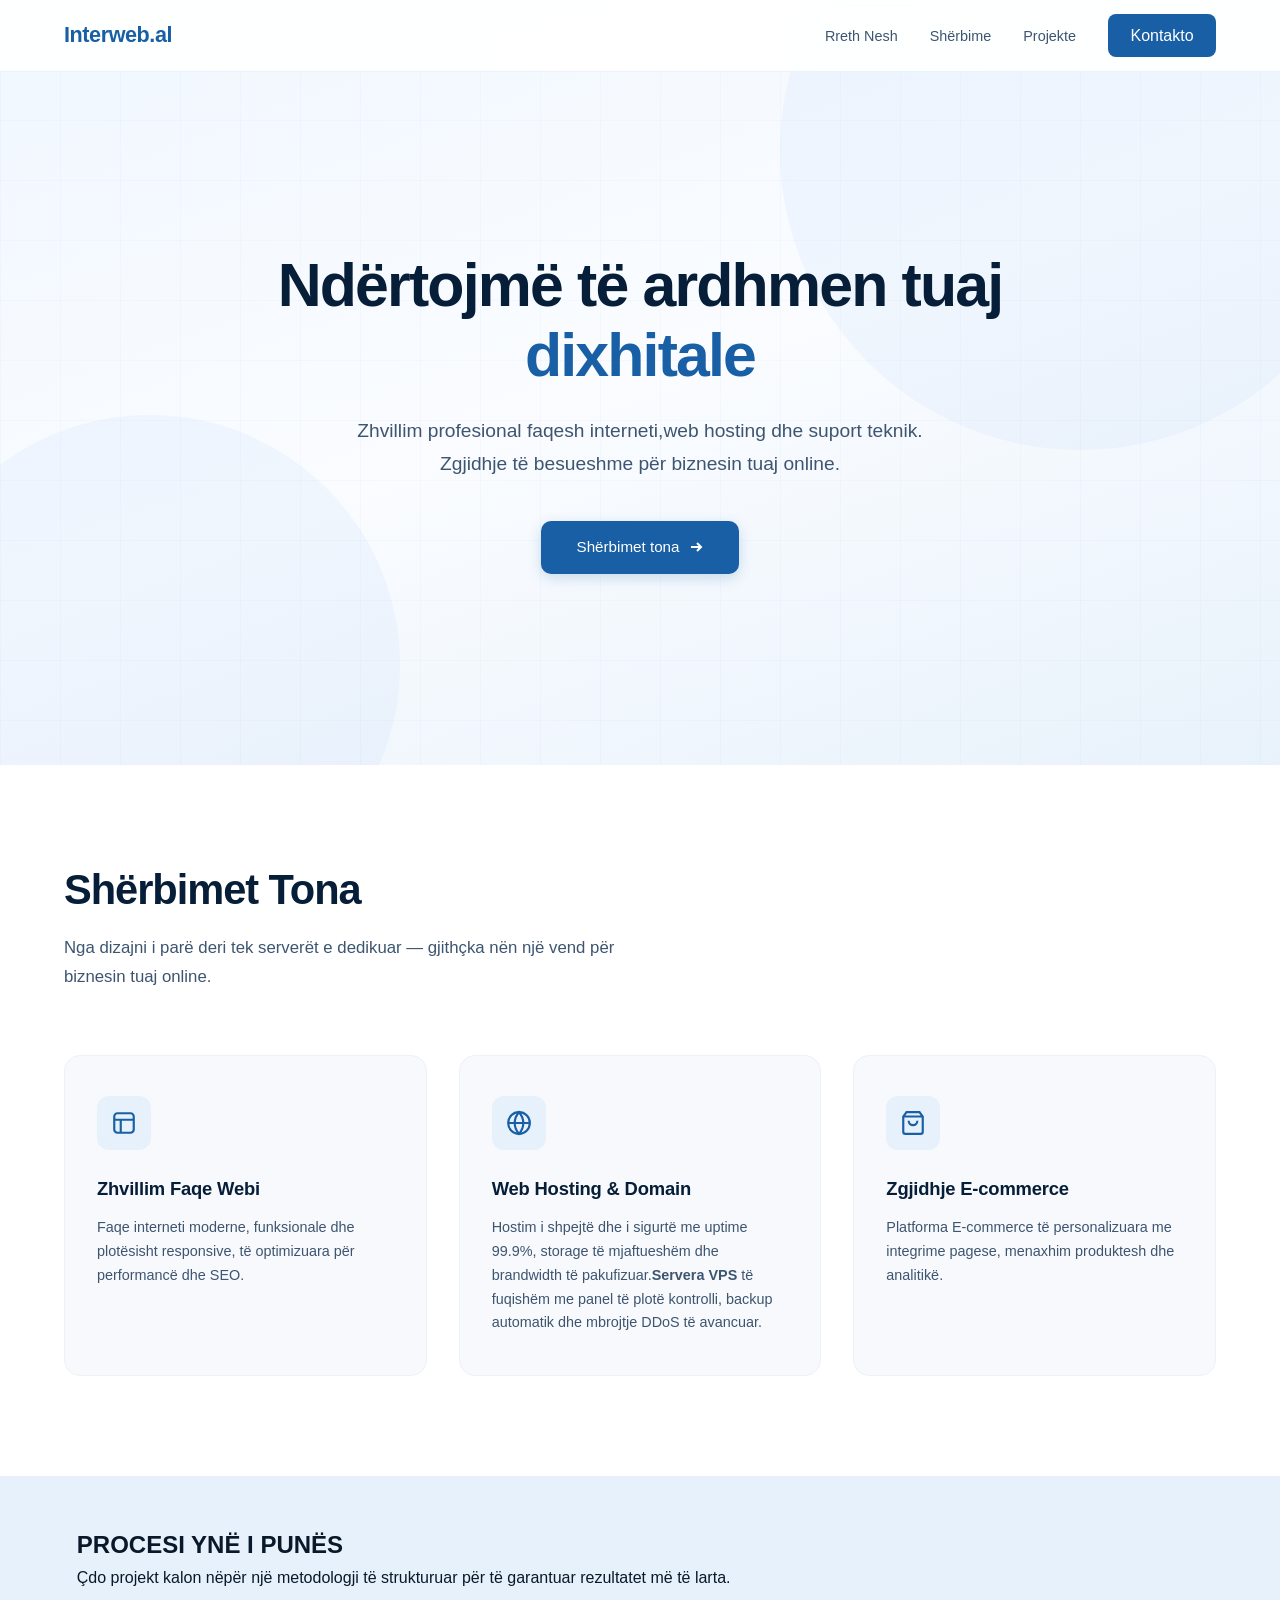
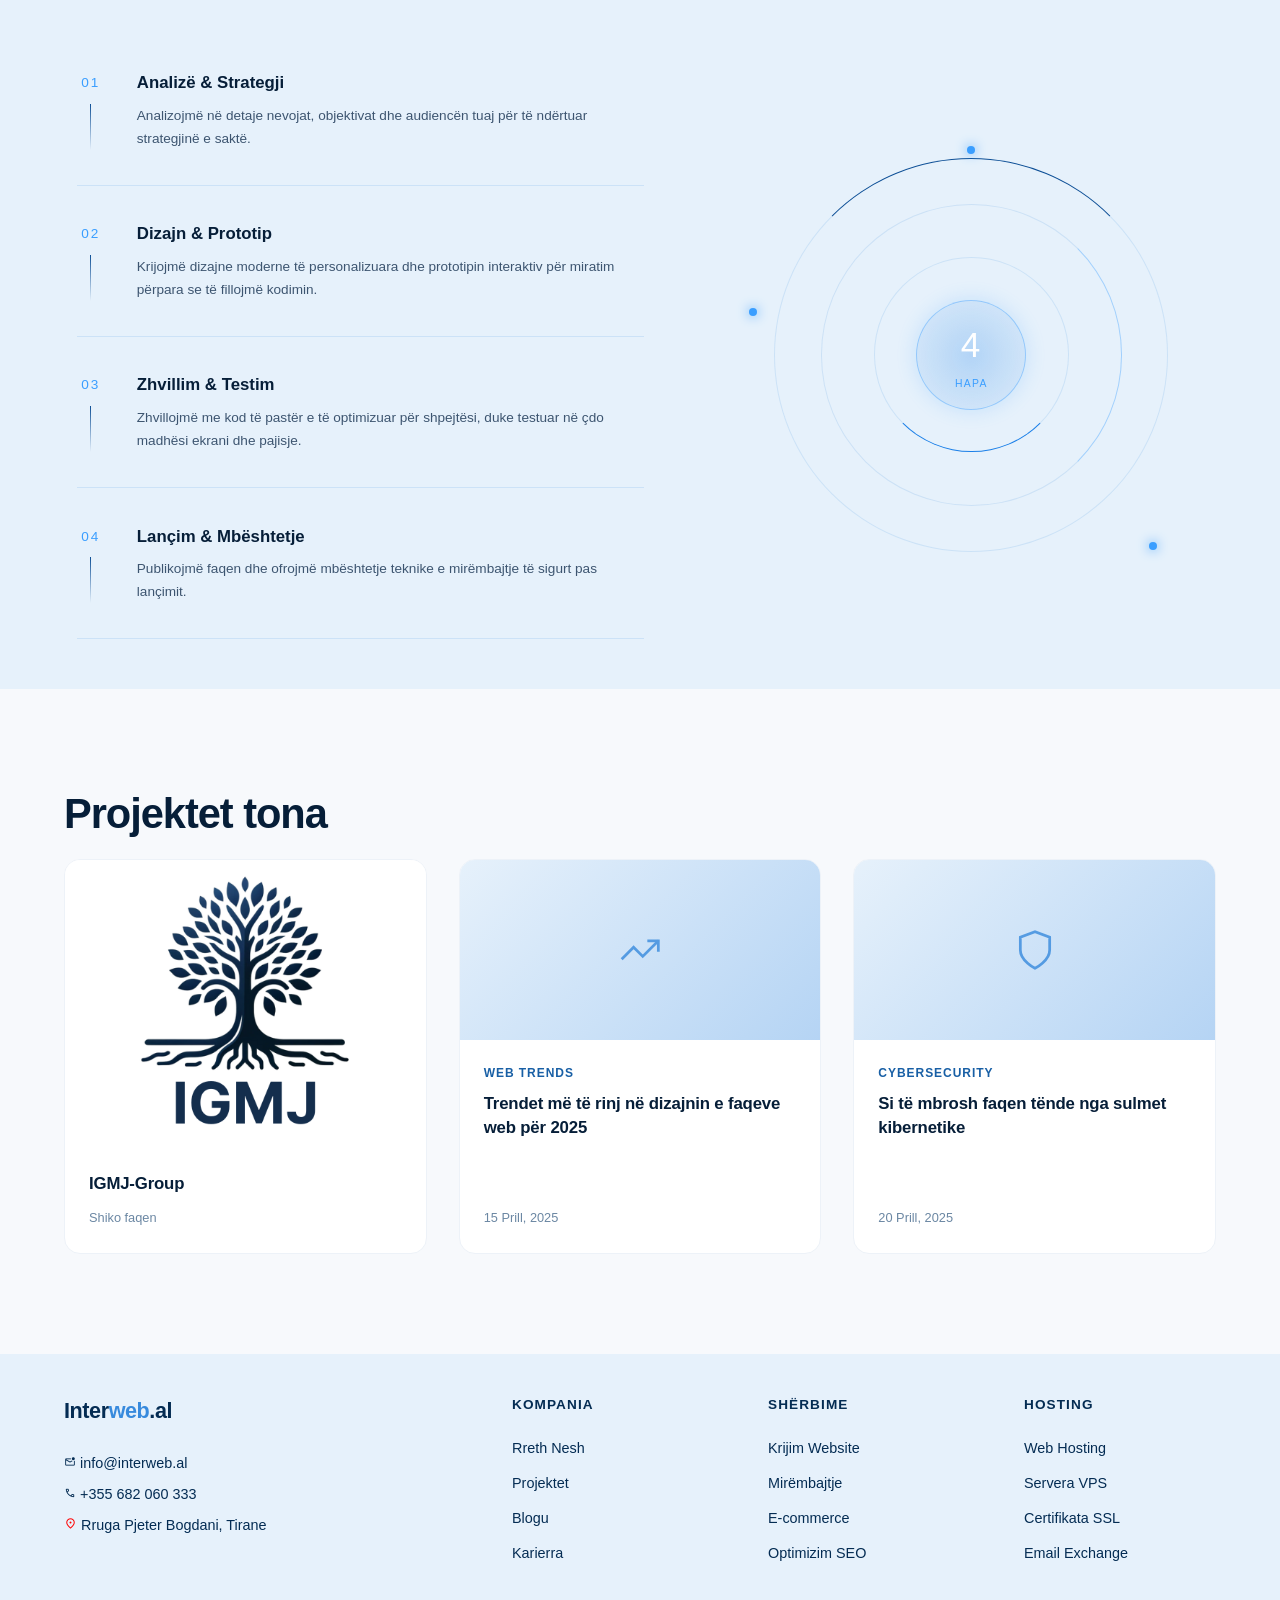
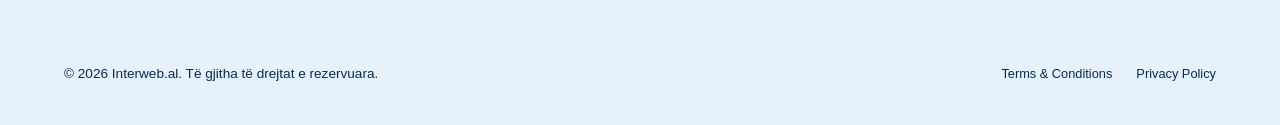
==== index.html @ 0076ec3b "cmm" ====
<!DOCTYPE html>
<html lang="en">
<head>
    <meta charset="UTF-8">
    <meta name="viewport" content="width=device-width, initial-scale=1.0">
    <link rel="stylesheet" href="style.css">
    <link rel="stylesheet" href="https://fonts.googleapis.com/css2?family=Material+Symbols+Outlined" />
</head>
  <body>
    
    <nav id="navbar">
      <div
        class="container"
        style="
          display: flex;
          justify-content: space-between;
          align-items: center;
        "
      >
        <a href="#" class="nav-logo">Interweb.al</a>

        <button class="burger-btn" id="burgerBtn" aria-label="Menu">
          <span></span>
          <span></span>
          <span></span>
        </button>

        <div class="nav-menu-wrapper" id="navMenu">
          <ul class="nav-links">
            <li><a href="#sherbime">Rreth Nesh</a></li>
            <li><a href="#misioni">Shërbime</a></li>
            <li><a href="#blogu">Projekte</a></li>
          </ul>
          <a href="#kontakto" class="nav-cta">Kontakto</a>
        </div>
      </div>
    </nav>

    
    <section class="hero">
      <div class="hero-bg-circle c1"></div>
      <div class="hero-bg-circle c2"></div>
      <div class="hero-grid-lines"></div>

      <div class="hero-content">
        <h1>Ndërtojmë të ardhmen tuaj <em>dixhitale</em></h1>
        <p>
          Zhvillim profesional faqesh interneti,web hosting dhe suport teknik.
          Zgjidhje të besueshme për biznesin tuaj online.
        </p>
        <div class="hero-actions">
          <a href="#sherbime" class="btn-primary">
            Shërbimet tona
            <svg
              viewBox="0 0 16 16"
              fill="none"
              stroke="currentColor"
              stroke-width="2"
            >
              <path d="M3 8h10M9 4l4 4-4 4" />
            </svg>
          </a>
        </div>
      </div>
    </section>
    <section class="section" id="sherbime">
      <div class="container">
        <h2 class="section-title">Shërbimet Tona</h2>
        <p class="section-sub">
          Nga dizajni i parë deri tek serverët e dedikuar — gjithçka nën një
          vend për biznesin tuaj online.
        </p>

        <div class="services-grid">
          <div class="service-card">
            <div class="service-icon">
              <svg
                viewBox="0 0 24 24"
                fill="none"
                stroke="currentColor"
                stroke-width="2"
              >
                <rect x="3" y="3" width="18" height="18" rx="3" />
                <path d="M3 9h18M9 21V9" />
              </svg>
            </div>
            <h3>Zhvillim Faqe Webi</h3>
            <p>
              Faqe interneti moderne, funksionale dhe plotësisht responsive, të
              optimizuara për performancë dhe SEO.
            </p>
          </div>

          <div class="service-card">
            <div class="service-icon">
              <svg
                viewBox="0 0 24 24"
                fill="none"
                stroke="currentColor"
                stroke-width="2"
              >
                <circle cx="12" cy="12" r="10" />
                <path
                  d="M2 12h20M12 2a15.3 15.3 0 0 1 4 10 15.3 15.3 0 0 1-4 10 15.3 15.3 0 0 1-4-10 15.3 15.3 0 0 1 4-10z"
                />
              </svg>
            </div>
            <h3>Web Hosting & Domain</h3>
            <p>
              Hostim i shpejtë dhe i sigurtë me uptime 99.9%, storage të
              mjaftueshëm dhe brandwidth të pakufizuar.<strong>Servera VPS</strong> të fuqishëm me panel të plotë kontrolli, backup automatik
              dhe mbrojtje DDoS të avancuar.
            </p>
          </div>

          <div class="service-card">
            <div class="service-icon">
              <svg
                viewBox="0 0 24 24"
                fill="none"
                stroke="currentColor"
                stroke-width="2"
              >
                <path
                  d="M6 2L3 6v14a2 2 0 002 2h14a2 2 0 002-2V6l-3-4zM3 6h18M16 10a4 4 0 01-8 0"
                />
              </svg>
            </div>
            <h3>Zgjidhje E-commerce</h3>
            <p>
              Platforma E-commerce të personalizuara me integrime pagese,
              menaxhim produktesh dhe analitikë.
            </p>
          </div>

        </div>
      </div>
    </section>

    <section class="process" id="procesi">
      <div class="section-head reveal">
        <div style="position: relative">
          <h2 class="section-tag">PROCESI YNË I PUNËS</h2>
        </div>
        <p class="section-desc">
          Çdo projekt kalon nëpër një metodologji të strukturuar për të
          garantuar rezultatet më të larta.
        </p>
      </div>

      <div class="process-grid">
        <div class="process-steps">
          <div class="pstep reveal reveal-d1">
            <div class="pstep-left">
              <div class="pstep-num">01</div>
              <div class="pstep-line"></div>
            </div>
            <div>
              <h4>Analizë & Strategji</h4>
              <p>
                Analizojmë në detaje nevojat, objektivat dhe audiencën tuaj për
                të ndërtuar strategjinë e saktë.
              </p>
            </div>
          </div>
          <div class="pstep reveal reveal-d2">
            <div class="pstep-left">
              <div class="pstep-num">02</div>
              <div class="pstep-line"></div>
            </div>
            <div>
              <h4>Dizajn & Prototip</h4>
              <p>
                Krijojmë dizajne moderne të personalizuara dhe prototipin
                interaktiv për miratim përpara se të fillojmë kodimin.
              </p>
            </div>
          </div>
          <div class="pstep reveal reveal-d3">
            <div class="pstep-left">
              <div class="pstep-num">03</div>
              <div class="pstep-line"></div>
            </div>
            <div>
              <h4>Zhvillim & Testim</h4>
              <p>
                Zhvillojmë me kod të pastër e të optimizuar për shpejtësi, duke
                testuar në çdo madhësi ekrani dhe pajisje.
              </p>
            </div>
          </div>
          <div class="pstep reveal reveal-d4">
            <div class="pstep-left">
              <div class="pstep-num">04</div>
              <div class="pstep-line"></div>
            </div>
            <div>
              <h4>Lançim & Mbështetje</h4>
              <p>
                Publikojmë faqen dhe ofrojmë mbështetje teknike e
                mirëmbajtje të sigurt pas lançimit.
              </p>
            </div>
          </div>
        </div>

        <div class="process-visual reveal reveal-d2">
          <div class="pv-ring"></div>
          <div class="pv-ring"></div>
          <div class="pv-ring"></div>
          <div class="pv-center">
            <div class="pv-center-n">4</div>
            <div class="pv-center-lbl">Hapa</div>
          </div>
          <div class="pv-dot"></div>
          <div class="pv-dot"></div>
          <div class="pv-dot"></div>
        </div>
      </div>
    </section>

    <section class="blog-section" id="blogu">
      <div class="container">
        
        <h2 class="section-title">Projektet tona</h2>

        <div class="blog-grid">
          <a
            href="#"
            class="blog-card"
          >
            <img src="IGMJ-Logo.png" 
            alt="Logo" width="100%" height="100%" style="border-radius: 8px;">
            <div class="blog-body">
              <h3>IGMJ-Group</h3>
              <div class="blog-date" href="https://igmj-group.com/">Shiko faqen</div>
            </div>
          </a>
          <a
            href="#"
            class="blog-card"
          >
            <div class="blog-thumb">
              <svg
                viewBox="0 0 24 24"
                fill="none"
                stroke="currentColor"
                stroke-width="1.5"
              >
                <polyline points="22 7 13.5 15.5 8.5 10.5 2 17" />
                <polyline points="16 7 22 7 22 13" />
              </svg>
            </div>
            <div class="blog-body">
              <div class="blog-tag">Web Trends</div>
              <h3>Trendet më të rinj në dizajnin e faqeve web për 2025</h3>
              <div class="blog-date">15 Prill, 2025</div>
            </div>
          </a>
          <a
            href="#"
            class="blog-card"
          >
            <div class="blog-thumb">
              <svg
                viewBox="0 0 24 24"
                fill="none"
                stroke="currentColor"
                stroke-width="1.5"
              >
                <path d="M12 22s8-4 8-10V5l-8-3-8 3v7c0 6 8 10 8 10z" />
              </svg>
            </div>
            <div class="blog-body">
              <div class="blog-tag">Cybersecurity</div>
              <h3>Si të mbrosh faqen tënde nga sulmet kibernetike</h3>
              <div class="blog-date">20 Prill, 2025</div>
            </div>
          </a>
        </div>
      </div>
    </section>

    <footer>
      <div class="container">
        <div class="footer-grid">
          <div class="footer-brand">
            <a href="#" class="nav-logo"
              >Inter<span style="color: var(--blue-400)">web</span>.al</a
            >
            <div class="footer-contact" style="margin-top: 1.5rem">
              <a href="mailto:info@interweb.al">
                <span class="material-symbols-outlined" style="font-size: 12px;">mark_email_unread</span> info@interweb.al</a>
              <a href="tel:+355682060333">
                <span class="material-symbols-outlined" style="font-size: 12px;">call</span> +355 682 060 333</a>
              <a href="#">
                <span class="material-symbols-outlined" style="font-size: 13px; color: red">location_on</span> Rruga Pjeter Bogdani, Tirane</a>
              
            </div>
          </div>
          <div class="footer-col">
            <h4>Kompania</h4>
            <ul>
              <li>
                <a href="#">Rreth Nesh</a>
              </li>
              <li>
                <a href="#">Projektet</a>
              </li>
              <li><a href="#">Blogu</a></li>
              <li>
                <a href="#">Karierra</a>
              </li>
            </ul>
          </div>
          <div class="footer-col">
            <h4>Shërbime</h4>
            <ul>
              <li>
                <a href="#"
                  >Krijim Website</a
                >
              </li>
              <li>
                <a
                  href="#"
                  >Mirëmbajtje</a
                >
              </li>
              <li>
                <a href="#"
                  >E-commerce</a
                >
              </li>
              <li>
                <a href="#"
                  >Optimizim SEO</a
                >
              </li>
            </ul>
          </div>
          <div class="footer-col">
            <h4>Hosting</h4>
            <ul>
              <li>
                <a href="#"
                  >Web Hosting</a
                >
              </li>
              <li>
                <a href="#">Servera VPS</a>
              </li>
              <li>
                <a href="#"
                  >Certifikata SSL</a
                >
              </li>
              <li>
                <a href="#"
                  >Email Exchange</a
                >
              </li>
            </ul>
          </div>
        </div>
        <div class="footer-bottom">
          <span>© 2026 Interweb.al. Të gjitha të drejtat e rezervuara.</span>
          <div style="display: flex; gap: 1.5rem">
            <a
              href="#"
              style="
                color: var(--blue-900);
                text-decoration: none;
                font-size: 0.8rem;
              "
              >Terms & Conditions</a
            >
            <a
              href="#"
              style="
                color: var(--blue-900);
                text-decoration: none;
                font-size: 0.8rem;
              "
              >Privacy Policy</a
            >
          </div>
        </div>
      </div>
    </footer>
      <script src="script.js"> </script>
    </body>
---- style.css ----
*,
      *::before,
      *::after {
        box-sizing: border-box;
        margin: 0;
        padding: 0;
      }

      :root {
        --blue-50: #e6f1fb;
        --blue-100: #b5d4f4;
        --blue-200: #85b7eb;
        --blue-400: #378add;
        --blue-600: #185fa5;
        --blue-800: #0c447c;
        --blue-900: #042c53;
        --navy: #061e38;
        --white: #ffffff;
        --gray-50: #f7f9fc;
        --gray-100: #edf2f8;
        --gray-200: #d0dce9;
        --gray-400: #7a92a8;
        --gray-600: #4a617a;
        --text-dark: #0a1929;
        --text-mid: #3d5570;
        --text-light: #6b87a3;
        --max-width: 1200px;
        --line: rgba(55, 138, 221, 0.15);
        --blue-bright: #3a9eff;
        --blue-dim: #0d4f96;
        --blue: #1a7fe8;
        --neon-glow: 0 0 20px rgba(58, 158, 255, 0.2);
        --txt-muted: var(--text-light); 
      }

      html {
        scroll-behavior: smooth;
      }

      body {
        font-family: "DM Sans", sans-serif;
        background: var(--white);
        color: var(--text-dark);
        line-height: 1.6;
        overflow-x: hidden;
      }

      .container {
        max-width: var(--max-width);
        margin: 0 auto;
        width: 100%;
      }

      
      nav {
        position: fixed;
        top: 0;
        left: 0;
        right: 0;
        z-index: 100;
        padding: 0 5%;
        height: 72px;
        display: flex;
        align-items: center;
        justify-content: space-between;
        background: rgba(255, 255, 255, 0.92);
        backdrop-filter: blur(16px);
        border-bottom: 1px solid rgba(55, 138, 221, 0.1);
        transition:
          box-shadow 0.3s,
          background 0.3s;
      }
      nav.scrolled {
        box-shadow: 0 4px 20px rgba(6, 30, 56, 0.08);
        background: var(--white);
      }

      .nav-logo {
        font-family: "Sora", sans-serif;
        font-size: 1.35rem;
        font-weight: 700;
        color: #185fa5;
        letter-spacing: -0.02em;
        text-decoration: none;
      }
      .nav-logo span {
        color: var(--blue-400);
      }

      .nav-menu-wrapper {
        display: flex;
        align-items: center;
        gap: 2rem;
      }

      .nav-links {
        display: flex;
        align-items: center;
        gap: 2rem;
        list-style: none;
      }
      .nav-links a {
        font-size: 0.9rem;
        font-weight: 500;
        color: var(--text-mid);
        text-decoration: none;
        transition: color 0.2s;
      }
      .nav-links a:hover {
        color: var(--blue-600);
      }

      .nav-cta {
        background: var(--blue-600);
        color: var(--white) !important;
        padding: 0.55rem 1.4rem;
        border-radius: 8px;
        font-weight: 500 !important;
        transition:
          background 0.2s,
          transform 0.15s !important;
        text-decoration: none;
      }
      .nav-cta:hover {
        background: var(--blue-800) !important;
        transform: translateY(-1px);
      }

      
      .burger-btn {
        display: none;
        background: none;
        border: none;
        cursor: pointer;
        padding: 0.5rem;
        z-index: 110;
      }
      .burger-btn span {
        display: block;
        width: 24px;
        height: 2px;
        background-color: var(--navy);
        margin: 5px 0;
        transition: 0.3s;
      }

      
      .hero {
        min-height: 85vh;
        display: flex;
        align-items: center;
        justify-content: center;
        padding: 140px 5% 80px;
        position: relative;
        overflow: hidden;
        background: linear-gradient(
          160deg,
          #f0f7ff 0%,
          #fafcff 50%,
          #e8f2fb 100%
        );
        text-align: center;
      }

      .hero-bg-circle {
        position: absolute;
        border-radius: 50%;
        opacity: 0.05;
        background: var(--blue-400);
        pointer-events: none;
      }
      .hero-bg-circle.c1 {
        width: 600px;
        height: 600px;
        top: -150px;
        right: -100px;
      }
      .hero-bg-circle.c2 {
        width: 500px;
        height: 500px;
        bottom: -150px;
        left: -100px;
      }

      .hero-grid-lines {
        position: absolute;
        inset: 0;
        background-image:
          linear-gradient(rgba(55, 138, 221, 0.03) 1px, transparent 1px),
          linear-gradient(90deg, rgba(55, 138, 221, 0.03) 1px, transparent 1px);
        background-size: 60px 60px;
        pointer-events: none;
      }

      .hero-content {
        max-width: 800px;
        margin: 0 auto;
        position: relative;
        z-index: 2;
        animation: fadeUp 0.9s cubic-bezier(0.22, 1, 0.36, 1) both;
      }

      @keyframes fadeUp {
        from {
          opacity: 0;
          transform: translateY(24px);
        }
        to {
          opacity: 1;
          transform: translateY(0);
        }
      }

      .hero h1 {
        font-family: "Sora", sans-serif;
        font-size: clamp(2.4rem, 6vw, 3.8rem);
        font-weight: 700;
        line-height: 1.15;
        color: var(--navy);
        letter-spacing: -0.03em;
        margin-bottom: 1.5rem;
      }
      .hero h1 em {
        font-style: normal;
        color: var(--blue-600);
        position: relative;
        display: inline-block;
      }

      .hero p {
        font-size: 1.2rem;
        color: var(--text-mid);
        max-width: 620px;
        margin: 0 auto 2.5rem;
        line-height: 1.7;
        font-weight: 300;
      }

      .hero-actions {
        display: flex;
        gap: 1rem;
        justify-content: center;
        flex-wrap: wrap;
      }

      .btn-primary {
        background: var(--blue-600);
        color: var(--white);
        padding: 0.9rem 2.2rem;
        border-radius: 10px;
        font-size: 0.95rem;
        font-weight: 500;
        text-decoration: none;
        transition:
          background 0.2s,
          transform 0.15s,
          box-shadow 0.2s;
        display: inline-flex;
        align-items: center;
        gap: 0.5rem;
        box-shadow: 0 4px 14px rgba(24, 95, 165, 0.2);
      }
      .btn-primary:hover {
        background: var(--blue-800);
        transform: translateY(-2px);
        box-shadow: 0 6px 20px rgba(24, 95, 165, 0.3);
      }
      .btn-primary svg {
        width: 16px;
        height: 16px;
      }

      .btn-outline {
        background: transparent;
        color: var(--blue-600);
        padding: 0.9rem 2.2rem;
        border-radius: 10px;
        font-size: 0.95rem;
        font-weight: 500;
        text-decoration: none;
        border: 1.5px solid var(--blue-200);
        transition:
          border-color 0.2s,
          background 0.2s,
          transform 0.15s;
        display: inline-flex;
        align-items: center;
        gap: 0.5rem;
      }
      .btn-outline:hover {
        border-color: var(--blue-400);
        background: var(--blue-50);
        transform: translateY(-2px);
      }

      
      .section {
        padding: 100px 5%;
      }
      .section-label {
        font-size: 0.8rem;
        font-weight: 600;
        color: var(--blue-600);
        letter-spacing: 0.12em;
        text-transform: uppercase;
        margin-bottom: 0.7rem;
        display: block;
      }
      .section-title {
        font-family: "Sora", sans-serif;
        font-size: clamp(2rem, 4vw, 2.6rem);
        font-weight: 700;
        color: var(--navy);
        letter-spacing: -0.025em;
        margin-bottom: 1.2rem;
        line-height: 1.2;
      }
      .section-sub {
        color: var(--text-mid);
        max-width: 600px;
        font-size: 1.05rem;
        line-height: 1.7;
        margin-bottom: 4rem;
      }

      
      .services-grid {
        display: grid;
        grid-template-columns: repeat(3, 1fr);
        gap: 2rem;
      }

      .service-card {
        background: var(--gray-50);
        border: 1px solid var(--gray-100);
        border-radius: 16px;
        padding: 2.5rem 2rem;
        transition:
          border-color 0.25s,
          transform 0.25s,
          box-shadow 0.25s;
        cursor: default;
        display: flex;
        flex-direction: column;
      }
      .service-card:hover {
        border-color: var(--blue-200);
        transform: translateY(-5px);
        box-shadow: 0 16px 32px rgba(24, 95, 165, 0.08);
        background: var(--white);
      }

      .service-icon {
        width: 54px;
        height: 54px;
        border-radius: 12px;
        background: var(--blue-50);
        display: flex;
        align-items: center;
        justify-content: center;
        margin-bottom: 1.5rem;
        transition:
          background 0.25s,
          transform 0.25s;
      }
      .service-card:hover .service-icon {
        background: var(--blue-100);
        transform: scale(1.05);
      }
      .service-icon svg {
        width: 26px;
        height: 26px;
        color: var(--blue-600);
      }

      .service-card h3 {
        font-family: "Sora", sans-serif;
        font-size: 1.15rem;
        font-weight: 600;
        color: var(--navy);
        margin-bottom: 0.8rem;
        letter-spacing: -0.01em;
      }
      .service-card p {
        font-size: 0.9rem;
        color: var(--text-mid);
        line-height: 1.65;
      }

      
      .process {
        padding: 50px 6%;
        background:var(--blue-50);
      }
      .process-grid {
        display: grid;
        grid-template-columns: 1.1fr 0.9fr;
        gap: 6rem;
        align-items: center;
        margin-top: 5rem;
      }
      .process-steps {
        display: flex;
        flex-direction: column;
      }
      .pstep {
        display: flex;
        gap: 2rem;
        padding: 2.2rem 0;
        border-bottom: 1px solid var(--line);
        transition: background 0.2s;
        position: relative;
      }
      .pstep:first-child {
        padding-top: 0;
      }
      .pstep-left {
        display: flex;
        flex-direction: column;
        align-items: center;
      }
      .pstep-num {
        font-family: "Bebas Neue", sans-serif;
        font-size: 0.85rem;
        letter-spacing: 0.15em;
        color: var(--blue-bright);
        width: 28px;
        text-align: center;
        padding-top: 2px;
      }
      .pstep-line {
        width: 1px;
        flex: 1;
        min-height: 30px;
        background: linear-gradient(to bottom, var(--blue-dim), transparent);
        margin-top: 10px;
      }
      .pstep h4 {
        font-size: 1.05rem;
        font-weight: 600;
        color: var(--navy);
        margin-bottom: 0.5rem;
      }
      .pstep p {
        font-size: 0.85rem;
        color: var(--text-mid);
        line-height: 1.65;
      }

      .process-visual {
        position: relative;
        aspect-ratio: 1;
        display: flex;
        align-items: center;
        justify-content: center;
      }
      .pv-ring {
        position: absolute;
        border-radius: 50%;
        border: 1px solid var(--line);
        animation: ringRotate linear infinite;
      }
      .pv-ring:nth-child(1) {
        width: 85%;
        height: 85%;
        border-top-color: var(--blue-dim);
        animation-duration: 20s;
      }
      .pv-ring:nth-child(2) {
        width: 65%;
        height: 65%;
        border-right-color: rgba(58, 158, 255, 0.4);
        animation-duration: 14s;
        animation-direction: reverse;
      }
      .pv-ring:nth-child(3) {
        width: 42%;
        height: 42%;
        border-bottom-color: var(--blue);
        animation-duration: 9s;
      }
      @keyframes ringRotate {
        from {
          transform: rotate(0deg);
        }
        to {
          transform: rotate(360deg);
        }
      }
      .pv-center {
        width: 110px;
        height: 110px;
        border-radius: 50%;
        background: radial-gradient(
          circle,
          rgba(26, 127, 232, 0.25),
          rgba(26, 127, 232, 0.05)
        );
        border: 1px solid rgba(58, 158, 255, 0.4);
        display: flex;
        align-items: center;
        justify-content: center;
        flex-direction: column;
        gap: 2px;
        position: relative;
        z-index: 2;
        box-shadow: var(--neon-glow);
      }
      .pv-center-n {
        font-family: "Bebas Neue", sans-serif;
        font-size: 2.2rem;
        color: var(--white);
        letter-spacing: 0.05em;
      }
      .pv-center-lbl {
        font-size: 0.65rem;
        letter-spacing: 0.12em;
        text-transform: uppercase;
        color: var(--blue-bright);
      }
      .pv-dot {
        position: absolute;
        width: 8px;
        height: 8px;
        border-radius: 50%;
        background: var(--blue-bright);
        box-shadow: 0 0 12px var(--blue-bright);
      }
      .pv-dot:nth-child(5) {
        top: 5%;
        left: 50%;
        transform: translateX(-50%);
      }
      .pv-dot:nth-child(6) {
        bottom: 8%;
        right: 10%;
      }
      .pv-dot:nth-child(7) {
        left: 2%;
        top: 40%;
      }

      
      .reveal {
        opacity: 0;
        transform: translateY(30px);
        transition:
          opacity 0.8s cubic-bezier(0.22, 1, 0.36, 1),
          transform 0.8s cubic-bezier(0.22, 1, 0.36, 1);
      }
      .reveal.visible { opacity: 1; transform: translateY(0); }
      .reveal-d1 { transition-delay: 0.1s; }
      .reveal-d2 { transition-delay: 0.2s; }
      .reveal-d3 { transition-delay: 0.3s; }
      .reveal-d4 { transition-delay: 0.4s; }
 
      
      @media (max-width: 768px) {
        .process-grid {
          grid-template-columns: 1fr;
          gap: 4rem;
        }
        .process-visual {
          max-width: 400px;
          margin: 0 auto;
        }
      }
 
      @media (max-width: 600px) {
        .process { padding: 60px 5%; }
        .section-head {
          flex-direction: column;
          align-items: flex-start;
          gap: 1.2rem;
          margin-bottom: 3.5rem;
        }
        .section-desc {
          text-align: left;
          max-width: 100%;
          font-size: 0.85rem;
        }
      }
      
      .blog-section {
        padding: 100px 5%;
        background: var(--gray-50);
      }
      .blog-grid {
        display: grid;
        grid-template-columns: repeat(3, 1fr);
        gap: 2rem;
      }
      .blog-card {
        background: var(--white);
        border: 1px solid var(--gray-100);
        border-radius: 16px;
        overflow: hidden;
        transition:
          transform 0.25s,
          box-shadow 0.25s;
        text-decoration: none;
        display: flex;
        flex-direction: column;
      }
      .blog-card:hover {
        transform: translateY(-5px);
        box-shadow: 0 16px 36px rgba(6, 30, 56, 0.06);
      }
      .blog-thumb {
        height: 180px;
        background: linear-gradient(
          135deg,
          var(--blue-50) 0%,
          var(--blue-100) 100%
        );
        display: flex;
        align-items: center;
        justify-content: center;
      }
      .blog-thumb svg {
        width: 44px;
        height: 44px;
        color: var(--blue-400);
        opacity: 0.8;
      }
      .blog-body {
        padding: 1.5rem;
        display: flex;
        flex-direction: column;
        flex-grow: 1;
      }
      .blog-tag {
        font-size: 0.75rem;
        font-weight: 600;
        color: var(--blue-600);
        letter-spacing: 0.08em;
        text-transform: uppercase;
        margin-bottom: 0.6rem;
      }
      .blog-card h3 {
        font-family: "Sora", sans-serif;
        font-size: 1.05rem;
        font-weight: 600;
        color: var(--navy);
        margin-bottom: 0.8rem;
        line-height: 1.4;
        letter-spacing: -0.01em;
      }
      .blog-date {
        font-size: 0.8rem;
        color: var(--text-light);
        margin-top: auto;
      }

      
      footer {

        background: var(--blue-50);
        color:var(--blue-900);
        padding: 40px 5% 40px;

      }
      
      .footer-grid {
        display: grid;
        grid-template-columns: 2fr repeat(3, 1fr);
        gap: 4rem;
        margin-bottom: 4rem;
      }
      .footer-brand .nav-logo {
        color: var(--blue-900);
        margin-bottom: 1rem;
        display: block;
      }
      .footer-brand p {
        font-size: 0.9rem;
        line-height: 1.7;
        max-width: 280px;
      }
      .footer-col h4 {
        font-size: 0.85rem;
        font-weight: 600;
        color: var(--blue-900);
        letter-spacing: 0.08em;
        text-transform: uppercase;
        margin-bottom: 1.2rem;
      }
      .footer-col ul {
        list-style: none;
        display: flex;
        flex-direction: column;
        gap: 0.6rem;
      }
      .footer-col a {
        font-size: 0.9rem;
        color:var(--blue-900);
        text-decoration: none;
        transition: color 0.2s;
      }
      .footer-col a:hover {
        color: var(--blue-400);
      }
      .footer-bottom {
        border-top: 1px solid rgba(255, 255, 255, 0.1);
        padding-top: 2rem;
        display: flex;
        justify-content: space-between;
        align-items: center;
        font-size: 0.85rem;
      }
      .footer-contact {
        display: flex;
        flex-direction: column;
        gap: 0.5rem;
      }
      .footer-contact a {
        color:var(--blue-900);
        text-decoration: none;
        transition: color 0.2s;
        font-size: 0.9rem;
      }
      .footer-contact a:hover {
        color: var(--blue-400);
      }

      
      

      @media (max-width: 1024px) {
        .services-grid {
          grid-template-columns: repeat(2, 1fr);
          gap: 1.5rem;
        }
        .why-grid {
          grid-template-columns: repeat(2, 1fr);
          gap: 2rem;
        }
        .blog-grid {
          grid-template-columns: repeat(2, 1fr);
        }
        .mission-inner {
          grid-template-columns: 1fr;
          gap: 3rem;
        }
        .footer-grid {
          grid-template-columns: 1.5fr repeat(3, 1fr);
          gap: 2rem;
        }
      }

      @media (max-width: 768px) {
        nav {
          padding: 0 20px;
        }
        .burger-btn {
          display: block;
        }
        .nav-menu-wrapper {
          position: fixed;
          top: 72px;
          left: 0;
          right: 0;
          background: var(--white);
          flex-direction: column;
          gap: 1.5rem;
          padding: 2rem;
          border-bottom: 1px solid var(--gray-100);
          box-shadow: 0 10px 25px rgba(6, 30, 56, 0.05);
          transform: translateY(-120%);
          transition: transform 0.3s ease;
          z-index: 99;
          align-items: stretch;
          text-align: center;
        }
        .nav-menu-wrapper.active {
          transform: translateY(0);
        }
        .nav-links {
          flex-direction: column;
          gap: 1.2rem;
        }
        

        
        .burger-btn.active span:nth-child(1) {
          transform: translateY(7px) rotate(45deg);
        }
        .burger-btn.active span:nth-child(2) {
          opacity: 0;
        }
        .burger-btn.active span:nth-child(3) {
          transform: translateY(-7px) rotate(-45deg);
        }

        .hero {
          padding-top: 120px;
        }
        .services-grid {
          grid-template-columns: 1fr;
        }
        .blog-grid {
          grid-template-columns: 1fr;
        }
        .footer-grid {
          grid-template-columns: 1fr;
          gap: 2rem;
        }
        .footer-bottom {
          flex-direction: column;
          gap: 1rem;
          text-align: center;
        }
      }

      @media (max-width: 480px) {
        .why-grid {
          grid-template-columns: 1fr;
        }
        .hero-actions .btn-primary,
        .hero-actions .btn-outline {
          width: 100%;
          justify-content: center;
        }
      }
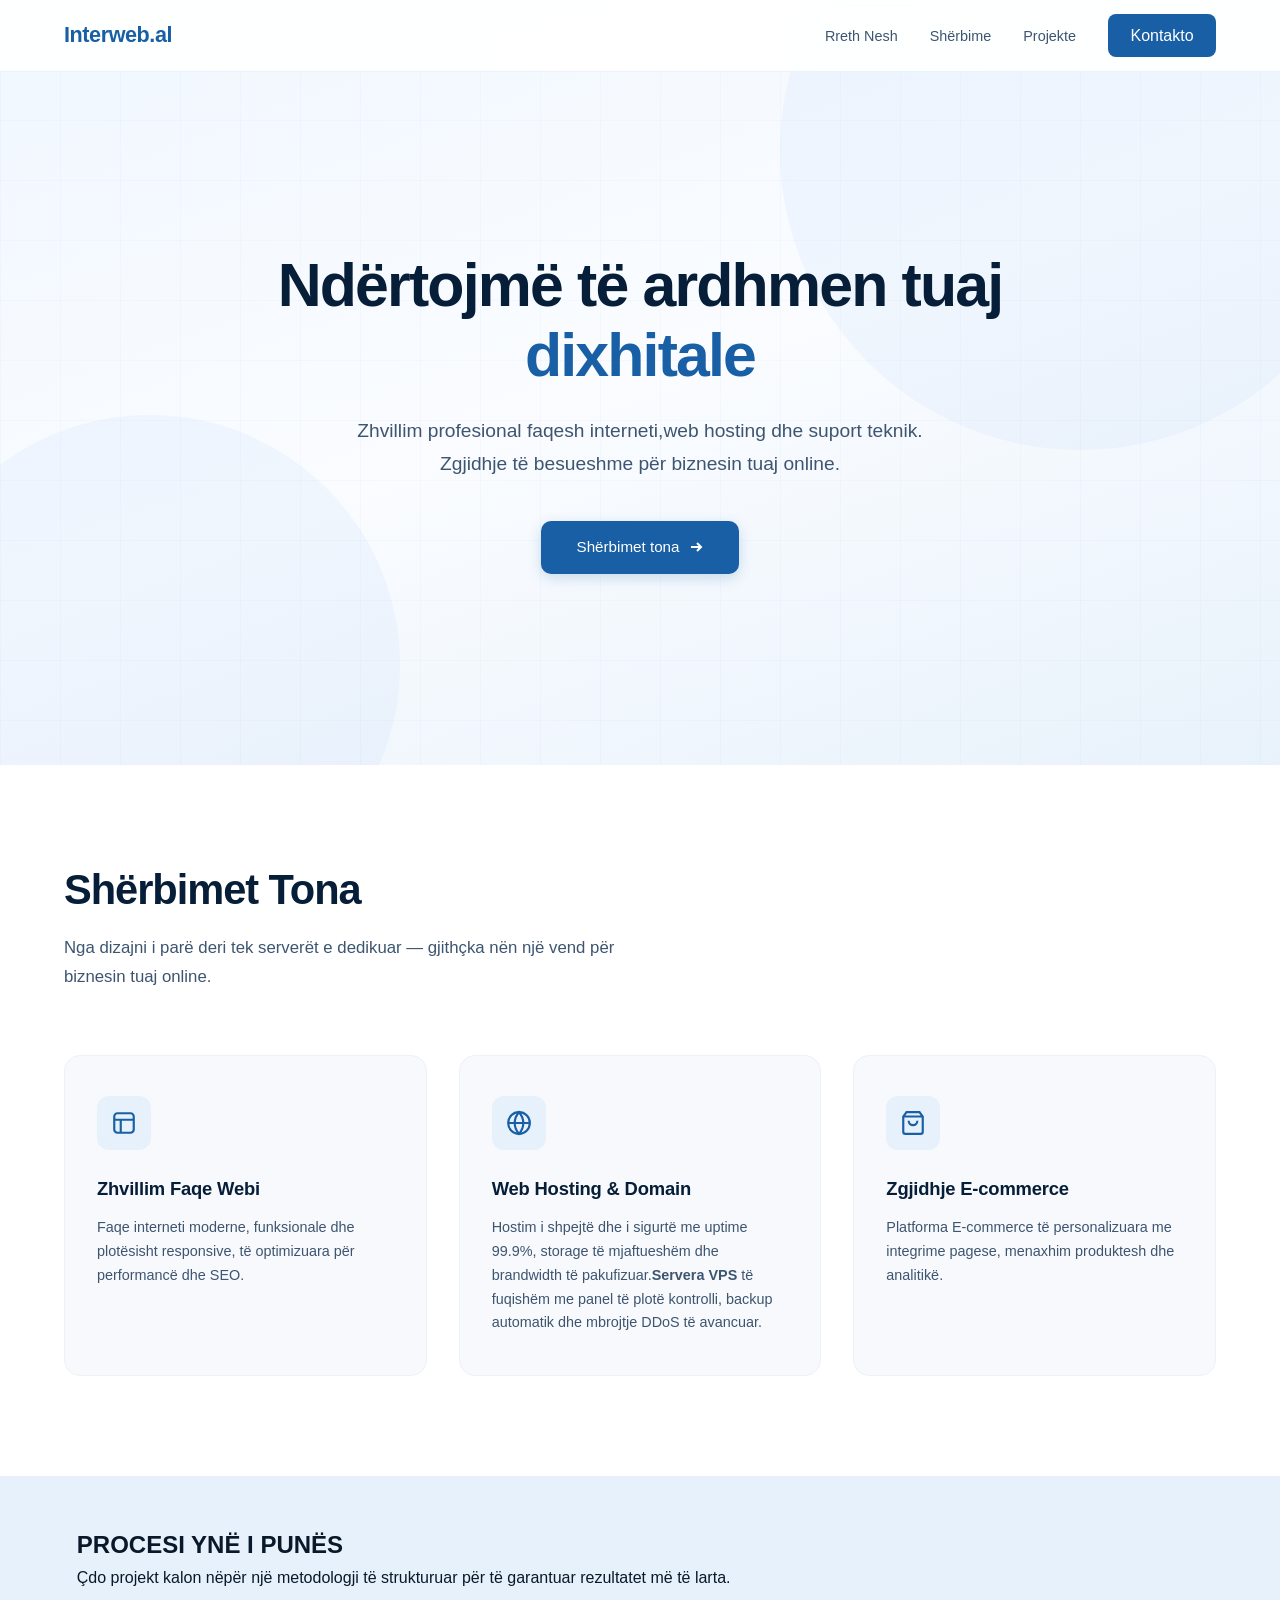
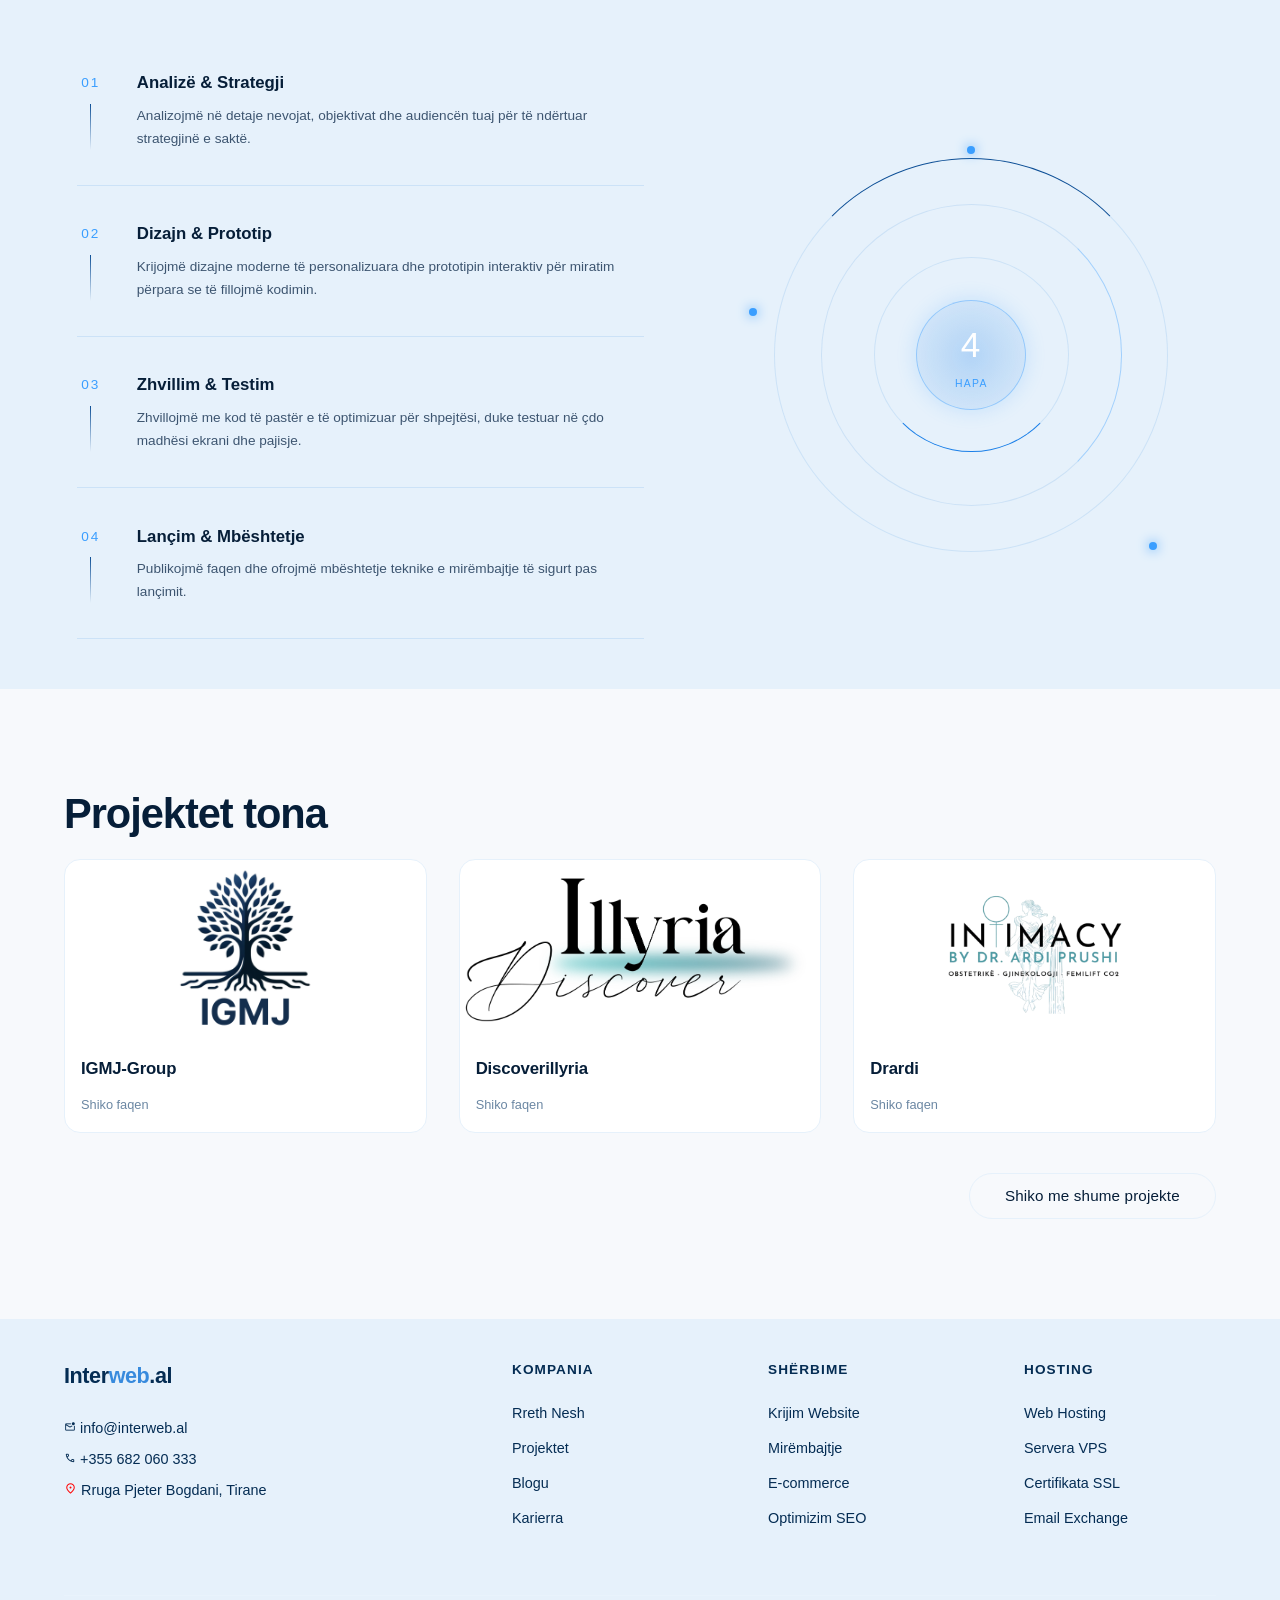
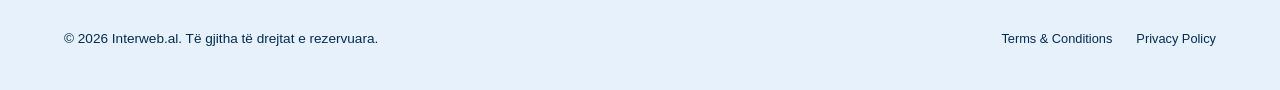
==== commit 222e4a37: "cm1" ====
--- a/index.html
+++ b/index.html
@@ -225,61 +225,50 @@
         <h2 class="section-title">Projektet tona</h2>
 
         <div class="blog-grid">
-          <a
-            href="#"
-            class="blog-card"
-          >
-            <img src="IGMJ-Logo.png" 
-            alt="Logo" width="100%" height="100%" style="border-radius: 8px;">
+
+
+          <a href="#" class="blog-card">
+            
+            <div class="blog-thumb">
+                <img src="IGMJ-Logo.png" alt="Logo">
+            </div>
             <div class="blog-body">
               <h3>IGMJ-Group</h3>
               <div class="blog-date" href="https://igmj-group.com/">Shiko faqen</div>
             </div>
           </a>
-          <a
-            href="#"
-            class="blog-card"
-          >
+
+          <a href="#" class="blog-card">
             <div class="blog-thumb">
-              <svg
-                viewBox="0 0 24 24"
-                fill="none"
-                stroke="currentColor"
-                stroke-width="1.5"
-              >
-                <polyline points="22 7 13.5 15.5 8.5 10.5 2 17" />
-                <polyline points="16 7 22 7 22 13" />
-              </svg>
+                <img src="illyria.webp" alt="Logo">
             </div>
             <div class="blog-body">
-              <div class="blog-tag">Web Trends</div>
-              <h3>Trendet më të rinj në dizajnin e faqeve web për 2025</h3>
-              <div class="blog-date">15 Prill, 2025</div>
+              <h3>Discoverillyria</h3>
+              <div class="blog-date" href="#">Shiko faqen</div>
             </div>
           </a>
-          <a
-            href="#"
-            class="blog-card"
-          >
+
+
+          <a href="#" class="blog-card">
             <div class="blog-thumb">
-              <svg
-                viewBox="0 0 24 24"
-                fill="none"
-                stroke="currentColor"
-                stroke-width="1.5"
-              >
-                <path d="M12 22s8-4 8-10V5l-8-3-8 3v7c0 6 8 10 8 10z" />
-              </svg>
+                <img src="drardi.webp" alt="Logo">
             </div>
             <div class="blog-body">
-              <div class="blog-tag">Cybersecurity</div>
-              <h3>Si të mbrosh faqen tënde nga sulmet kibernetike</h3>
-              <div class="blog-date">20 Prill, 2025</div>
+              <h3>Drardi</h3>
+              <div class="blog-date" href="#">Shiko faqen</div>
             </div>
           </a>
-        </div>
-      </div>
+
+        </div>
+      </div>
+      
+         <div class="project-button">
+             <button><h4>Shiko me shume projekte</h4></button>
+         </div>
     </section>
+
+   
+    
 
     <footer>
       <div class="container">
--- a/style.css
+++ b/style.css
@@ -580,6 +580,7 @@
           font-size: 0.85rem;
         }
       }
+
       
       .blog-section {
         padding: 100px 5%;
@@ -592,76 +593,99 @@
       }
       .blog-card {
         background: var(--white);
-        border: 1px solid var(--gray-100);
+        border: 1px solid var(--blue-50);
         border-radius: 16px;
         overflow: hidden;
         transition:
           transform 0.25s,
-          box-shadow 0.25s;
+          box-shadow 0.24s;
         text-decoration: none;
         display: flex;
         flex-direction: column;
       }
+
       .blog-card:hover {
         transform: translateY(-5px);
         box-shadow: 0 16px 36px rgba(6, 30, 56, 0.06);
       }
+
       .blog-thumb {
+        width: 100%;
         height: 180px;
-        background: linear-gradient(
-          135deg,
-          var(--blue-50) 0%,
-          var(--blue-100) 100%
-        );
+        overflow: hidden;
+        flex-shrink: 0;
         display: flex;
         align-items: center;
         justify-content: center;
       }
-      .blog-thumb svg {
-        width: 44px;
-        height: 44px;
-        color: var(--blue-400);
-        opacity: 0.8;
-      }
+      
+      .blog-thumb img {
+        width: 100%;
+        height: 100%;
+        object-fit: contain;
+        object-position: center;
+        display: block;
+      }
+      
       .blog-body {
-        padding: 1.5rem;
+        padding: 1rem;
         display: flex;
         flex-direction: column;
         flex-grow: 1;
       }
-      .blog-tag {
-        font-size: 0.75rem;
-        font-weight: 600;
-        color: var(--blue-600);
-        letter-spacing: 0.08em;
-        text-transform: uppercase;
-        margin-bottom: 0.6rem;
-      }
+     
       .blog-card h3 {
         font-family: "Sora", sans-serif;
         font-size: 1.05rem;
         font-weight: 600;
         color: var(--navy);
         margin-bottom: 0.8rem;
-        line-height: 1.4;
         letter-spacing: -0.01em;
       }
+      
       .blog-date {
         font-size: 0.8rem;
         color: var(--text-light);
         margin-top: auto;
       }
-
-      
-      footer {
-
-        background: var(--blue-50);
-        color:var(--blue-900);
-        padding: 40px 5% 40px;
-
-      }
-      
-      .footer-grid {
+      
+.project-button {
+  display: flex;
+  justify-content: right;
+  margin-top: 2.5rem;
+}
+
+.project-button button {
+  background: transparent;
+  border: 1.5px solid var(--blue-50);
+  border-radius: 30px;
+  padding: 0.85rem 2.2rem;
+  cursor: pointer;
+  transition: background 0.2s, transform 0.15s;
+}
+
+.project-button button:hover {
+  background: var(--blue-50);
+  transform: translateY(-2px);
+}
+
+.project-button button h4 {
+  font-size: 0.95rem;
+  font-weight: 500;
+  color: var(--navy);
+  letter-spacing: 0.01em;
+}
+      
+      
+footer {
+  background: var(--blue-50);
+  color:var(--blue-900);
+  padding: 40px 5% 40px;
+}
+
+
+
+.footer-grid {
         display: grid;
         grid-template-columns: 2fr repeat(3, 1fr);
         gap: 4rem;
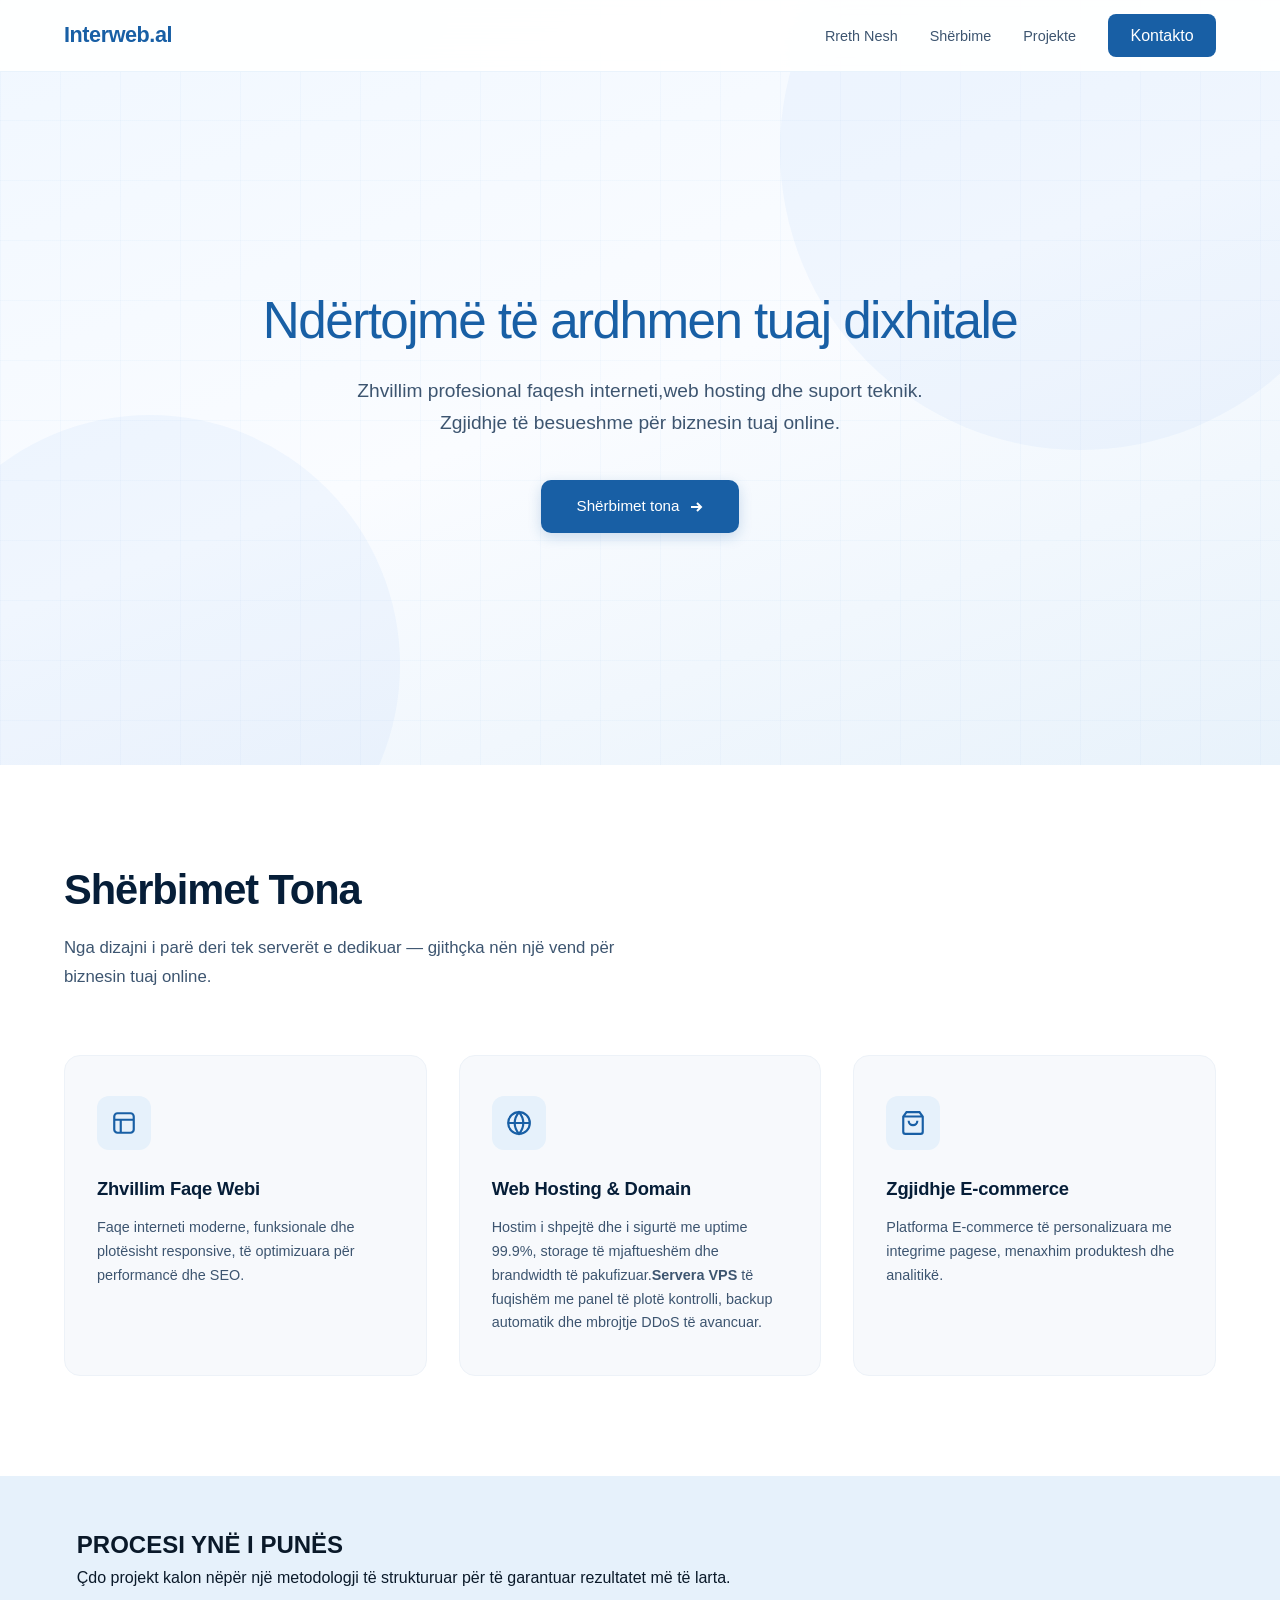
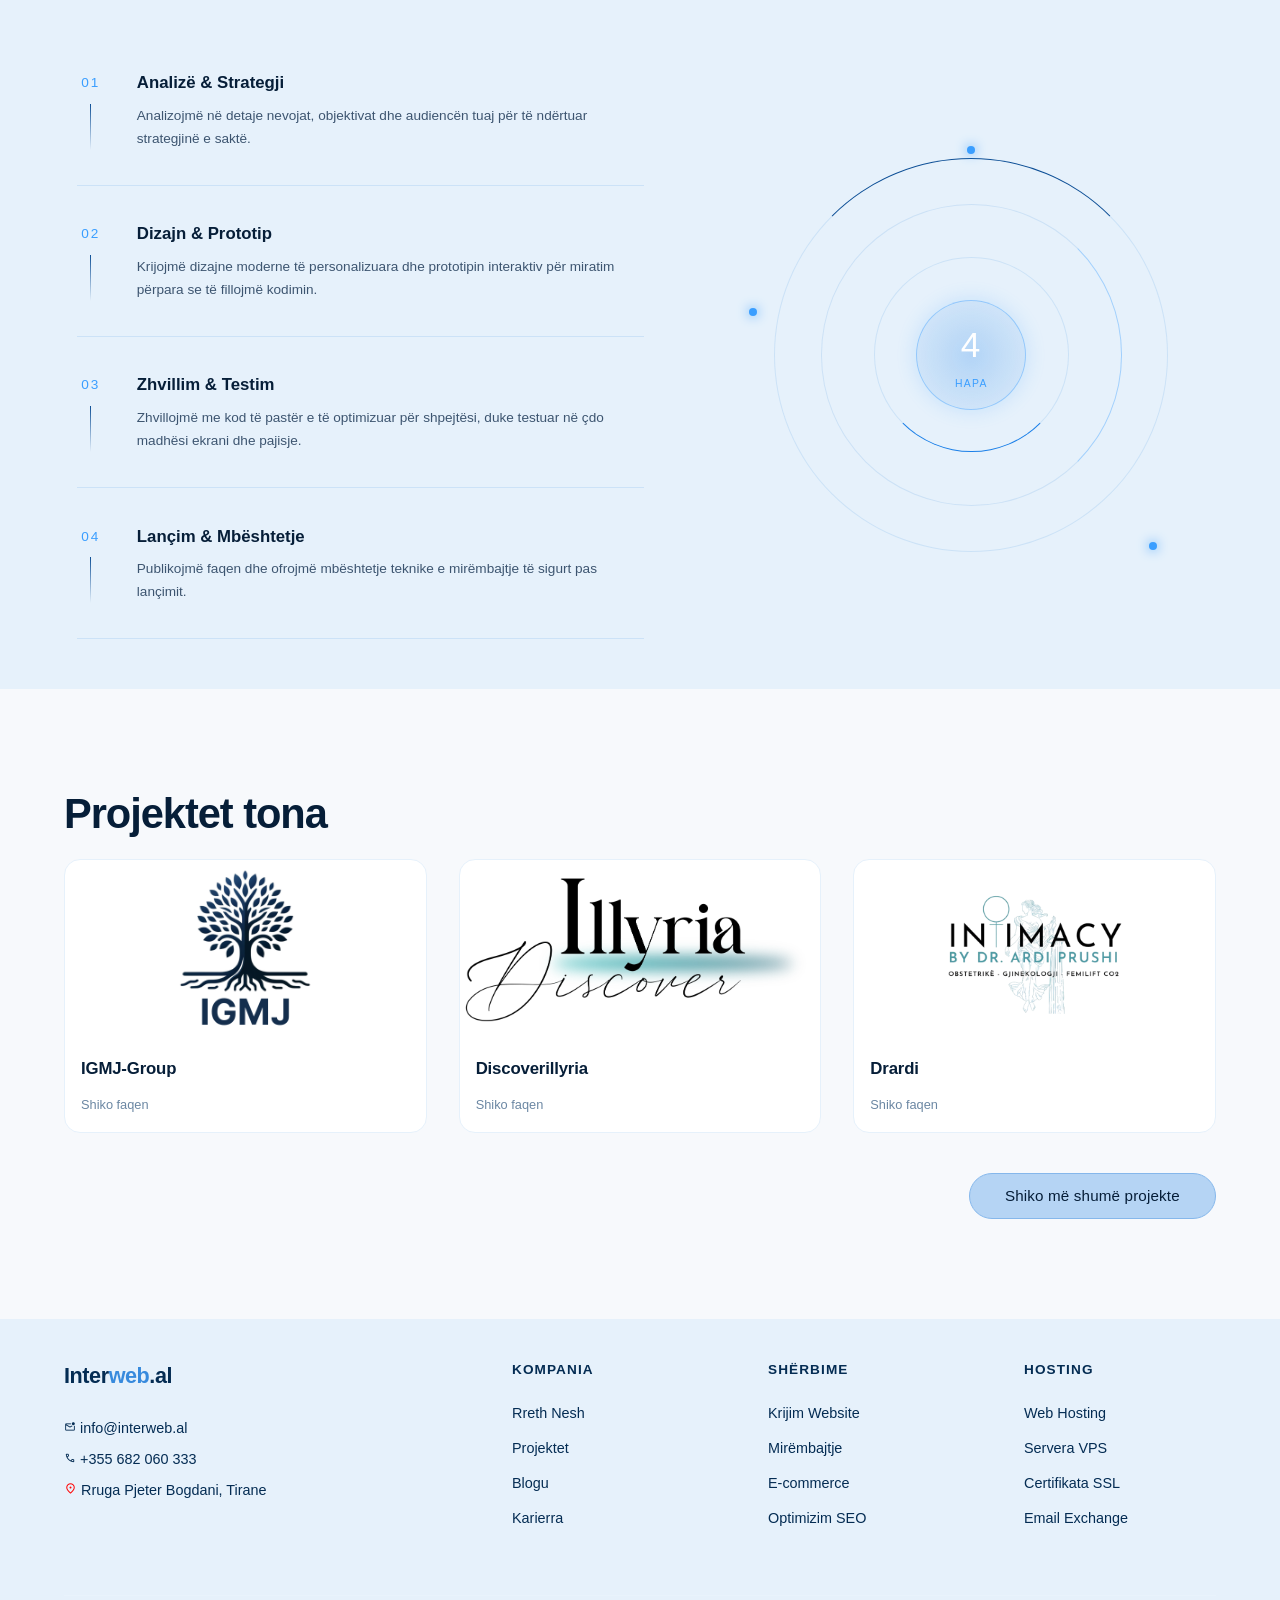
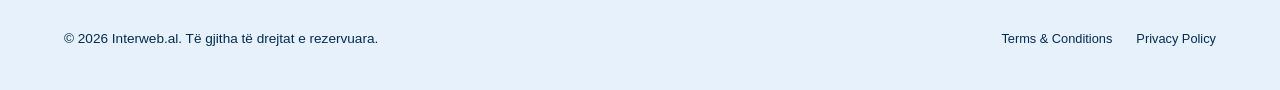
==== commit 139b95a9: "cmm2" ====
--- a/index.html
+++ b/index.html
@@ -1,13 +1,15 @@
-<!DOCTYPE html>
+<!doctype html>
 <html lang="en">
-<head>
-    <meta charset="UTF-8">
-    <meta name="viewport" content="width=device-width, initial-scale=1.0">
-    <link rel="stylesheet" href="style.css">
-    <link rel="stylesheet" href="https://fonts.googleapis.com/css2?family=Material+Symbols+Outlined" />
-</head>
+  <head>
+    <meta charset="UTF-8" />
+    <meta name="viewport" content="width=device-width, initial-scale=1.0" />
+    <link rel="stylesheet" href="style.css" />
+    <link
+      rel="stylesheet"
+      href="https://fonts.googleapis.com/css2?family=Material+Symbols+Outlined"
+    />
+  </head>
   <body>
-    
     <nav id="navbar">
       <div
         class="container"
@@ -36,7 +38,6 @@
       </div>
     </nav>
 
-    
     <section class="hero">
       <div class="hero-bg-circle c1"></div>
       <div class="hero-bg-circle c2"></div>
@@ -108,8 +109,11 @@
             <h3>Web Hosting & Domain</h3>
             <p>
               Hostim i shpejtë dhe i sigurtë me uptime 99.9%, storage të
-              mjaftueshëm dhe brandwidth të pakufizuar.<strong>Servera VPS</strong> të fuqishëm me panel të plotë kontrolli, backup automatik
-              dhe mbrojtje DDoS të avancuar.
+              mjaftueshëm dhe brandwidth të pakufizuar.<strong
+                >Servera VPS</strong
+              >
+              të fuqishëm me panel të plotë kontrolli, backup automatik dhe
+              mbrojtje DDoS të avancuar.
             </p>
           </div>
 
@@ -132,7 +136,6 @@
               menaxhim produktesh dhe analitikë.
             </p>
           </div>
-
         </div>
       </div>
     </section>
@@ -197,8 +200,8 @@
             <div>
               <h4>Lançim & Mbështetje</h4>
               <p>
-                Publikojmë faqen dhe ofrojmë mbështetje teknike e
-                mirëmbajtje të sigurt pas lançimit.
+                Publikojmë faqen dhe ofrojmë mbështetje teknike e mirëmbajtje të
+                sigurt pas lançimit.
               </p>
             </div>
           </div>
@@ -219,56 +222,49 @@
       </div>
     </section>
 
-    <section class="blog-section" id="blogu">
+    <section class="project-section" id="blogu">
       <div class="container">
-        
         <h2 class="section-title">Projektet tona</h2>
 
-        <div class="blog-grid">
-
-
-          <a href="#" class="blog-card">
-            
-            <div class="blog-thumb">
-                <img src="IGMJ-Logo.png" alt="Logo">
-            </div>
-            <div class="blog-body">
+        <div class="project-grid">
+          <a href="#" class="project-card">
+            <div class="project-thumb">
+              <img src="IGMJ-Logo.png" alt="Logo" />
+            </div>
+            <div class="project-body">
               <h3>IGMJ-Group</h3>
-              <div class="blog-date" href="https://igmj-group.com/">Shiko faqen</div>
+              <div class="project-date" href="https://igmj-group.com/">
+                Shiko faqen
+              </div>
             </div>
           </a>
 
-          <a href="#" class="blog-card">
-            <div class="blog-thumb">
-                <img src="illyria.webp" alt="Logo">
-            </div>
-            <div class="blog-body">
+          <a href="#" class="project-card">
+            <div class="project-thumb">
+              <img src="illyria.webp" alt="Logo" />
+            </div>
+            <div class="project-body">
               <h3>Discoverillyria</h3>
-              <div class="blog-date" href="#">Shiko faqen</div>
+              <div class="project-date" href="#">Shiko faqen</div>
             </div>
           </a>
 
-
-          <a href="#" class="blog-card">
-            <div class="blog-thumb">
-                <img src="drardi.webp" alt="Logo">
-            </div>
-            <div class="blog-body">
+          <a href="#" class="project-card">
+            <div class="project-thumb">
+              <img src="drardi.webp" alt="Logo" />
+            </div>
+            <div class="project-body">
               <h3>Drardi</h3>
-              <div class="blog-date" href="#">Shiko faqen</div>
+              <div class="project-date" href="#">Shiko faqen</div>
             </div>
           </a>
-
-        </div>
-      </div>
-      
-         <div class="project-button">
-             <button><h4>Shiko me shume projekte</h4></button>
-         </div>
+        </div>
+      </div>
+
+      <div class="project-button">
+        <button><h4>Shiko më shumë projekte</h4></button>
+      </div>
     </section>
-
-   
-    
 
     <footer>
       <div class="container">
@@ -279,12 +275,25 @@
             >
             <div class="footer-contact" style="margin-top: 1.5rem">
               <a href="mailto:info@interweb.al">
-                <span class="material-symbols-outlined" style="font-size: 12px;">mark_email_unread</span> info@interweb.al</a>
+                <span class="material-symbols-outlined" style="font-size: 12px"
+                  >mark_email_unread</span
+                >
+                info@interweb.al</a
+              >
               <a href="tel:+355682060333">
-                <span class="material-symbols-outlined" style="font-size: 12px;">call</span> +355 682 060 333</a>
+                <span class="material-symbols-outlined" style="font-size: 12px"
+                  >call</span
+                >
+                +355 682 060 333</a
+              >
               <a href="#">
-                <span class="material-symbols-outlined" style="font-size: 13px; color: red">location_on</span> Rruga Pjeter Bogdani, Tirane</a>
-              
+                <span
+                  class="material-symbols-outlined"
+                  style="font-size: 13px; color: red"
+                  >location_on</span
+                >
+                Rruga Pjeter Bogdani, Tirane</a
+              >
             </div>
           </div>
           <div class="footer-col">
@@ -306,25 +315,16 @@
             <h4>Shërbime</h4>
             <ul>
               <li>
-                <a href="#"
-                  >Krijim Website</a
-                >
-              </li>
-              <li>
-                <a
-                  href="#"
-                  >Mirëmbajtje</a
-                >
-              </li>
-              <li>
-                <a href="#"
-                  >E-commerce</a
-                >
-              </li>
-              <li>
-                <a href="#"
-                  >Optimizim SEO</a
-                >
+                <a href="#">Krijim Website</a>
+              </li>
+              <li>
+                <a href="#">Mirëmbajtje</a>
+              </li>
+              <li>
+                <a href="#">E-commerce</a>
+              </li>
+              <li>
+                <a href="#">Optimizim SEO</a>
               </li>
             </ul>
           </div>
@@ -332,22 +332,16 @@
             <h4>Hosting</h4>
             <ul>
               <li>
-                <a href="#"
-                  >Web Hosting</a
-                >
+                <a href="#">Web Hosting</a>
               </li>
               <li>
                 <a href="#">Servera VPS</a>
               </li>
               <li>
-                <a href="#"
-                  >Certifikata SSL</a
-                >
-              </li>
-              <li>
-                <a href="#"
-                  >Email Exchange</a
-                >
+                <a href="#">Certifikata SSL</a>
+              </li>
+              <li>
+                <a href="#">Email Exchange</a>
               </li>
             </ul>
           </div>
@@ -377,5 +371,6 @@
         </div>
       </div>
     </footer>
-      <script src="script.js"> </script>
-    </body>+    <script src="script.js"></script>
+  </body>
+</html>
--- a/style.css
+++ b/style.css
@@ -1,654 +1,653 @@
 *,
-      *::before,
-      *::after {
-        box-sizing: border-box;
-        margin: 0;
-        padding: 0;
-      }
-
-      :root {
-        --blue-50: #e6f1fb;
-        --blue-100: #b5d4f4;
-        --blue-200: #85b7eb;
-        --blue-400: #378add;
-        --blue-600: #185fa5;
-        --blue-800: #0c447c;
-        --blue-900: #042c53;
-        --navy: #061e38;
-        --white: #ffffff;
-        --gray-50: #f7f9fc;
-        --gray-100: #edf2f8;
-        --gray-200: #d0dce9;
-        --gray-400: #7a92a8;
-        --gray-600: #4a617a;
-        --text-dark: #0a1929;
-        --text-mid: #3d5570;
-        --text-light: #6b87a3;
-        --max-width: 1200px;
-        --line: rgba(55, 138, 221, 0.15);
-        --blue-bright: #3a9eff;
-        --blue-dim: #0d4f96;
-        --blue: #1a7fe8;
-        --neon-glow: 0 0 20px rgba(58, 158, 255, 0.2);
-        --txt-muted: var(--text-light); 
-      }
-
-      html {
-        scroll-behavior: smooth;
-      }
-
-      body {
-        font-family: "DM Sans", sans-serif;
-        background: var(--white);
-        color: var(--text-dark);
-        line-height: 1.6;
-        overflow-x: hidden;
-      }
-
-      .container {
-        max-width: var(--max-width);
-        margin: 0 auto;
-        width: 100%;
-      }
-
-      
-      nav {
-        position: fixed;
-        top: 0;
-        left: 0;
-        right: 0;
-        z-index: 100;
-        padding: 0 5%;
-        height: 72px;
-        display: flex;
-        align-items: center;
-        justify-content: space-between;
-        background: rgba(255, 255, 255, 0.92);
-        backdrop-filter: blur(16px);
-        border-bottom: 1px solid rgba(55, 138, 221, 0.1);
-        transition:
-          box-shadow 0.3s,
-          background 0.3s;
-      }
-      nav.scrolled {
-        box-shadow: 0 4px 20px rgba(6, 30, 56, 0.08);
-        background: var(--white);
-      }
-
-      .nav-logo {
-        font-family: "Sora", sans-serif;
-        font-size: 1.35rem;
-        font-weight: 700;
-        color: #185fa5;
-        letter-spacing: -0.02em;
-        text-decoration: none;
-      }
-      .nav-logo span {
-        color: var(--blue-400);
-      }
-
-      .nav-menu-wrapper {
-        display: flex;
-        align-items: center;
-        gap: 2rem;
-      }
-
-      .nav-links {
-        display: flex;
-        align-items: center;
-        gap: 2rem;
-        list-style: none;
-      }
-      .nav-links a {
-        font-size: 0.9rem;
-        font-weight: 500;
-        color: var(--text-mid);
-        text-decoration: none;
-        transition: color 0.2s;
-      }
-      .nav-links a:hover {
-        color: var(--blue-600);
-      }
-
-      .nav-cta {
-        background: var(--blue-600);
-        color: var(--white) !important;
-        padding: 0.55rem 1.4rem;
-        border-radius: 8px;
-        font-weight: 500 !important;
-        transition:
-          background 0.2s,
-          transform 0.15s !important;
-        text-decoration: none;
-      }
-      .nav-cta:hover {
-        background: var(--blue-800) !important;
-        transform: translateY(-1px);
-      }
-
-      
-      .burger-btn {
-        display: none;
-        background: none;
-        border: none;
-        cursor: pointer;
-        padding: 0.5rem;
-        z-index: 110;
-      }
-      .burger-btn span {
-        display: block;
-        width: 24px;
-        height: 2px;
-        background-color: var(--navy);
-        margin: 5px 0;
-        transition: 0.3s;
-      }
-
-      
-      .hero {
-        min-height: 85vh;
-        display: flex;
-        align-items: center;
-        justify-content: center;
-        padding: 140px 5% 80px;
-        position: relative;
-        overflow: hidden;
-        background: linear-gradient(
-          160deg,
-          #f0f7ff 0%,
-          #fafcff 50%,
-          #e8f2fb 100%
-        );
-        text-align: center;
-      }
-
-      .hero-bg-circle {
-        position: absolute;
-        border-radius: 50%;
-        opacity: 0.05;
-        background: var(--blue-400);
-        pointer-events: none;
-      }
-      .hero-bg-circle.c1 {
-        width: 600px;
-        height: 600px;
-        top: -150px;
-        right: -100px;
-      }
-      .hero-bg-circle.c2 {
-        width: 500px;
-        height: 500px;
-        bottom: -150px;
-        left: -100px;
-      }
-
-      .hero-grid-lines {
-        position: absolute;
-        inset: 0;
-        background-image:
-          linear-gradient(rgba(55, 138, 221, 0.03) 1px, transparent 1px),
-          linear-gradient(90deg, rgba(55, 138, 221, 0.03) 1px, transparent 1px);
-        background-size: 60px 60px;
-        pointer-events: none;
-      }
-
-      .hero-content {
-        max-width: 800px;
-        margin: 0 auto;
-        position: relative;
-        z-index: 2;
-        animation: fadeUp 0.9s cubic-bezier(0.22, 1, 0.36, 1) both;
-      }
-
-      @keyframes fadeUp {
-        from {
-          opacity: 0;
-          transform: translateY(24px);
-        }
-        to {
-          opacity: 1;
-          transform: translateY(0);
-        }
-      }
-
-      .hero h1 {
-        font-family: "Sora", sans-serif;
-        font-size: clamp(2.4rem, 6vw, 3.8rem);
-        font-weight: 700;
-        line-height: 1.15;
-        color: var(--navy);
-        letter-spacing: -0.03em;
-        margin-bottom: 1.5rem;
-      }
-      .hero h1 em {
-        font-style: normal;
-        color: var(--blue-600);
-        position: relative;
-        display: inline-block;
-      }
-
-      .hero p {
-        font-size: 1.2rem;
-        color: var(--text-mid);
-        max-width: 620px;
-        margin: 0 auto 2.5rem;
-        line-height: 1.7;
-        font-weight: 300;
-      }
-
-      .hero-actions {
-        display: flex;
-        gap: 1rem;
-        justify-content: center;
-        flex-wrap: wrap;
-      }
-
-      .btn-primary {
-        background: var(--blue-600);
-        color: var(--white);
-        padding: 0.9rem 2.2rem;
-        border-radius: 10px;
-        font-size: 0.95rem;
-        font-weight: 500;
-        text-decoration: none;
-        transition:
-          background 0.2s,
-          transform 0.15s,
-          box-shadow 0.2s;
-        display: inline-flex;
-        align-items: center;
-        gap: 0.5rem;
-        box-shadow: 0 4px 14px rgba(24, 95, 165, 0.2);
-      }
-      .btn-primary:hover {
-        background: var(--blue-800);
-        transform: translateY(-2px);
-        box-shadow: 0 6px 20px rgba(24, 95, 165, 0.3);
-      }
-      .btn-primary svg {
-        width: 16px;
-        height: 16px;
-      }
-
-      .btn-outline {
-        background: transparent;
-        color: var(--blue-600);
-        padding: 0.9rem 2.2rem;
-        border-radius: 10px;
-        font-size: 0.95rem;
-        font-weight: 500;
-        text-decoration: none;
-        border: 1.5px solid var(--blue-200);
-        transition:
-          border-color 0.2s,
-          background 0.2s,
-          transform 0.15s;
-        display: inline-flex;
-        align-items: center;
-        gap: 0.5rem;
-      }
-      .btn-outline:hover {
-        border-color: var(--blue-400);
-        background: var(--blue-50);
-        transform: translateY(-2px);
-      }
-
-      
-      .section {
-        padding: 100px 5%;
-      }
-      .section-label {
-        font-size: 0.8rem;
-        font-weight: 600;
-        color: var(--blue-600);
-        letter-spacing: 0.12em;
-        text-transform: uppercase;
-        margin-bottom: 0.7rem;
-        display: block;
-      }
-      .section-title {
-        font-family: "Sora", sans-serif;
-        font-size: clamp(2rem, 4vw, 2.6rem);
-        font-weight: 700;
-        color: var(--navy);
-        letter-spacing: -0.025em;
-        margin-bottom: 1.2rem;
-        line-height: 1.2;
-      }
-      .section-sub {
-        color: var(--text-mid);
-        max-width: 600px;
-        font-size: 1.05rem;
-        line-height: 1.7;
-        margin-bottom: 4rem;
-      }
-
-      
-      .services-grid {
-        display: grid;
-        grid-template-columns: repeat(3, 1fr);
-        gap: 2rem;
-      }
-
-      .service-card {
-        background: var(--gray-50);
-        border: 1px solid var(--gray-100);
-        border-radius: 16px;
-        padding: 2.5rem 2rem;
-        transition:
-          border-color 0.25s,
-          transform 0.25s,
-          box-shadow 0.25s;
-        cursor: default;
-        display: flex;
-        flex-direction: column;
-      }
-      .service-card:hover {
-        border-color: var(--blue-200);
-        transform: translateY(-5px);
-        box-shadow: 0 16px 32px rgba(24, 95, 165, 0.08);
-        background: var(--white);
-      }
-
-      .service-icon {
-        width: 54px;
-        height: 54px;
-        border-radius: 12px;
-        background: var(--blue-50);
-        display: flex;
-        align-items: center;
-        justify-content: center;
-        margin-bottom: 1.5rem;
-        transition:
-          background 0.25s,
-          transform 0.25s;
-      }
-      .service-card:hover .service-icon {
-        background: var(--blue-100);
-        transform: scale(1.05);
-      }
-      .service-icon svg {
-        width: 26px;
-        height: 26px;
-        color: var(--blue-600);
-      }
-
-      .service-card h3 {
-        font-family: "Sora", sans-serif;
-        font-size: 1.15rem;
-        font-weight: 600;
-        color: var(--navy);
-        margin-bottom: 0.8rem;
-        letter-spacing: -0.01em;
-      }
-      .service-card p {
-        font-size: 0.9rem;
-        color: var(--text-mid);
-        line-height: 1.65;
-      }
-
-      
-      .process {
-        padding: 50px 6%;
-        background:var(--blue-50);
-      }
-      .process-grid {
-        display: grid;
-        grid-template-columns: 1.1fr 0.9fr;
-        gap: 6rem;
-        align-items: center;
-        margin-top: 5rem;
-      }
-      .process-steps {
-        display: flex;
-        flex-direction: column;
-      }
-      .pstep {
-        display: flex;
-        gap: 2rem;
-        padding: 2.2rem 0;
-        border-bottom: 1px solid var(--line);
-        transition: background 0.2s;
-        position: relative;
-      }
-      .pstep:first-child {
-        padding-top: 0;
-      }
-      .pstep-left {
-        display: flex;
-        flex-direction: column;
-        align-items: center;
-      }
-      .pstep-num {
-        font-family: "Bebas Neue", sans-serif;
-        font-size: 0.85rem;
-        letter-spacing: 0.15em;
-        color: var(--blue-bright);
-        width: 28px;
-        text-align: center;
-        padding-top: 2px;
-      }
-      .pstep-line {
-        width: 1px;
-        flex: 1;
-        min-height: 30px;
-        background: linear-gradient(to bottom, var(--blue-dim), transparent);
-        margin-top: 10px;
-      }
-      .pstep h4 {
-        font-size: 1.05rem;
-        font-weight: 600;
-        color: var(--navy);
-        margin-bottom: 0.5rem;
-      }
-      .pstep p {
-        font-size: 0.85rem;
-        color: var(--text-mid);
-        line-height: 1.65;
-      }
-
-      .process-visual {
-        position: relative;
-        aspect-ratio: 1;
-        display: flex;
-        align-items: center;
-        justify-content: center;
-      }
-      .pv-ring {
-        position: absolute;
-        border-radius: 50%;
-        border: 1px solid var(--line);
-        animation: ringRotate linear infinite;
-      }
-      .pv-ring:nth-child(1) {
-        width: 85%;
-        height: 85%;
-        border-top-color: var(--blue-dim);
-        animation-duration: 20s;
-      }
-      .pv-ring:nth-child(2) {
-        width: 65%;
-        height: 65%;
-        border-right-color: rgba(58, 158, 255, 0.4);
-        animation-duration: 14s;
-        animation-direction: reverse;
-      }
-      .pv-ring:nth-child(3) {
-        width: 42%;
-        height: 42%;
-        border-bottom-color: var(--blue);
-        animation-duration: 9s;
-      }
-      @keyframes ringRotate {
-        from {
-          transform: rotate(0deg);
-        }
-        to {
-          transform: rotate(360deg);
-        }
-      }
-      .pv-center {
-        width: 110px;
-        height: 110px;
-        border-radius: 50%;
-        background: radial-gradient(
-          circle,
-          rgba(26, 127, 232, 0.25),
-          rgba(26, 127, 232, 0.05)
-        );
-        border: 1px solid rgba(58, 158, 255, 0.4);
-        display: flex;
-        align-items: center;
-        justify-content: center;
-        flex-direction: column;
-        gap: 2px;
-        position: relative;
-        z-index: 2;
-        box-shadow: var(--neon-glow);
-      }
-      .pv-center-n {
-        font-family: "Bebas Neue", sans-serif;
-        font-size: 2.2rem;
-        color: var(--white);
-        letter-spacing: 0.05em;
-      }
-      .pv-center-lbl {
-        font-size: 0.65rem;
-        letter-spacing: 0.12em;
-        text-transform: uppercase;
-        color: var(--blue-bright);
-      }
-      .pv-dot {
-        position: absolute;
-        width: 8px;
-        height: 8px;
-        border-radius: 50%;
-        background: var(--blue-bright);
-        box-shadow: 0 0 12px var(--blue-bright);
-      }
-      .pv-dot:nth-child(5) {
-        top: 5%;
-        left: 50%;
-        transform: translateX(-50%);
-      }
-      .pv-dot:nth-child(6) {
-        bottom: 8%;
-        right: 10%;
-      }
-      .pv-dot:nth-child(7) {
-        left: 2%;
-        top: 40%;
-      }
-
-      
-      .reveal {
-        opacity: 0;
-        transform: translateY(30px);
-        transition:
-          opacity 0.8s cubic-bezier(0.22, 1, 0.36, 1),
-          transform 0.8s cubic-bezier(0.22, 1, 0.36, 1);
-      }
-      .reveal.visible { opacity: 1; transform: translateY(0); }
-      .reveal-d1 { transition-delay: 0.1s; }
-      .reveal-d2 { transition-delay: 0.2s; }
-      .reveal-d3 { transition-delay: 0.3s; }
-      .reveal-d4 { transition-delay: 0.4s; }
- 
-      
-      @media (max-width: 768px) {
-        .process-grid {
-          grid-template-columns: 1fr;
-          gap: 4rem;
-        }
-        .process-visual {
-          max-width: 400px;
-          margin: 0 auto;
-        }
-      }
- 
-      @media (max-width: 600px) {
-        .process { padding: 60px 5%; }
-        .section-head {
-          flex-direction: column;
-          align-items: flex-start;
-          gap: 1.2rem;
-          margin-bottom: 3.5rem;
-        }
-        .section-desc {
-          text-align: left;
-          max-width: 100%;
-          font-size: 0.85rem;
-        }
-      }
-
-      
-      .blog-section {
-        padding: 100px 5%;
-        background: var(--gray-50);
-      }
-      .blog-grid {
-        display: grid;
-        grid-template-columns: repeat(3, 1fr);
-        gap: 2rem;
-      }
-      .blog-card {
-        background: var(--white);
-        border: 1px solid var(--blue-50);
-        border-radius: 16px;
-        overflow: hidden;
-        transition:
-          transform 0.25s,
-          box-shadow 0.24s;
-        text-decoration: none;
-        display: flex;
-        flex-direction: column;
-      }
-
-      .blog-card:hover {
-        transform: translateY(-5px);
-        box-shadow: 0 16px 36px rgba(6, 30, 56, 0.06);
-      }
-
-      .blog-thumb {
-        width: 100%;
-        height: 180px;
-        overflow: hidden;
-        flex-shrink: 0;
-        display: flex;
-        align-items: center;
-        justify-content: center;
-      }
-      
-      .blog-thumb img {
-        width: 100%;
-        height: 100%;
-        object-fit: contain;
-        object-position: center;
-        display: block;
-      }
-      
-      .blog-body {
-        padding: 1rem;
-        display: flex;
-        flex-direction: column;
-        flex-grow: 1;
-      }
-     
-      .blog-card h3 {
-        font-family: "Sora", sans-serif;
-        font-size: 1.05rem;
-        font-weight: 600;
-        color: var(--navy);
-        margin-bottom: 0.8rem;
-        letter-spacing: -0.01em;
-      }
-      
-      .blog-date {
-        font-size: 0.8rem;
-        color: var(--text-light);
-        margin-top: auto;
-      }
-      
+*::before,
+*::after {
+  box-sizing: border-box;
+  margin: 0;
+  padding: 0;
+}
+
+:root {
+  --blue-50: #e6f1fb;
+  --blue-100: #b5d4f4;
+  --blue-200: #85b7eb;
+  --blue-400: #378add;
+  --blue-600: #185fa5;
+  --blue-800: #0c447c;
+  --blue-900: #042c53;
+  --navy: #061e38;
+  --white: #ffffff;
+  --gray-50: #f7f9fc;
+  --gray-100: #edf2f8;
+  --gray-200: #d0dce9;
+  --gray-400: #7a92a8;
+  --gray-600: #4a617a;
+  --text-dark: #0a1929;
+  --text-mid: #3d5570;
+  --text-light: #6b87a3;
+  --max-width: 1200px;
+  --line: rgba(55, 138, 221, 0.15);
+  --blue-bright: #3a9eff;
+  --blue-dim: #0d4f96;
+  --blue: #1a7fe8;
+  --neon-glow: 0 0 20px rgba(58, 158, 255, 0.2);
+  --txt-muted: var(--text-light);
+}
+
+html {
+  scroll-behavior: smooth;
+}
+
+body {
+  font-family: "DM Sans", sans-serif;
+  background: var(--white);
+  color: var(--text-dark);
+  line-height: 1.6;
+  overflow-x: hidden;
+}
+
+.container {
+  max-width: var(--max-width);
+  margin: 0 auto;
+  width: 100%;
+}
+
+nav {
+  position: fixed;
+  top: 0;
+  left: 0;
+  right: 0;
+  z-index: 100;
+  padding: 0 5%;
+  height: 72px;
+  display: flex;
+  align-items: center;
+  justify-content: space-between;
+  background: rgba(255, 255, 255, 0.92);
+  backdrop-filter: blur(16px);
+  border-bottom: 1px solid rgba(55, 138, 221, 0.1);
+  transition:
+    box-shadow 0.3s,
+    background 0.3s;
+}
+nav.scrolled {
+  box-shadow: 0 4px 20px rgba(6, 30, 56, 0.08);
+  background: var(--white);
+}
+
+.nav-logo {
+  font-family: "Sora", sans-serif;
+  font-size: 1.35rem;
+  font-weight: 700;
+  color: #185fa5;
+  letter-spacing: -0.02em;
+  text-decoration: none;
+}
+.nav-logo span {
+  color: var(--blue-400);
+}
+
+.nav-menu-wrapper {
+  display: flex;
+  align-items: center;
+  gap: 2rem;
+}
+
+.nav-links {
+  display: flex;
+  align-items: center;
+  gap: 2rem;
+  list-style: none;
+}
+.nav-links a {
+  font-size: 0.9rem;
+  font-weight: 500;
+  color: var(--text-mid);
+  text-decoration: none;
+  transition: color 0.2s;
+}
+.nav-links a:hover {
+  color: var(--blue-600);
+}
+
+.nav-cta {
+  background: var(--blue-600);
+  color: var(--white) !important;
+  padding: 0.55rem 1.4rem;
+  border-radius: 8px;
+  font-weight: 500 !important;
+  transition:
+    background 0.2s,
+    transform 0.15s !important;
+  text-decoration: none;
+}
+.nav-cta:hover {
+  background: var(--blue-800) !important;
+  transform: translateY(-1px);
+}
+
+.burger-btn {
+  display: none;
+  background: none;
+  border: none;
+  cursor: pointer;
+  padding: 0.5rem;
+  z-index: 110;
+}
+.burger-btn span {
+  display: block;
+  width: 24px;
+  height: 2px;
+  background-color: var(--navy);
+  margin: 5px 0;
+  transition: 0.3s;
+}
+
+.hero {
+  min-height: 85vh;
+  display: flex;
+  align-items: center;
+  justify-content: center;
+  padding: 140px 5% 80px;
+  position: relative;
+  overflow: hidden;
+  background: linear-gradient(160deg, #f0f7ff 0%, #fafcff 50%, #e8f2fb 100%);
+  text-align: center;
+}
+
+.hero-bg-circle {
+  position: absolute;
+  border-radius: 50%;
+  opacity: 0.05;
+  background: var(--blue-400);
+  pointer-events: none;
+}
+.hero-bg-circle.c1 {
+  width: 600px;
+  height: 600px;
+  top: -150px;
+  right: -100px;
+}
+.hero-bg-circle.c2 {
+  width: 500px;
+  height: 500px;
+  bottom: -150px;
+  left: -100px;
+}
+
+.hero-grid-lines {
+  position: absolute;
+  inset: 0;
+  background-image:
+    linear-gradient(rgba(55, 138, 221, 0.03) 1px, transparent 1px),
+    linear-gradient(90deg, rgba(55, 138, 221, 0.03) 1px, transparent 1px);
+  background-size: 60px 60px;
+  pointer-events: none;
+}
+
+.hero-content {
+  max-width: 800px;
+  margin: 0 auto;
+  position: relative;
+  z-index: 2;
+  animation: fadeUp 0.9s cubic-bezier(0.22, 1, 0.36, 1) both;
+}
+
+@keyframes fadeUp {
+  from {
+    opacity: 0;
+    transform: translateY(24px);
+  }
+  to {
+    opacity: 1;
+    transform: translateY(0);
+  }
+}
+
+.hero h1 {
+  font-family: "Sora", sans-serif;
+  font-size: clamp(2.4rem, 6vw, 3.2rem);
+  font-weight: 500;
+  line-height: 1.15;
+  color: var(--blue-600);
+  letter-spacing: -0.03em;
+  margin-bottom: 1.5rem;
+}
+.hero h1 em {
+  font-style: normal;
+  color: var(--blue-600);
+  position: relative;
+  display: inline-block;
+}
+
+.hero p {
+  font-size: 1.2rem;
+  color: var(--text-mid);
+  max-width: 620px;
+  margin: 0 auto 2.5rem;
+  line-height: 1.7;
+  font-weight: 300;
+}
+
+.hero-actions {
+  display: flex;
+  gap: 1rem;
+  justify-content: center;
+  flex-wrap: wrap;
+}
+
+.btn-primary {
+  background: var(--blue-600);
+  color: var(--white);
+  padding: 0.9rem 2.2rem;
+  border-radius: 10px;
+  font-size: 0.95rem;
+  font-weight: 500;
+  text-decoration: none;
+  transition:
+    background 0.2s,
+    transform 0.15s,
+    box-shadow 0.2s;
+  display: inline-flex;
+  align-items: center;
+  gap: 0.5rem;
+  box-shadow: 0 4px 14px rgba(24, 95, 165, 0.2);
+}
+.btn-primary:hover {
+  background: var(--blue-800);
+  transform: translateY(-2px);
+  box-shadow: 0 6px 20px rgba(24, 95, 165, 0.3);
+}
+.btn-primary svg {
+  width: 16px;
+  height: 16px;
+}
+
+.btn-outline {
+  background: transparent;
+  color: var(--blue-600);
+  padding: 0.9rem 2.2rem;
+  border-radius: 10px;
+  font-size: 0.95rem;
+  font-weight: 500;
+  text-decoration: none;
+  border: 1.5px solid var(--blue-200);
+  transition:
+    border-color 0.2s,
+    background 0.2s,
+    transform 0.15s;
+  display: inline-flex;
+  align-items: center;
+  gap: 0.5rem;
+}
+.btn-outline:hover {
+  border-color: var(--blue-400);
+  background: var(--blue-50);
+  transform: translateY(-2px);
+}
+
+.section {
+  padding: 100px 5%;
+}
+.section-label {
+  font-size: 0.8rem;
+  font-weight: 600;
+  color: var(--blue-600);
+  letter-spacing: 0.12em;
+  text-transform: uppercase;
+  margin-bottom: 0.7rem;
+  display: block;
+}
+.section-title {
+  font-family: "Sora", sans-serif;
+  font-size: clamp(2rem, 4vw, 2.6rem);
+  font-weight: 700;
+  color: var(--navy);
+  letter-spacing: -0.025em;
+  margin-bottom: 1.2rem;
+  line-height: 1.2;
+}
+.section-sub {
+  color: var(--text-mid);
+  max-width: 600px;
+  font-size: 1.05rem;
+  line-height: 1.7;
+  margin-bottom: 4rem;
+}
+
+.services-grid {
+  display: grid;
+  grid-template-columns: repeat(3, 1fr);
+  gap: 2rem;
+}
+
+.service-card {
+  background: var(--gray-50);
+  border: 1px solid var(--gray-100);
+  border-radius: 16px;
+  padding: 2.5rem 2rem;
+  transition:
+    border-color 0.25s,
+    transform 0.25s,
+    box-shadow 0.25s;
+  cursor: default;
+  display: flex;
+  flex-direction: column;
+}
+.service-card:hover {
+  border-color: var(--blue-200);
+  transform: translateY(-5px);
+  box-shadow: 0 16px 32px rgba(24, 95, 165, 0.08);
+  background: var(--white);
+}
+
+.service-icon {
+  width: 54px;
+  height: 54px;
+  border-radius: 12px;
+  background: var(--blue-50);
+  display: flex;
+  align-items: center;
+  justify-content: center;
+  margin-bottom: 1.5rem;
+  transition:
+    background 0.25s,
+    transform 0.25s;
+}
+.service-card:hover .service-icon {
+  background: var(--blue-100);
+  transform: scale(1.05);
+}
+.service-icon svg {
+  width: 26px;
+  height: 26px;
+  color: var(--blue-600);
+}
+
+.service-card h3 {
+  font-family: "Sora", sans-serif;
+  font-size: 1.15rem;
+  font-weight: 600;
+  color: var(--navy);
+  margin-bottom: 0.8rem;
+  letter-spacing: -0.01em;
+}
+.service-card p {
+  font-size: 0.9rem;
+  color: var(--text-mid);
+  line-height: 1.65;
+}
+
+.process {
+  padding: 50px 6%;
+  background: var(--blue-50);
+}
+.process-grid {
+  display: grid;
+  grid-template-columns: 1.1fr 0.9fr;
+  gap: 6rem;
+  align-items: center;
+  margin-top: 5rem;
+}
+.process-steps {
+  display: flex;
+  flex-direction: column;
+}
+.pstep {
+  display: flex;
+  gap: 2rem;
+  padding: 2.2rem 0;
+  border-bottom: 1px solid var(--line);
+  transition: background 0.2s;
+  position: relative;
+}
+.pstep:first-child {
+  padding-top: 0;
+}
+.pstep-left {
+  display: flex;
+  flex-direction: column;
+  align-items: center;
+}
+.pstep-num {
+  font-family: "Bebas Neue", sans-serif;
+  font-size: 0.85rem;
+  letter-spacing: 0.15em;
+  color: var(--blue-bright);
+  width: 28px;
+  text-align: center;
+  padding-top: 2px;
+}
+.pstep-line {
+  width: 1px;
+  flex: 1;
+  min-height: 30px;
+  background: linear-gradient(to bottom, var(--blue-dim), transparent);
+  margin-top: 10px;
+}
+.pstep h4 {
+  font-size: 1.05rem;
+  font-weight: 600;
+  color: var(--navy);
+  margin-bottom: 0.5rem;
+}
+.pstep p {
+  font-size: 0.85rem;
+  color: var(--text-mid);
+  line-height: 1.65;
+}
+
+.process-visual {
+  position: relative;
+  aspect-ratio: 1;
+  display: flex;
+  align-items: center;
+  justify-content: center;
+}
+.pv-ring {
+  position: absolute;
+  border-radius: 50%;
+  border: 1px solid var(--line);
+  animation: ringRotate linear infinite;
+}
+.pv-ring:nth-child(1) {
+  width: 85%;
+  height: 85%;
+  border-top-color: var(--blue-dim);
+  animation-duration: 20s;
+}
+.pv-ring:nth-child(2) {
+  width: 65%;
+  height: 65%;
+  border-right-color: rgba(58, 158, 255, 0.4);
+  animation-duration: 14s;
+  animation-direction: reverse;
+}
+.pv-ring:nth-child(3) {
+  width: 42%;
+  height: 42%;
+  border-bottom-color: var(--blue);
+  animation-duration: 9s;
+}
+@keyframes ringRotate {
+  from {
+    transform: rotate(0deg);
+  }
+  to {
+    transform: rotate(360deg);
+  }
+}
+.pv-center {
+  width: 110px;
+  height: 110px;
+  border-radius: 50%;
+  background: radial-gradient(
+    circle,
+    rgba(26, 127, 232, 0.25),
+    rgba(26, 127, 232, 0.05)
+  );
+  border: 1px solid rgba(58, 158, 255, 0.4);
+  display: flex;
+  align-items: center;
+  justify-content: center;
+  flex-direction: column;
+  gap: 2px;
+  position: relative;
+  z-index: 2;
+  box-shadow: var(--neon-glow);
+}
+.pv-center-n {
+  font-family: "Bebas Neue", sans-serif;
+  font-size: 2.2rem;
+  color: var(--white);
+  letter-spacing: 0.05em;
+}
+.pv-center-lbl {
+  font-size: 0.65rem;
+  letter-spacing: 0.12em;
+  text-transform: uppercase;
+  color: var(--blue-bright);
+}
+.pv-dot {
+  position: absolute;
+  width: 8px;
+  height: 8px;
+  border-radius: 50%;
+  background: var(--blue-bright);
+  box-shadow: 0 0 12px var(--blue-bright);
+}
+.pv-dot:nth-child(5) {
+  top: 5%;
+  left: 50%;
+  transform: translateX(-50%);
+}
+.pv-dot:nth-child(6) {
+  bottom: 8%;
+  right: 10%;
+}
+.pv-dot:nth-child(7) {
+  left: 2%;
+  top: 40%;
+}
+
+.reveal {
+  opacity: 0;
+  transform: translateY(30px);
+  transition:
+    opacity 0.8s cubic-bezier(0.22, 1, 0.36, 1),
+    transform 0.8s cubic-bezier(0.22, 1, 0.36, 1);
+}
+.reveal.visible {
+  opacity: 1;
+  transform: translateY(0);
+}
+.reveal-d1 {
+  transition-delay: 0.1s;
+}
+.reveal-d2 {
+  transition-delay: 0.2s;
+}
+.reveal-d3 {
+  transition-delay: 0.3s;
+}
+.reveal-d4 {
+  transition-delay: 0.4s;
+}
+
+@media (max-width: 768px) {
+  .process-grid {
+    grid-template-columns: 1fr;
+    gap: 4rem;
+  }
+  .process-visual {
+    max-width: 400px;
+    margin: 0 auto;
+  }
+}
+
+@media (max-width: 600px) {
+  .process {
+    padding: 60px 5%;
+  }
+  .section-head {
+    flex-direction: column;
+    align-items: flex-start;
+    gap: 1.2rem;
+    margin-bottom: 3.5rem;
+  }
+  .section-desc {
+    text-align: left;
+    max-width: 100%;
+    font-size: 0.85rem;
+  }
+}
+
+.project-section {
+  padding: 100px 5%;
+  background: var(--gray-50);
+}
+.project-grid {
+  display: grid;
+  grid-template-columns: repeat(3, 1fr);
+  gap: 2rem;
+}
+.project-card {
+  background: var(--white);
+  border: 1px solid var(--blue-50);
+  border-radius: 16px;
+  overflow: hidden;
+  transition:
+    transform 0.25s,
+    box-shadow 0.24s;
+  text-decoration: none;
+  display: flex;
+  flex-direction: column;
+}
+
+.project-card:hover {
+  transform: translateY(-5px);
+  box-shadow: 0 16px 36px rgba(6, 30, 56, 0.06);
+}
+
+.project-thumb {
+  width: 100%;
+  height: 180px;
+  overflow: hidden;
+  flex-shrink: 0;
+  display: flex;
+  align-items: center;
+  justify-content: center;
+}
+
+.project-thumb img {
+  width: 100%;
+  height: 100%;
+  object-fit: contain;
+  object-position: center;
+  display: block;
+}
+
+.project-body {
+  padding: 1rem;
+  display: flex;
+  flex-direction: column;
+  flex-grow: 1;
+}
+
+.project-card h3 {
+  font-family: "Sora", sans-serif;
+  font-size: 1.05rem;
+  font-weight: 600;
+  color: var(--navy);
+  margin-bottom: 0.8rem;
+  letter-spacing: -0.01em;
+}
+
+.project-date {
+  font-size: 0.8rem;
+  color: var(--text-light);
+  margin-top: auto;
+}
+
 .project-button {
   display: flex;
   justify-content: right;
@@ -656,8 +655,10 @@
 }
 
 .project-button button {
-  background: transparent;
-  border: 1.5px solid var(--blue-50);
+  background:var(--blue-100);
+  backdrop-filter: blur(10px);
+  -webkit-backdrop-filter: blur(10px);
+  border: 1px solid var(--blue-200);
   border-radius: 30px;
   padding: 0.85rem 2.2rem;
   cursor: pointer;
@@ -675,174 +676,181 @@
   color: var(--navy);
   letter-spacing: 0.01em;
 }
-      
-      
+
+
+@media (max-width: 768px) {
+  .project-grid {
+    grid-template-columns: 1fr;
+  }
+
+  .project-button {
+    justify-content: center;
+  }
+}
+
 footer {
   background: var(--blue-50);
-  color:var(--blue-900);
+  color: var(--blue-900);
   padding: 40px 5% 40px;
 }
 
-
-
 .footer-grid {
-        display: grid;
-        grid-template-columns: 2fr repeat(3, 1fr);
-        gap: 4rem;
-        margin-bottom: 4rem;
-      }
-      .footer-brand .nav-logo {
-        color: var(--blue-900);
-        margin-bottom: 1rem;
-        display: block;
-      }
-      .footer-brand p {
-        font-size: 0.9rem;
-        line-height: 1.7;
-        max-width: 280px;
-      }
-      .footer-col h4 {
-        font-size: 0.85rem;
-        font-weight: 600;
-        color: var(--blue-900);
-        letter-spacing: 0.08em;
-        text-transform: uppercase;
-        margin-bottom: 1.2rem;
-      }
-      .footer-col ul {
-        list-style: none;
-        display: flex;
-        flex-direction: column;
-        gap: 0.6rem;
-      }
-      .footer-col a {
-        font-size: 0.9rem;
-        color:var(--blue-900);
-        text-decoration: none;
-        transition: color 0.2s;
-      }
-      .footer-col a:hover {
-        color: var(--blue-400);
-      }
-      .footer-bottom {
-        border-top: 1px solid rgba(255, 255, 255, 0.1);
-        padding-top: 2rem;
-        display: flex;
-        justify-content: space-between;
-        align-items: center;
-        font-size: 0.85rem;
-      }
-      .footer-contact {
-        display: flex;
-        flex-direction: column;
-        gap: 0.5rem;
-      }
-      .footer-contact a {
-        color:var(--blue-900);
-        text-decoration: none;
-        transition: color 0.2s;
-        font-size: 0.9rem;
-      }
-      .footer-contact a:hover {
-        color: var(--blue-400);
-      }
-
-      
-      
-
-      @media (max-width: 1024px) {
-        .services-grid {
-          grid-template-columns: repeat(2, 1fr);
-          gap: 1.5rem;
-        }
-        .why-grid {
-          grid-template-columns: repeat(2, 1fr);
-          gap: 2rem;
-        }
-        .blog-grid {
-          grid-template-columns: repeat(2, 1fr);
-        }
-        .mission-inner {
-          grid-template-columns: 1fr;
-          gap: 3rem;
-        }
-        .footer-grid {
-          grid-template-columns: 1.5fr repeat(3, 1fr);
-          gap: 2rem;
-        }
-      }
-
-      @media (max-width: 768px) {
-        nav {
-          padding: 0 20px;
-        }
-        .burger-btn {
-          display: block;
-        }
-        .nav-menu-wrapper {
-          position: fixed;
-          top: 72px;
-          left: 0;
-          right: 0;
-          background: var(--white);
-          flex-direction: column;
-          gap: 1.5rem;
-          padding: 2rem;
-          border-bottom: 1px solid var(--gray-100);
-          box-shadow: 0 10px 25px rgba(6, 30, 56, 0.05);
-          transform: translateY(-120%);
-          transition: transform 0.3s ease;
-          z-index: 99;
-          align-items: stretch;
-          text-align: center;
-        }
-        .nav-menu-wrapper.active {
-          transform: translateY(0);
-        }
-        .nav-links {
-          flex-direction: column;
-          gap: 1.2rem;
-        }
-        
-
-        
-        .burger-btn.active span:nth-child(1) {
-          transform: translateY(7px) rotate(45deg);
-        }
-        .burger-btn.active span:nth-child(2) {
-          opacity: 0;
-        }
-        .burger-btn.active span:nth-child(3) {
-          transform: translateY(-7px) rotate(-45deg);
-        }
-
-        .hero {
-          padding-top: 120px;
-        }
-        .services-grid {
-          grid-template-columns: 1fr;
-        }
-        .blog-grid {
-          grid-template-columns: 1fr;
-        }
-        .footer-grid {
-          grid-template-columns: 1fr;
-          gap: 2rem;
-        }
-        .footer-bottom {
-          flex-direction: column;
-          gap: 1rem;
-          text-align: center;
-        }
-      }
-
-      @media (max-width: 480px) {
-        .why-grid {
-          grid-template-columns: 1fr;
-        }
-        .hero-actions .btn-primary,
-        .hero-actions .btn-outline {
-          width: 100%;
-          justify-content: center;
-        }
-      }+  display: grid;
+  grid-template-columns: 2fr repeat(3, 1fr);
+  gap: 4rem;
+  margin-bottom: 4rem;
+}
+
+.footer-brand .nav-logo {
+  color: var(--blue-900);
+  margin-bottom: 1rem;
+  display: block;
+}
+
+.footer-brand p {
+  font-size: 0.9rem;
+  line-height: 1.7;
+  max-width: 280px;
+}
+
+.footer-col h4 {
+  font-size: 0.85rem;
+  font-weight: 600;
+  color: var(--blue-900);
+  letter-spacing: 0.08em;
+  text-transform: uppercase;
+  margin-bottom: 1.2rem;
+}
+
+.footer-col ul {
+  list-style: none;
+  display: flex;
+  flex-direction: column;
+  gap: 0.6rem;
+}
+.footer-col a {
+  font-size: 0.9rem;
+  color: var(--blue-900);
+  text-decoration: none;
+  transition: color 0.2s;
+}
+.footer-col a:hover {
+  color: var(--blue-400);
+}
+
+.footer-bottom {
+  border-top: 1px solid rgba(255, 255, 255, 0.1);
+  padding-top: 2rem;
+  display: flex;
+  justify-content: space-between;
+  align-items: center;
+  font-size: 0.85rem;
+}
+.footer-contact {
+  display: flex;
+  flex-direction: column;
+  gap: 0.5rem;
+}
+.footer-contact a {
+  color: var(--blue-900);
+  text-decoration: none;
+  transition: color 0.2s;
+  font-size: 0.9rem;
+}
+.footer-contact a:hover {
+  color: var(--blue-400);
+}
+
+@media (max-width: 1024px) {
+  .services-grid {
+    grid-template-columns: repeat(2, 1fr);
+    gap: 1.5rem;
+  }
+  .project-grid {
+    grid-template-columns: repeat(2, 1fr);
+  }
+  .mission-inner {
+    grid-template-columns: 1fr;
+    gap: 3rem;
+  }
+  .footer-grid {
+    grid-template-columns: 1.5fr repeat(3, 1fr);
+    gap: 2rem;
+  }
+}
+
+@media (max-width: 768px) {
+  nav {
+    padding: 0 20px;
+  }
+  .burger-btn {
+    display: block;
+  }
+  .nav-menu-wrapper {
+    position: fixed;
+    top: 72px;
+    left: 0;
+    right: 0;
+    background: var(--white);
+    flex-direction: column;
+    gap: 1.5rem;
+    padding: 2rem;
+    border-bottom: 1px solid var(--gray-100);
+    box-shadow: 0 10px 25px rgba(6, 30, 56, 0.05);
+    transform: translateY(-120%);
+    transition: transform 0.3s ease;
+    z-index: 99;
+    align-items: stretch;
+    text-align: center;
+  }
+  .nav-menu-wrapper.active {
+    transform: translateY(0);
+  }
+  .nav-links {
+    flex-direction: column;
+    gap: 1.2rem;
+  }
+
+  .burger-btn.active span:nth-child(1) {
+    transform: translateY(7px) rotate(45deg);
+  }
+  .burger-btn.active span:nth-child(2) {
+    opacity: 0;
+  }
+  .burger-btn.active span:nth-child(3) {
+    transform: translateY(-7px) rotate(-45deg);
+  }
+
+  .hero {
+    padding-top: 120px;
+  }
+  .services-grid {
+    grid-template-columns: 1fr;
+  }
+  .project-grid {
+    grid-template-columns: 1fr;
+  }
+  .project-button {
+    justify-content: center;
+  }
+  .footer-grid {
+    grid-template-columns: 1fr;
+    gap: 2rem;
+  }
+  .footer-bottom {
+    flex-direction: column;
+    gap: 1rem;
+    text-align: center;
+  }
+}
+
+@media (max-width: 480px) {
+  .why-grid {
+    grid-template-columns: 1fr;
+  }
+  .hero-actions .btn-primary,
+  .hero-actions .btn-outline {
+    width: 100%;
+    justify-content: center;
+  }
+}
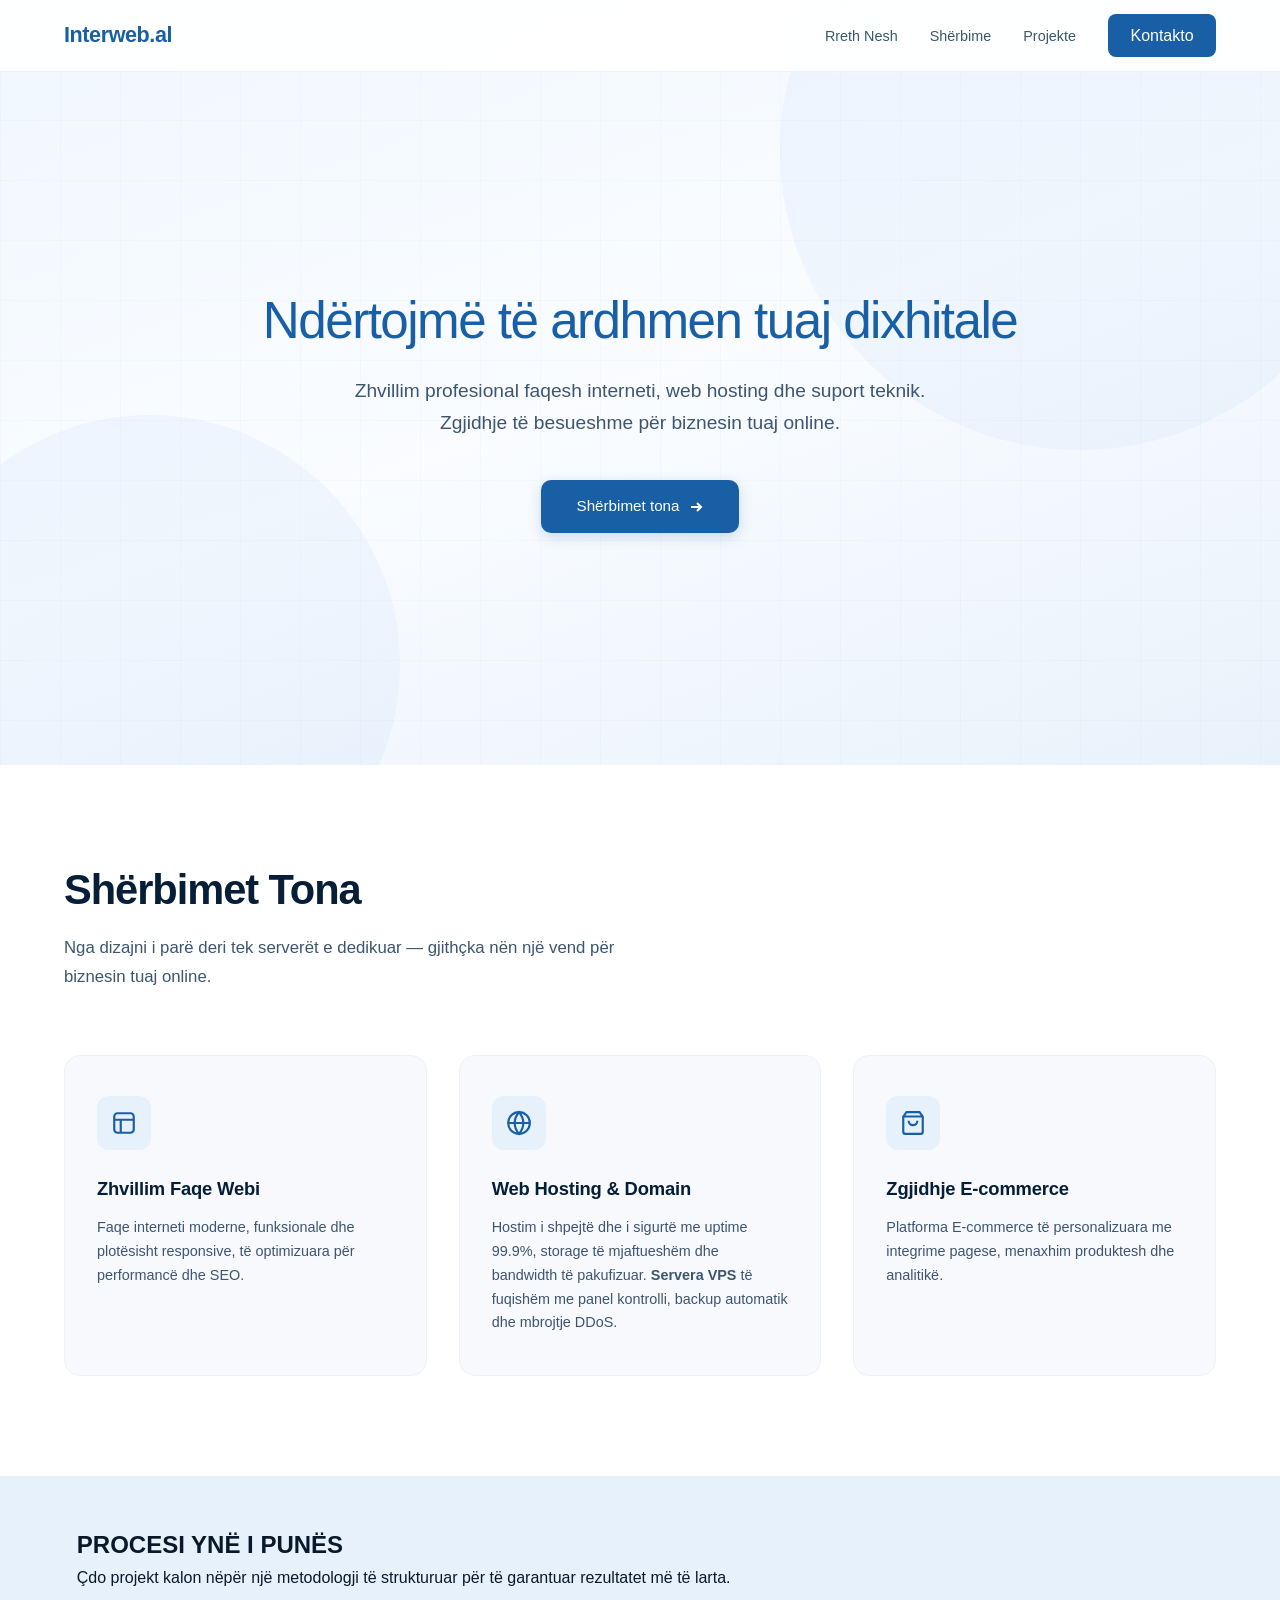
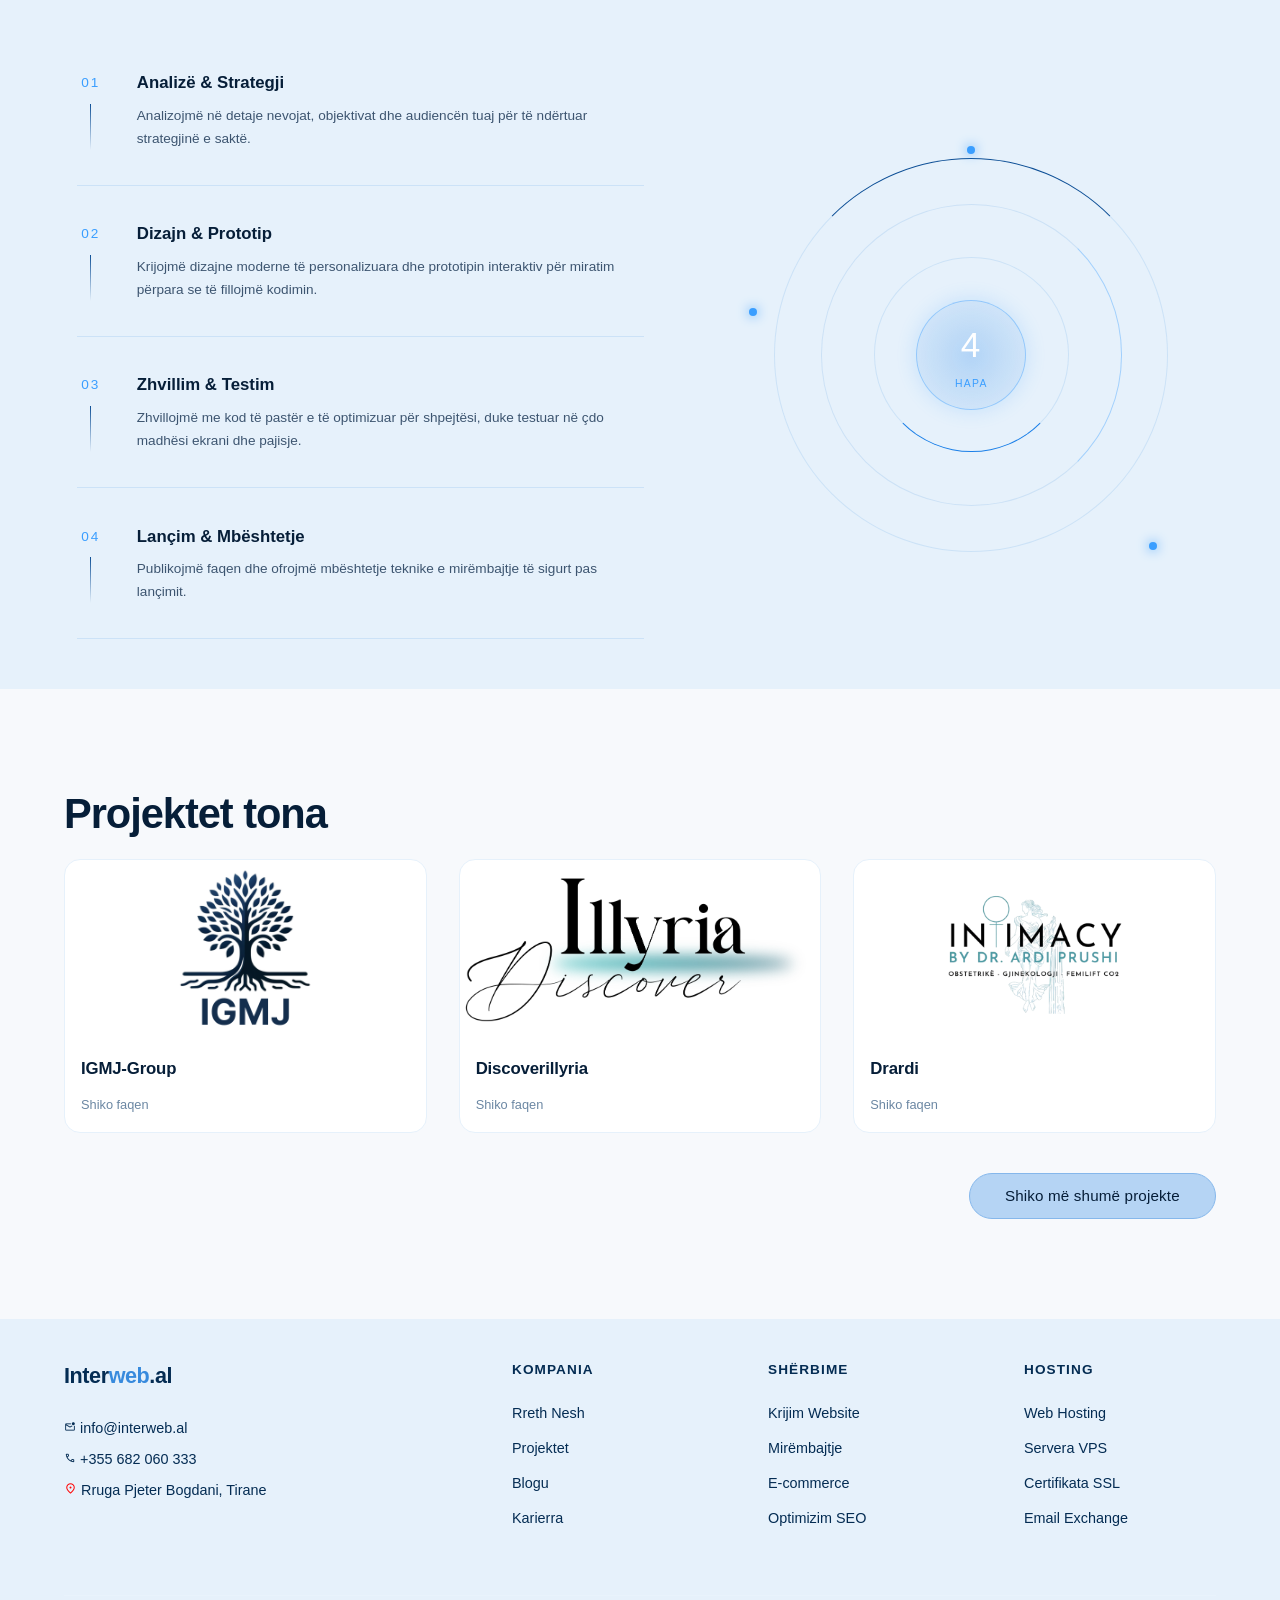
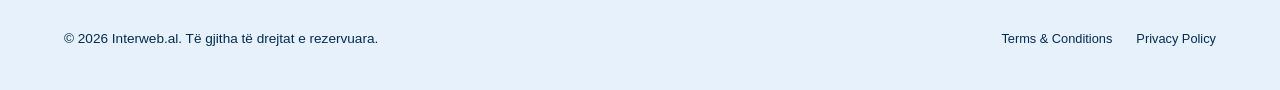
==== commit 4bb3a8d4: "rreth nesh" ====
--- a/index.html
+++ b/index.html
@@ -3,40 +3,17 @@
   <head>
     <meta charset="UTF-8" />
     <meta name="viewport" content="width=device-width, initial-scale=1.0" />
-    <link rel="stylesheet" href="style.css" />
+    <title>Interweb</title>
+
+    <link rel="stylesheet" href="css/style.css" />
     <link
       rel="stylesheet"
       href="https://fonts.googleapis.com/css2?family=Material+Symbols+Outlined"
     />
   </head>
+
   <body>
-    <nav id="navbar">
-      <div
-        class="container"
-        style="
-          display: flex;
-          justify-content: space-between;
-          align-items: center;
-        "
-      >
-        <a href="#" class="nav-logo">Interweb.al</a>
-
-        <button class="burger-btn" id="burgerBtn" aria-label="Menu">
-          <span></span>
-          <span></span>
-          <span></span>
-        </button>
-
-        <div class="nav-menu-wrapper" id="navMenu">
-          <ul class="nav-links">
-            <li><a href="#sherbime">Rreth Nesh</a></li>
-            <li><a href="#misioni">Shërbime</a></li>
-            <li><a href="#blogu">Projekte</a></li>
-          </ul>
-          <a href="#kontakto" class="nav-cta">Kontakto</a>
-        </div>
-      </div>
-    </nav>
+    <div id="header"></div>
 
     <section class="hero">
       <div class="hero-bg-circle c1"></div>
@@ -46,11 +23,12 @@
       <div class="hero-content">
         <h1>Ndërtojmë të ardhmen tuaj <em>dixhitale</em></h1>
         <p>
-          Zhvillim profesional faqesh interneti,web hosting dhe suport teknik.
+          Zhvillim profesional faqesh interneti, web hosting dhe suport teknik.
           Zgjidhje të besueshme për biznesin tuaj online.
         </p>
+
         <div class="hero-actions">
-          <a href="#sherbime" class="btn-primary">
+          <a href="sherbime.html" class="btn-primary">
             Shërbimet tona
             <svg
               viewBox="0 0 16 16"
@@ -64,6 +42,7 @@
         </div>
       </div>
     </section>
+
     <section class="section" id="sherbime">
       <div class="container">
         <h2 class="section-title">Shërbimet Tona</h2>
@@ -109,11 +88,10 @@
             <h3>Web Hosting & Domain</h3>
             <p>
               Hostim i shpejtë dhe i sigurtë me uptime 99.9%, storage të
-              mjaftueshëm dhe brandwidth të pakufizuar.<strong
-                >Servera VPS</strong
-              >
-              të fuqishëm me panel të plotë kontrolli, backup automatik dhe
-              mbrojtje DDoS të avancuar.
+              mjaftueshëm dhe bandwidth të pakufizuar.
+              <strong>Servera VPS</strong>
+              të fuqishëm me panel kontrolli, backup automatik dhe mbrojtje
+              DDoS.
             </p>
           </div>
 
@@ -166,6 +144,7 @@
               </p>
             </div>
           </div>
+
           <div class="pstep reveal reveal-d2">
             <div class="pstep-left">
               <div class="pstep-num">02</div>
@@ -179,6 +158,7 @@
               </p>
             </div>
           </div>
+
           <div class="pstep reveal reveal-d3">
             <div class="pstep-left">
               <div class="pstep-num">03</div>
@@ -192,6 +172,7 @@
               </p>
             </div>
           </div>
+
           <div class="pstep reveal reveal-d4">
             <div class="pstep-left">
               <div class="pstep-num">04</div>
@@ -222,40 +203,42 @@
       </div>
     </section>
 
-    <section class="project-section" id="blogu">
+    <section class="project-section" id="projektet">
       <div class="container">
         <h2 class="section-title">Projektet tona</h2>
 
         <div class="project-grid">
+          <a
+            href="https://igmj-group.com/"
+            class="project-card"
+            target="_blank"
+          >
+            <div class="project-thumb">
+              <img src="IGMJ-Logo.png" alt="IGMJ Group Logo" />
+            </div>
+            <div class="project-body">
+              <h3>IGMJ-Group</h3>
+              <div class="project-date">Shiko faqen</div>
+            </div>
+          </a>
+
           <a href="#" class="project-card">
             <div class="project-thumb">
-              <img src="IGMJ-Logo.png" alt="Logo" />
+              <img src="illyria.webp" alt="Discoverillyria Logo" />
             </div>
             <div class="project-body">
-              <h3>IGMJ-Group</h3>
-              <div class="project-date" href="https://igmj-group.com/">
-                Shiko faqen
-              </div>
+              <h3>Discoverillyria</h3>
+              <div class="project-date">Shiko faqen</div>
             </div>
           </a>
 
           <a href="#" class="project-card">
             <div class="project-thumb">
-              <img src="illyria.webp" alt="Logo" />
-            </div>
-            <div class="project-body">
-              <h3>Discoverillyria</h3>
-              <div class="project-date" href="#">Shiko faqen</div>
-            </div>
-          </a>
-
-          <a href="#" class="project-card">
-            <div class="project-thumb">
-              <img src="drardi.webp" alt="Logo" />
+              <img src="drardi.webp" alt="Drardi Logo" />
             </div>
             <div class="project-body">
               <h3>Drardi</h3>
-              <div class="project-date" href="#">Shiko faqen</div>
+              <div class="project-date">Shiko faqen</div>
             </div>
           </a>
         </div>
@@ -266,111 +249,8 @@
       </div>
     </section>
 
-    <footer>
-      <div class="container">
-        <div class="footer-grid">
-          <div class="footer-brand">
-            <a href="#" class="nav-logo"
-              >Inter<span style="color: var(--blue-400)">web</span>.al</a
-            >
-            <div class="footer-contact" style="margin-top: 1.5rem">
-              <a href="mailto:info@interweb.al">
-                <span class="material-symbols-outlined" style="font-size: 12px"
-                  >mark_email_unread</span
-                >
-                info@interweb.al</a
-              >
-              <a href="tel:+355682060333">
-                <span class="material-symbols-outlined" style="font-size: 12px"
-                  >call</span
-                >
-                +355 682 060 333</a
-              >
-              <a href="#">
-                <span
-                  class="material-symbols-outlined"
-                  style="font-size: 13px; color: red"
-                  >location_on</span
-                >
-                Rruga Pjeter Bogdani, Tirane</a
-              >
-            </div>
-          </div>
-          <div class="footer-col">
-            <h4>Kompania</h4>
-            <ul>
-              <li>
-                <a href="#">Rreth Nesh</a>
-              </li>
-              <li>
-                <a href="#">Projektet</a>
-              </li>
-              <li><a href="#">Blogu</a></li>
-              <li>
-                <a href="#">Karierra</a>
-              </li>
-            </ul>
-          </div>
-          <div class="footer-col">
-            <h4>Shërbime</h4>
-            <ul>
-              <li>
-                <a href="#">Krijim Website</a>
-              </li>
-              <li>
-                <a href="#">Mirëmbajtje</a>
-              </li>
-              <li>
-                <a href="#">E-commerce</a>
-              </li>
-              <li>
-                <a href="#">Optimizim SEO</a>
-              </li>
-            </ul>
-          </div>
-          <div class="footer-col">
-            <h4>Hosting</h4>
-            <ul>
-              <li>
-                <a href="#">Web Hosting</a>
-              </li>
-              <li>
-                <a href="#">Servera VPS</a>
-              </li>
-              <li>
-                <a href="#">Certifikata SSL</a>
-              </li>
-              <li>
-                <a href="#">Email Exchange</a>
-              </li>
-            </ul>
-          </div>
-        </div>
-        <div class="footer-bottom">
-          <span>© 2026 Interweb.al. Të gjitha të drejtat e rezervuara.</span>
-          <div style="display: flex; gap: 1.5rem">
-            <a
-              href="#"
-              style="
-                color: var(--blue-900);
-                text-decoration: none;
-                font-size: 0.8rem;
-              "
-              >Terms & Conditions</a
-            >
-            <a
-              href="#"
-              style="
-                color: var(--blue-900);
-                text-decoration: none;
-                font-size: 0.8rem;
-              "
-              >Privacy Policy</a
-            >
-          </div>
-        </div>
-      </div>
-    </footer>
+    <div id="footer"></div>
+
     <script src="script.js"></script>
   </body>
 </html>
--- a/css/style.css
+++ b/css/style.css
@@ -0,0 +1,856 @@
+*,
+*::before,
+*::after {
+  box-sizing: border-box;
+  margin: 0;
+  padding: 0;
+}
+
+:root {
+  --blue-50: #e6f1fb;
+  --blue-100: #b5d4f4;
+  --blue-200: #85b7eb;
+  --blue-400: #378add;
+  --blue-600: #185fa5;
+  --blue-800: #0c447c;
+  --blue-900: #042c53;
+  --navy: #061e38;
+  --white: #ffffff;
+  --gray-50: #f7f9fc;
+  --gray-100: #edf2f8;
+  --gray-200: #d0dce9;
+  --gray-400: #7a92a8;
+  --gray-600: #4a617a;
+  --text-dark: #0a1929;
+  --text-mid: #3d5570;
+  --text-light: #6b87a3;
+  --max-width: 1200px;
+  --line: rgba(55, 138, 221, 0.15);
+  --blue-bright: #3a9eff;
+  --blue-dim: #0d4f96;
+  --blue: #1a7fe8;
+  --neon-glow: 0 0 20px rgba(58, 158, 255, 0.2);
+  --txt-muted: var(--text-light);
+}
+
+html {
+  scroll-behavior: smooth;
+}
+
+body {
+  font-family: "DM Sans", sans-serif;
+  background: var(--white);
+  color: var(--text-dark);
+  line-height: 1.6;
+  overflow-x: hidden;
+}
+
+.container {
+  max-width: var(--max-width);
+  margin: 0 auto;
+  width: 100%;
+}
+
+nav {
+  position: fixed;
+  top: 0;
+  left: 0;
+  right: 0;
+  z-index: 100;
+  padding: 0 5%;
+  height: 72px;
+  display: flex;
+  align-items: center;
+  justify-content: space-between;
+  background: rgba(255, 255, 255, 0.92);
+  backdrop-filter: blur(16px);
+  border-bottom: 1px solid rgba(55, 138, 221, 0.1);
+  transition:
+    box-shadow 0.3s,
+    background 0.3s;
+}
+nav.scrolled {
+  box-shadow: 0 4px 20px rgba(6, 30, 56, 0.08);
+  background: var(--white);
+}
+
+.nav-logo {
+  font-family: "Sora", sans-serif;
+  font-size: 1.35rem;
+  font-weight: 700;
+  color: #185fa5;
+  letter-spacing: -0.02em;
+  text-decoration: none;
+}
+.nav-logo span {
+  color: var(--blue-400);
+}
+
+.nav-menu-wrapper {
+  display: flex;
+  align-items: center;
+  gap: 2rem;
+}
+
+.nav-links {
+  display: flex;
+  align-items: center;
+  gap: 2rem;
+  list-style: none;
+}
+.nav-links a {
+  font-size: 0.9rem;
+  font-weight: 500;
+  color: var(--text-mid);
+  text-decoration: none;
+  transition: color 0.2s;
+}
+.nav-links a:hover {
+  color: var(--blue-600);
+}
+
+.nav-cta {
+  background: var(--blue-600);
+  color: var(--white) !important;
+  padding: 0.55rem 1.4rem;
+  border-radius: 8px;
+  font-weight: 500 !important;
+  transition:
+    background 0.2s,
+    transform 0.15s !important;
+  text-decoration: none;
+}
+.nav-cta:hover {
+  background: var(--blue-800) !important;
+  transform: translateY(-1px);
+}
+
+.burger-btn {
+  display: none;
+  background: none;
+  border: none;
+  cursor: pointer;
+  padding: 0.5rem;
+  z-index: 110;
+}
+.burger-btn span {
+  display: block;
+  width: 24px;
+  height: 2px;
+  background-color: var(--navy);
+  margin: 5px 0;
+  transition: 0.3s;
+}
+
+.hero {
+  min-height: 85vh;
+  display: flex;
+  align-items: center;
+  justify-content: center;
+  padding: 140px 5% 80px;
+  position: relative;
+  overflow: hidden;
+  background: linear-gradient(160deg, #f0f7ff 0%, #fafcff 50%, #e8f2fb 100%);
+  text-align: center;
+}
+
+.hero-bg-circle {
+  position: absolute;
+  border-radius: 50%;
+  opacity: 0.05;
+  background: var(--blue-400);
+  pointer-events: none;
+}
+.hero-bg-circle.c1 {
+  width: 600px;
+  height: 600px;
+  top: -150px;
+  right: -100px;
+}
+.hero-bg-circle.c2 {
+  width: 500px;
+  height: 500px;
+  bottom: -150px;
+  left: -100px;
+}
+
+.hero-grid-lines {
+  position: absolute;
+  inset: 0;
+  background-image:
+    linear-gradient(rgba(55, 138, 221, 0.03) 1px, transparent 1px),
+    linear-gradient(90deg, rgba(55, 138, 221, 0.03) 1px, transparent 1px);
+  background-size: 60px 60px;
+  pointer-events: none;
+}
+
+.hero-content {
+  max-width: 800px;
+  margin: 0 auto;
+  position: relative;
+  z-index: 2;
+  animation: fadeUp 0.9s cubic-bezier(0.22, 1, 0.36, 1) both;
+}
+
+@keyframes fadeUp {
+  from {
+    opacity: 0;
+    transform: translateY(24px);
+  }
+  to {
+    opacity: 1;
+    transform: translateY(0);
+  }
+}
+
+.hero h1 {
+  font-family: "Sora", sans-serif;
+  font-size: clamp(2.4rem, 6vw, 3.2rem);
+  font-weight: 500;
+  line-height: 1.15;
+  color: var(--blue-600);
+  letter-spacing: -0.03em;
+  margin-bottom: 1.5rem;
+}
+.hero h1 em {
+  font-style: normal;
+  color: var(--blue-600);
+  position: relative;
+  display: inline-block;
+}
+
+.hero p {
+  font-size: 1.2rem;
+  color: var(--text-mid);
+  max-width: 620px;
+  margin: 0 auto 2.5rem;
+  line-height: 1.7;
+  font-weight: 300;
+}
+
+.hero-actions {
+  display: flex;
+  gap: 1rem;
+  justify-content: center;
+  flex-wrap: wrap;
+}
+
+.btn-primary {
+  background: var(--blue-600);
+  color: var(--white);
+  padding: 0.9rem 2.2rem;
+  border-radius: 10px;
+  font-size: 0.95rem;
+  font-weight: 500;
+  text-decoration: none;
+  transition:
+    background 0.2s,
+    transform 0.15s,
+    box-shadow 0.2s;
+  display: inline-flex;
+  align-items: center;
+  gap: 0.5rem;
+  box-shadow: 0 4px 14px rgba(24, 95, 165, 0.2);
+}
+.btn-primary:hover {
+  background: var(--blue-800);
+  transform: translateY(-2px);
+  box-shadow: 0 6px 20px rgba(24, 95, 165, 0.3);
+}
+.btn-primary svg {
+  width: 16px;
+  height: 16px;
+}
+
+.btn-outline {
+  background: transparent;
+  color: var(--blue-600);
+  padding: 0.9rem 2.2rem;
+  border-radius: 10px;
+  font-size: 0.95rem;
+  font-weight: 500;
+  text-decoration: none;
+  border: 1.5px solid var(--blue-200);
+  transition:
+    border-color 0.2s,
+    background 0.2s,
+    transform 0.15s;
+  display: inline-flex;
+  align-items: center;
+  gap: 0.5rem;
+}
+.btn-outline:hover {
+  border-color: var(--blue-400);
+  background: var(--blue-50);
+  transform: translateY(-2px);
+}
+
+.section {
+  padding: 100px 5%;
+}
+.section-label {
+  font-size: 0.8rem;
+  font-weight: 600;
+  color: var(--blue-600);
+  letter-spacing: 0.12em;
+  text-transform: uppercase;
+  margin-bottom: 0.7rem;
+  display: block;
+}
+.section-title {
+  font-family: "Sora", sans-serif;
+  font-size: clamp(2rem, 4vw, 2.6rem);
+  font-weight: 700;
+  color: var(--navy);
+  letter-spacing: -0.025em;
+  margin-bottom: 1.2rem;
+  line-height: 1.2;
+}
+.section-sub {
+  color: var(--text-mid);
+  max-width: 600px;
+  font-size: 1.05rem;
+  line-height: 1.7;
+  margin-bottom: 4rem;
+}
+
+.services-grid {
+  display: grid;
+  grid-template-columns: repeat(3, 1fr);
+  gap: 2rem;
+}
+
+.service-card {
+  background: var(--gray-50);
+  border: 1px solid var(--gray-100);
+  border-radius: 16px;
+  padding: 2.5rem 2rem;
+  transition:
+    border-color 0.25s,
+    transform 0.25s,
+    box-shadow 0.25s;
+  cursor: default;
+  display: flex;
+  flex-direction: column;
+}
+.service-card:hover {
+  border-color: var(--blue-200);
+  transform: translateY(-5px);
+  box-shadow: 0 16px 32px rgba(24, 95, 165, 0.08);
+  background: var(--white);
+}
+
+.service-icon {
+  width: 54px;
+  height: 54px;
+  border-radius: 12px;
+  background: var(--blue-50);
+  display: flex;
+  align-items: center;
+  justify-content: center;
+  margin-bottom: 1.5rem;
+  transition:
+    background 0.25s,
+    transform 0.25s;
+}
+.service-card:hover .service-icon {
+  background: var(--blue-100);
+  transform: scale(1.05);
+}
+.service-icon svg {
+  width: 26px;
+  height: 26px;
+  color: var(--blue-600);
+}
+
+.service-card h3 {
+  font-family: "Sora", sans-serif;
+  font-size: 1.15rem;
+  font-weight: 600;
+  color: var(--navy);
+  margin-bottom: 0.8rem;
+  letter-spacing: -0.01em;
+}
+.service-card p {
+  font-size: 0.9rem;
+  color: var(--text-mid);
+  line-height: 1.65;
+}
+
+.process {
+  padding: 50px 6%;
+  background: var(--blue-50);
+}
+.process-grid {
+  display: grid;
+  grid-template-columns: 1.1fr 0.9fr;
+  gap: 6rem;
+  align-items: center;
+  margin-top: 5rem;
+}
+.process-steps {
+  display: flex;
+  flex-direction: column;
+}
+.pstep {
+  display: flex;
+  gap: 2rem;
+  padding: 2.2rem 0;
+  border-bottom: 1px solid var(--line);
+  transition: background 0.2s;
+  position: relative;
+}
+.pstep:first-child {
+  padding-top: 0;
+}
+.pstep-left {
+  display: flex;
+  flex-direction: column;
+  align-items: center;
+}
+.pstep-num {
+  font-family: "Bebas Neue", sans-serif;
+  font-size: 0.85rem;
+  letter-spacing: 0.15em;
+  color: var(--blue-bright);
+  width: 28px;
+  text-align: center;
+  padding-top: 2px;
+}
+.pstep-line {
+  width: 1px;
+  flex: 1;
+  min-height: 30px;
+  background: linear-gradient(to bottom, var(--blue-dim), transparent);
+  margin-top: 10px;
+}
+.pstep h4 {
+  font-size: 1.05rem;
+  font-weight: 600;
+  color: var(--navy);
+  margin-bottom: 0.5rem;
+}
+.pstep p {
+  font-size: 0.85rem;
+  color: var(--text-mid);
+  line-height: 1.65;
+}
+
+.process-visual {
+  position: relative;
+  aspect-ratio: 1;
+  display: flex;
+  align-items: center;
+  justify-content: center;
+}
+.pv-ring {
+  position: absolute;
+  border-radius: 50%;
+  border: 1px solid var(--line);
+  animation: ringRotate linear infinite;
+}
+.pv-ring:nth-child(1) {
+  width: 85%;
+  height: 85%;
+  border-top-color: var(--blue-dim);
+  animation-duration: 20s;
+}
+.pv-ring:nth-child(2) {
+  width: 65%;
+  height: 65%;
+  border-right-color: rgba(58, 158, 255, 0.4);
+  animation-duration: 14s;
+  animation-direction: reverse;
+}
+.pv-ring:nth-child(3) {
+  width: 42%;
+  height: 42%;
+  border-bottom-color: var(--blue);
+  animation-duration: 9s;
+}
+@keyframes ringRotate {
+  from {
+    transform: rotate(0deg);
+  }
+  to {
+    transform: rotate(360deg);
+  }
+}
+.pv-center {
+  width: 110px;
+  height: 110px;
+  border-radius: 50%;
+  background: radial-gradient(
+    circle,
+    rgba(26, 127, 232, 0.25),
+    rgba(26, 127, 232, 0.05)
+  );
+  border: 1px solid rgba(58, 158, 255, 0.4);
+  display: flex;
+  align-items: center;
+  justify-content: center;
+  flex-direction: column;
+  gap: 2px;
+  position: relative;
+  z-index: 2;
+  box-shadow: var(--neon-glow);
+}
+.pv-center-n {
+  font-family: "Bebas Neue", sans-serif;
+  font-size: 2.2rem;
+  color: var(--white);
+  letter-spacing: 0.05em;
+}
+.pv-center-lbl {
+  font-size: 0.65rem;
+  letter-spacing: 0.12em;
+  text-transform: uppercase;
+  color: var(--blue-bright);
+}
+.pv-dot {
+  position: absolute;
+  width: 8px;
+  height: 8px;
+  border-radius: 50%;
+  background: var(--blue-bright);
+  box-shadow: 0 0 12px var(--blue-bright);
+}
+.pv-dot:nth-child(5) {
+  top: 5%;
+  left: 50%;
+  transform: translateX(-50%);
+}
+.pv-dot:nth-child(6) {
+  bottom: 8%;
+  right: 10%;
+}
+.pv-dot:nth-child(7) {
+  left: 2%;
+  top: 40%;
+}
+
+.reveal {
+  opacity: 0;
+  transform: translateY(30px);
+  transition:
+    opacity 0.8s cubic-bezier(0.22, 1, 0.36, 1),
+    transform 0.8s cubic-bezier(0.22, 1, 0.36, 1);
+}
+.reveal.visible {
+  opacity: 1;
+  transform: translateY(0);
+}
+.reveal-d1 {
+  transition-delay: 0.1s;
+}
+.reveal-d2 {
+  transition-delay: 0.2s;
+}
+.reveal-d3 {
+  transition-delay: 0.3s;
+}
+.reveal-d4 {
+  transition-delay: 0.4s;
+}
+
+@media (max-width: 768px) {
+  .process-grid {
+    grid-template-columns: 1fr;
+    gap: 4rem;
+  }
+  .process-visual {
+    max-width: 400px;
+    margin: 0 auto;
+  }
+}
+
+@media (max-width: 600px) {
+  .process {
+    padding: 60px 5%;
+  }
+  .section-head {
+    flex-direction: column;
+    align-items: flex-start;
+    gap: 1.2rem;
+    margin-bottom: 3.5rem;
+  }
+  .section-desc {
+    text-align: left;
+    max-width: 100%;
+    font-size: 0.85rem;
+  }
+}
+
+.project-section {
+  padding: 100px 5%;
+  background: var(--gray-50);
+}
+.project-grid {
+  display: grid;
+  grid-template-columns: repeat(3, 1fr);
+  gap: 2rem;
+}
+.project-card {
+  background: var(--white);
+  border: 1px solid var(--blue-50);
+  border-radius: 16px;
+  overflow: hidden;
+  transition:
+    transform 0.25s,
+    box-shadow 0.24s;
+  text-decoration: none;
+  display: flex;
+  flex-direction: column;
+}
+
+.project-card:hover {
+  transform: translateY(-5px);
+  box-shadow: 0 16px 36px rgba(6, 30, 56, 0.06);
+}
+
+.project-thumb {
+  width: 100%;
+  height: 180px;
+  overflow: hidden;
+  flex-shrink: 0;
+  display: flex;
+  align-items: center;
+  justify-content: center;
+}
+
+.project-thumb img {
+  width: 100%;
+  height: 100%;
+  object-fit: contain;
+  object-position: center;
+  display: block;
+}
+
+.project-body {
+  padding: 1rem;
+  display: flex;
+  flex-direction: column;
+  flex-grow: 1;
+}
+
+.project-card h3 {
+  font-family: "Sora", sans-serif;
+  font-size: 1.05rem;
+  font-weight: 600;
+  color: var(--navy);
+  margin-bottom: 0.8rem;
+  letter-spacing: -0.01em;
+}
+
+.project-date {
+  font-size: 0.8rem;
+  color: var(--text-light);
+  margin-top: auto;
+}
+
+.project-button {
+  display: flex;
+  justify-content: right;
+  margin-top: 2.5rem;
+}
+
+.project-button button {
+  background:var(--blue-100);
+  backdrop-filter: blur(10px);
+  -webkit-backdrop-filter: blur(10px);
+  border: 1px solid var(--blue-200);
+  border-radius: 30px;
+  padding: 0.85rem 2.2rem;
+  cursor: pointer;
+  transition: background 0.2s, transform 0.15s;
+}
+
+.project-button button:hover {
+  background: var(--blue-50);
+  transform: translateY(-2px);
+}
+
+.project-button button h4 {
+  font-size: 0.95rem;
+  font-weight: 500;
+  color: var(--navy);
+  letter-spacing: 0.01em;
+}
+
+
+@media (max-width: 768px) {
+  .project-grid {
+    grid-template-columns: 1fr;
+  }
+
+  .project-button {
+    justify-content: center;
+  }
+}
+
+footer {
+  background: var(--blue-50);
+  color: var(--blue-900);
+  padding: 40px 5% 40px;
+}
+
+.footer-grid {
+  display: grid;
+  grid-template-columns: 2fr repeat(3, 1fr);
+  gap: 4rem;
+  margin-bottom: 4rem;
+}
+
+.footer-brand .nav-logo {
+  color: var(--blue-900);
+  margin-bottom: 1rem;
+  display: block;
+}
+
+.footer-brand p {
+  font-size: 0.9rem;
+  line-height: 1.7;
+  max-width: 280px;
+}
+
+.footer-col h4 {
+  font-size: 0.85rem;
+  font-weight: 600;
+  color: var(--blue-900);
+  letter-spacing: 0.08em;
+  text-transform: uppercase;
+  margin-bottom: 1.2rem;
+}
+
+.footer-col ul {
+  list-style: none;
+  display: flex;
+  flex-direction: column;
+  gap: 0.6rem;
+}
+.footer-col a {
+  font-size: 0.9rem;
+  color: var(--blue-900);
+  text-decoration: none;
+  transition: color 0.2s;
+}
+.footer-col a:hover {
+  color: var(--blue-400);
+}
+
+.footer-bottom {
+  border-top: 1px solid rgba(255, 255, 255, 0.1);
+  padding-top: 2rem;
+  display: flex;
+  justify-content: space-between;
+  align-items: center;
+  font-size: 0.85rem;
+}
+.footer-contact {
+  display: flex;
+  flex-direction: column;
+  gap: 0.5rem;
+}
+.footer-contact a {
+  color: var(--blue-900);
+  text-decoration: none;
+  transition: color 0.2s;
+  font-size: 0.9rem;
+}
+.footer-contact a:hover {
+  color: var(--blue-400);
+}
+
+@media (max-width: 1024px) {
+  .services-grid {
+    grid-template-columns: repeat(2, 1fr);
+    gap: 1.5rem;
+  }
+  .project-grid {
+    grid-template-columns: repeat(2, 1fr);
+  }
+  .mission-inner {
+    grid-template-columns: 1fr;
+    gap: 3rem;
+  }
+  .footer-grid {
+    grid-template-columns: 1.5fr repeat(3, 1fr);
+    gap: 2rem;
+  }
+}
+
+@media (max-width: 768px) {
+  nav {
+    padding: 0 20px;
+  }
+  .burger-btn {
+    display: block;
+  }
+  .nav-menu-wrapper {
+    position: fixed;
+    top: 72px;
+    left: 0;
+    right: 0;
+    background: var(--white);
+    flex-direction: column;
+    gap: 1.5rem;
+    padding: 2rem;
+    border-bottom: 1px solid var(--gray-100);
+    box-shadow: 0 10px 25px rgba(6, 30, 56, 0.05);
+    transform: translateY(-120%);
+    transition: transform 0.3s ease;
+    z-index: 99;
+    align-items: stretch;
+    text-align: center;
+  }
+  .nav-menu-wrapper.active {
+    transform: translateY(0);
+  }
+  .nav-links {
+    flex-direction: column;
+    gap: 1.2rem;
+  }
+
+  .burger-btn.active span:nth-child(1) {
+    transform: translateY(7px) rotate(45deg);
+  }
+  .burger-btn.active span:nth-child(2) {
+    opacity: 0;
+  }
+  .burger-btn.active span:nth-child(3) {
+    transform: translateY(-7px) rotate(-45deg);
+  }
+
+  .hero {
+    padding-top: 120px;
+  }
+  .services-grid {
+    grid-template-columns: 1fr;
+  }
+  .project-grid {
+    grid-template-columns: 1fr;
+  }
+  .project-button {
+    justify-content: center;
+  }
+  .footer-grid {
+    grid-template-columns: 1fr;
+    gap: 2rem;
+  }
+  .footer-bottom {
+    flex-direction: column;
+    gap: 1rem;
+    text-align: center;
+  }
+}
+
+@media (max-width: 480px) {
+  .why-grid {
+    grid-template-columns: 1fr;
+  }
+  .hero-actions .btn-primary,
+  .hero-actions .btn-outline {
+    width: 100%;
+    justify-content: center;
+  }
+}
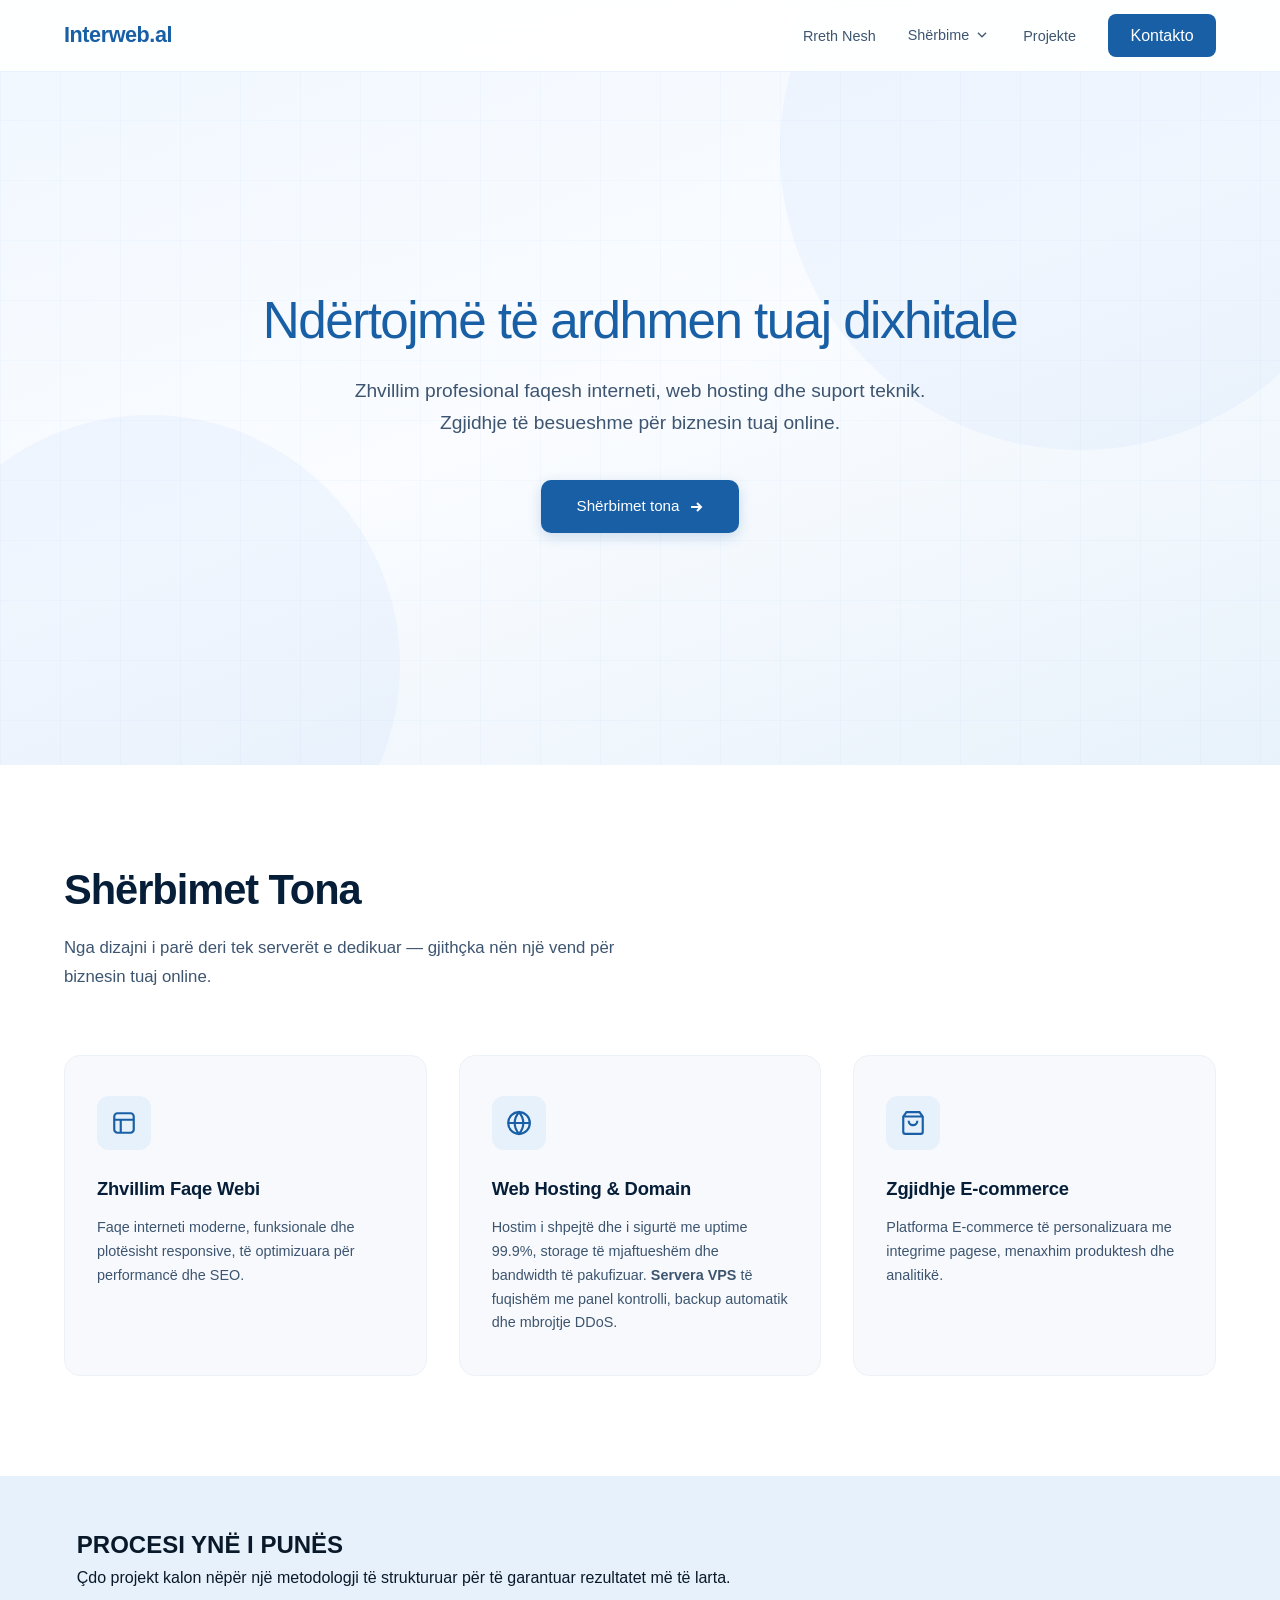
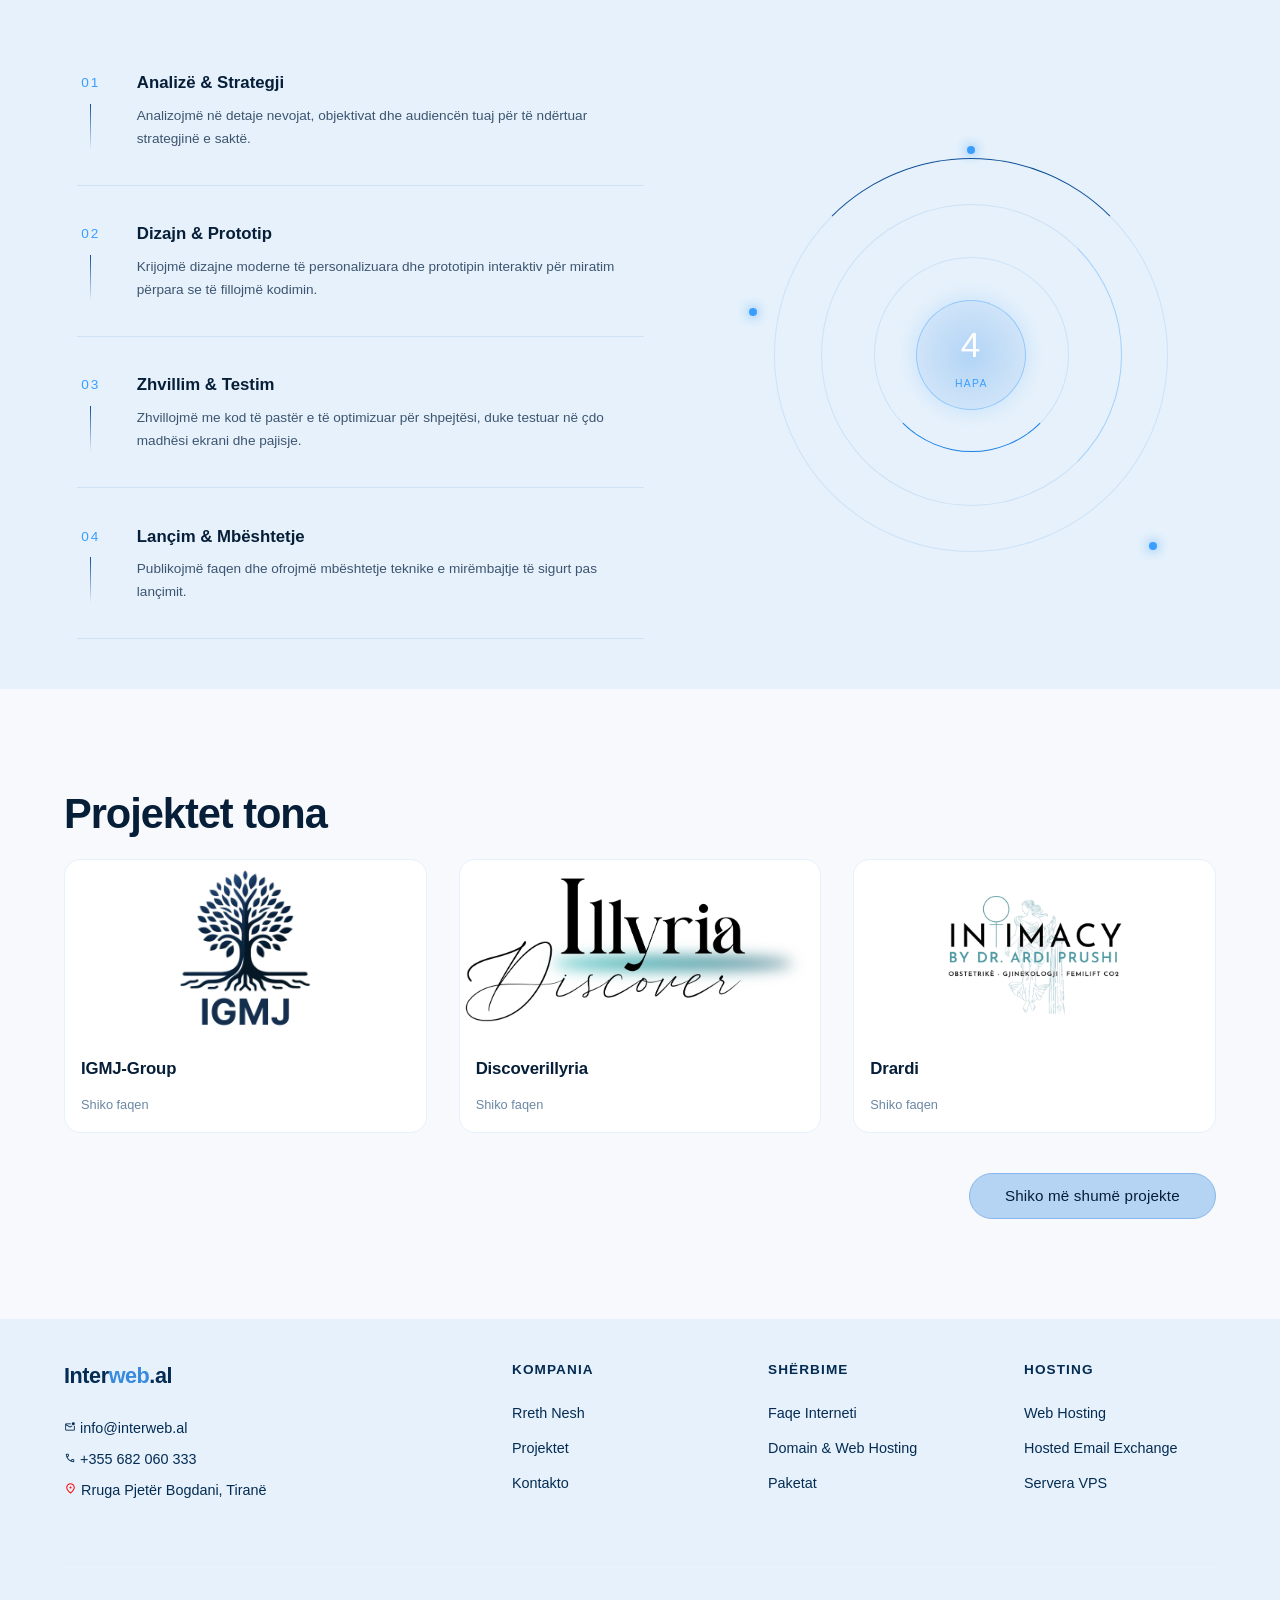
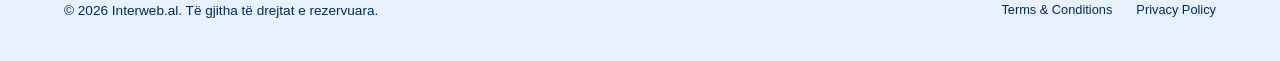
==== commit 6a2805b3: "cm" ====
--- a/index.html
+++ b/index.html
@@ -245,7 +245,7 @@
       </div>
 
       <div class="project-button">
-        <button><h4>Shiko më shumë projekte</h4></button>
+        <button><h4 href="projekte.html">Shiko më shumë projekte</h4></button>
       </div>
     </section>
 
--- a/css/style.css
+++ b/css/style.css
@@ -108,6 +108,62 @@
 .nav-links a:hover {
   color: var(--blue-600);
 }
+.dropdown {
+  position: relative;
+}
+
+.dropdown>a {
+  display: flex;
+  align-items: center;
+  gap: 4px;
+}
+
+.dropdown-icon {
+  font-size: 18px !important;
+}
+
+.dropdown-menu {
+  position: absolute;
+  top: calc(100% + 15px);
+  left: 0;
+  min-width: 240px;
+  background: var(--white);
+  border-radius: 12px;
+  padding: 0.75rem 0;
+  list-style: none;
+  box-shadow: 0 16px 40px rgba(6, 30, 56, 0.08);
+
+  opacity: 0;
+  visibility: hidden;
+  transform: translateY(10px);
+
+  transition: all 0.25s ease;
+  z-index: 1000;
+}
+
+.dropdown-menu li {
+  width: 100%;
+}
+
+.dropdown-menu a {
+  display: block;
+  padding: 12px 20px;
+  color: var(--text-mid);
+  text-decoration: none;
+  font-size: 0.9rem;
+  white-space: nowrap;
+}
+
+.dropdown-menu a:hover {
+  background: var(--blue-50);
+  color: var(--blue-600);
+}
+
+.dropdown:hover .dropdown-menu {
+  opacity: 1;
+  visibility: visible;
+  transform: translateY(0);
+}
 
 .nav-cta {
   background: var(--blue-600);
@@ -562,6 +618,21 @@
     max-width: 400px;
     margin: 0 auto;
   }
+
+    .dropdown-menu {
+      position: static;
+      opacity: 1;
+      visibility: visible;
+      transform: none;
+      box-shadow: none;
+      background: transparent;
+      padding-top: 10px;
+      display: none;
+    }
+  
+    .dropdown.active .dropdown-menu {
+      display: block;
+    }
 }
 
 @media (max-width: 600px) {
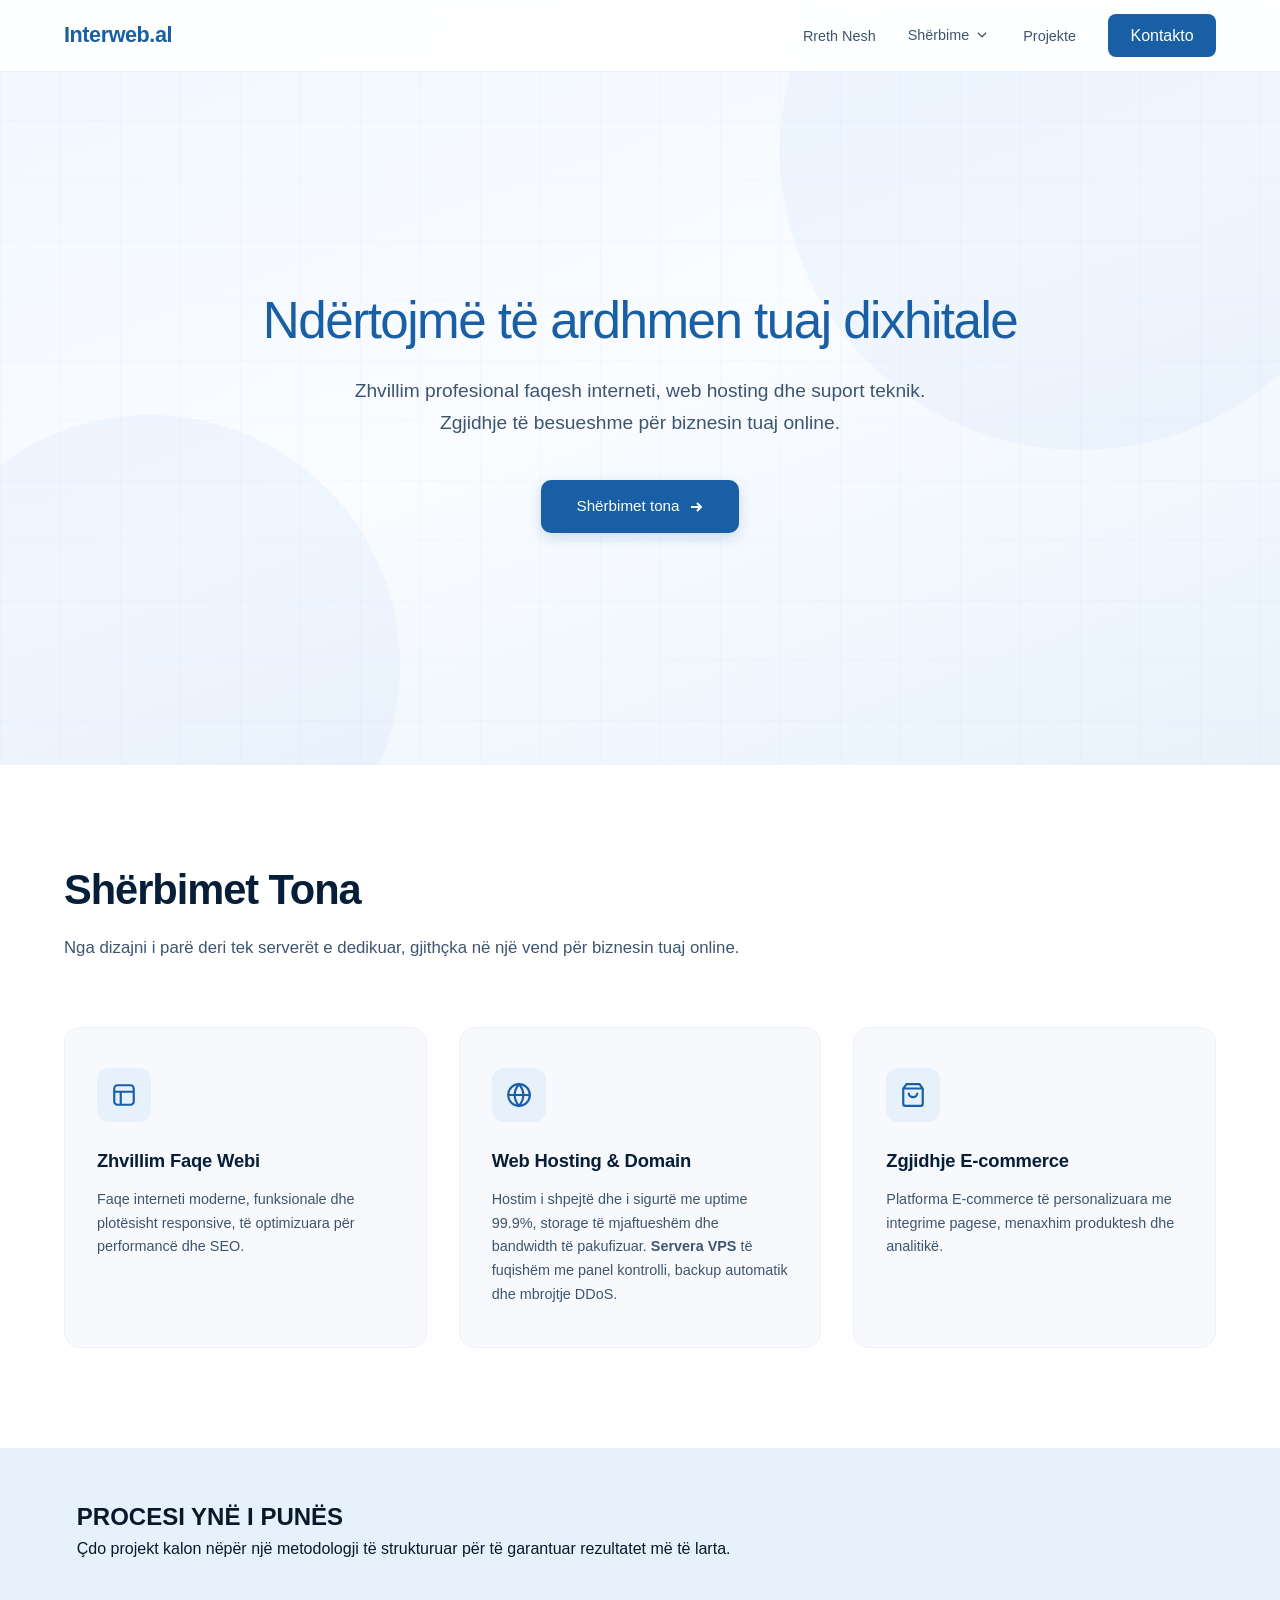
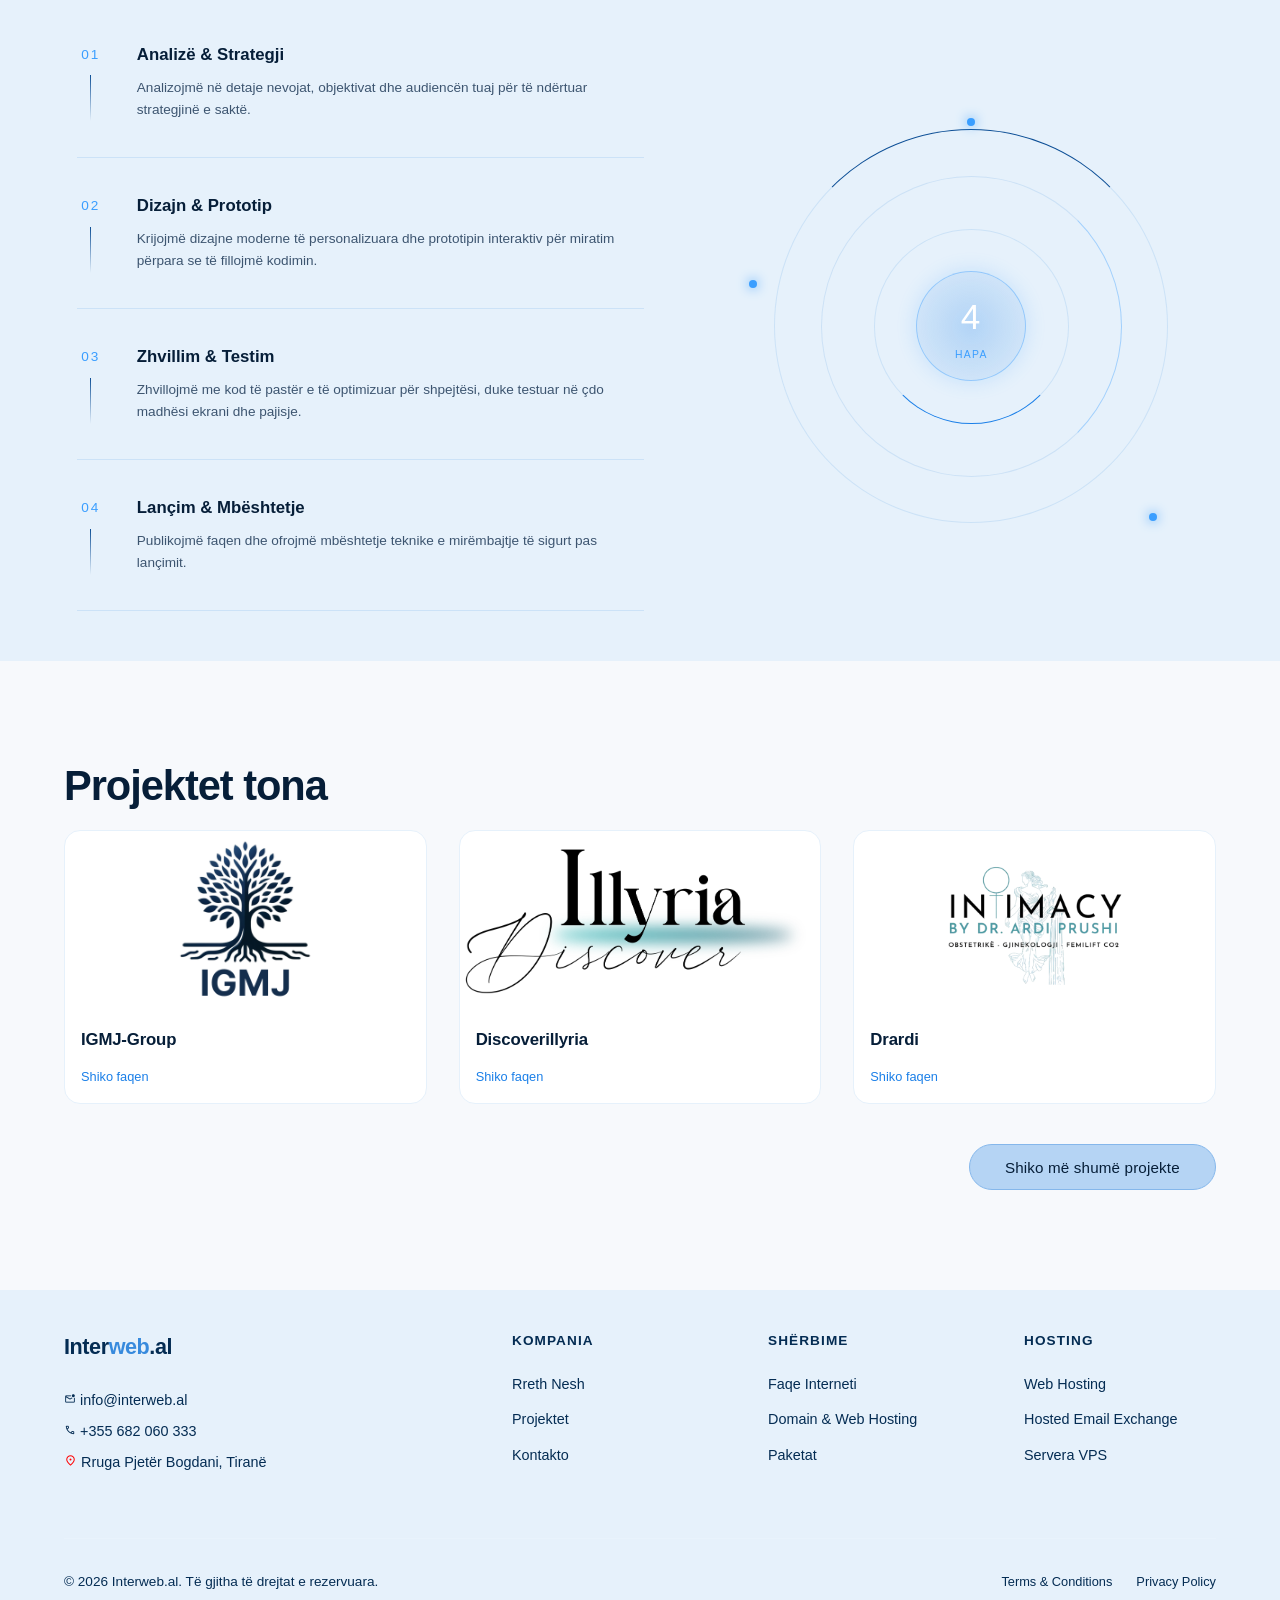
==== commit bf9a2422: "cmkll" ====
--- a/index.html
+++ b/index.html
@@ -28,7 +28,7 @@
         </p>
 
         <div class="hero-actions">
-          <a href="sherbime.html" class="btn-primary">
+          <a href="paketat.html" class="btn-primary">
             Shërbimet tona
             <svg
               viewBox="0 0 16 16"
@@ -47,8 +47,7 @@
       <div class="container">
         <h2 class="section-title">Shërbimet Tona</h2>
         <p class="section-sub">
-          Nga dizajni i parë deri tek serverët e dedikuar — gjithçka nën një
-          vend për biznesin tuaj online.
+          Nga dizajni i parë deri tek serverët e dedikuar, gjithçka në një vend për biznesin tuaj online.
         </p>
 
         <div class="services-grid">
@@ -222,7 +221,7 @@
             </div>
           </a>
 
-          <a href="#" class="project-card">
+          <a href="https://discoverillyria.com/" class="project-card">
             <div class="project-thumb">
               <img src="illyria.webp" alt="Discoverillyria Logo" />
             </div>
@@ -232,7 +231,7 @@
             </div>
           </a>
 
-          <a href="#" class="project-card">
+          <a href="https://drardi.com/" class="project-card">
             <div class="project-thumb">
               <img src="drardi.webp" alt="Drardi Logo" />
             </div>
@@ -245,7 +244,7 @@
       </div>
 
       <div class="project-button">
-        <button><h4 href="projekte.html">Shiko më shumë projekte</h4></button>
+        <a href="projekte.html"><button><h4>Shiko më shumë projekte</h4></button></a>
       </div>
     </section>
 
--- a/css/style.css
+++ b/css/style.css
@@ -364,7 +364,7 @@
 }
 .section-sub {
   color: var(--text-mid);
-  max-width: 600px;
+  max-width: 800px;
   font-size: 1.05rem;
   line-height: 1.7;
   margin-bottom: 4rem;
@@ -715,7 +715,7 @@
 
 .project-date {
   font-size: 0.8rem;
-  color: var(--text-light);
+  color: var(--blue);
   margin-top: auto;
 }
 
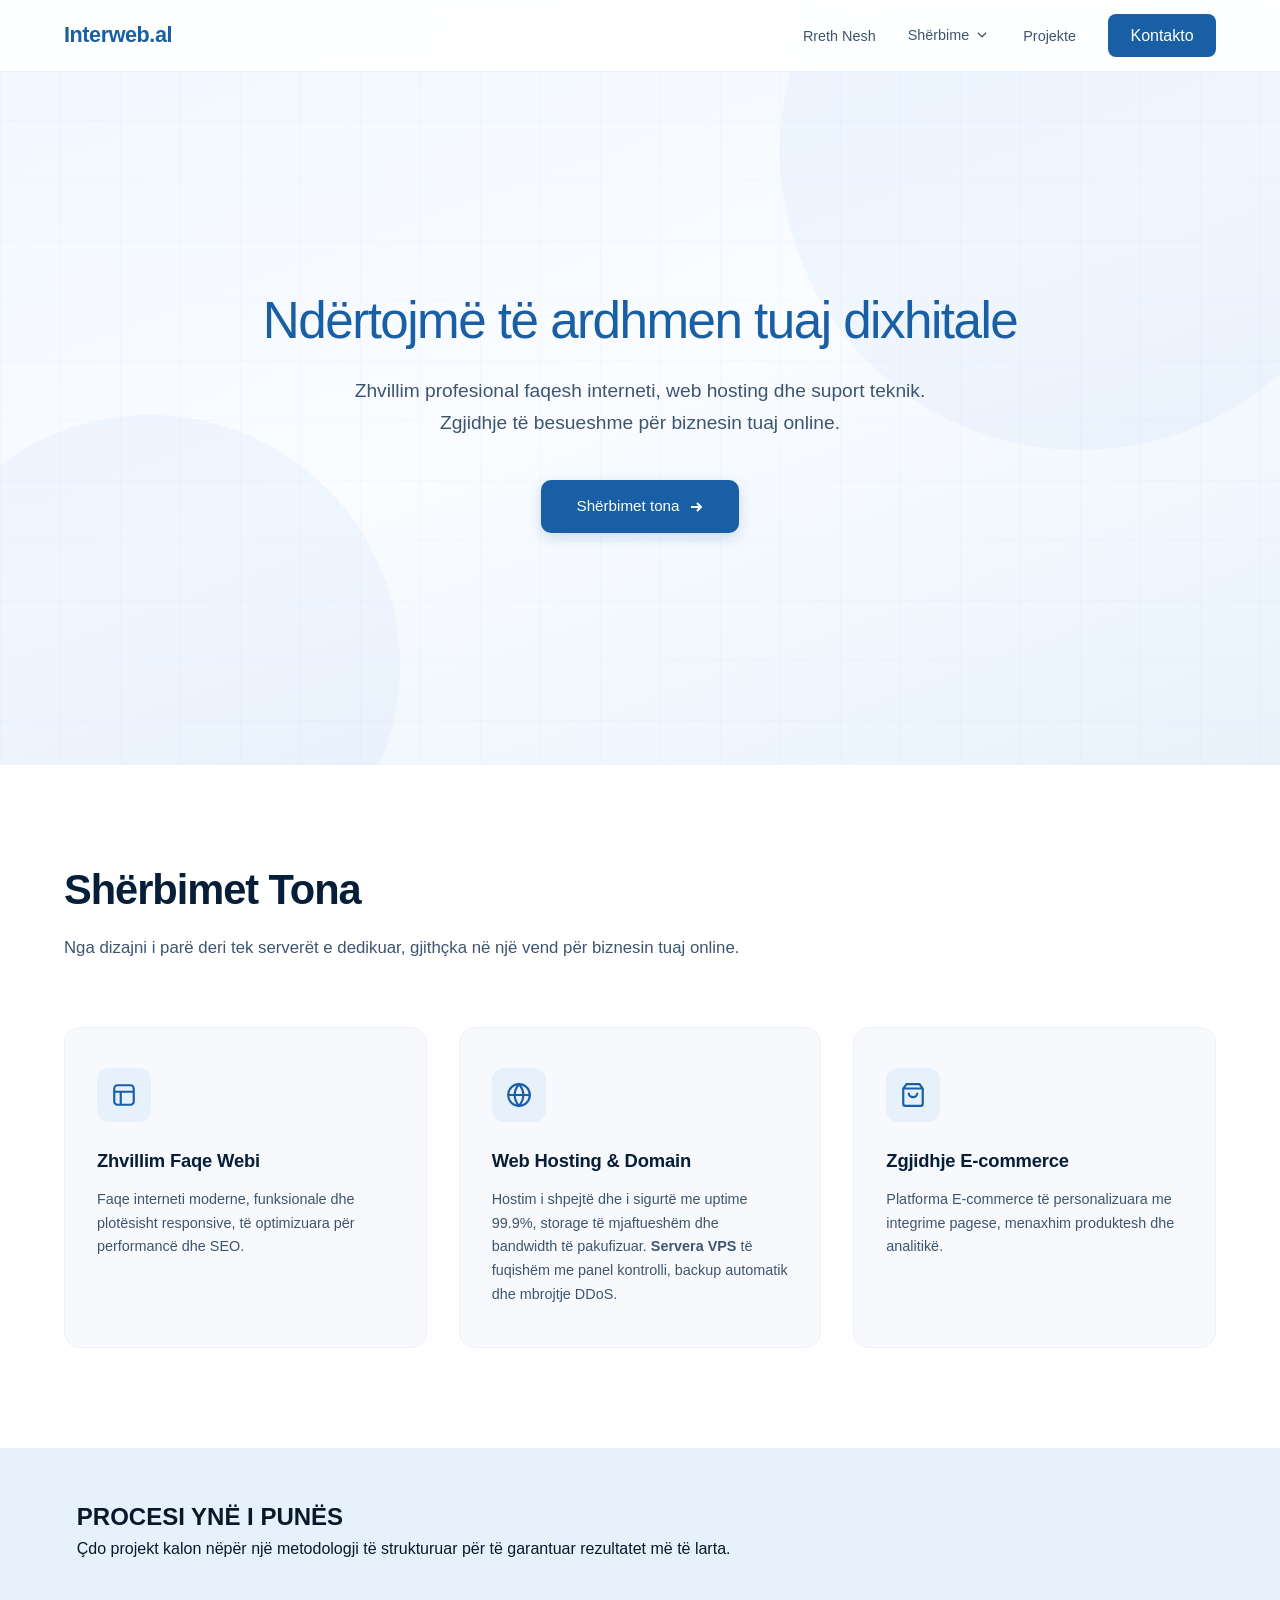
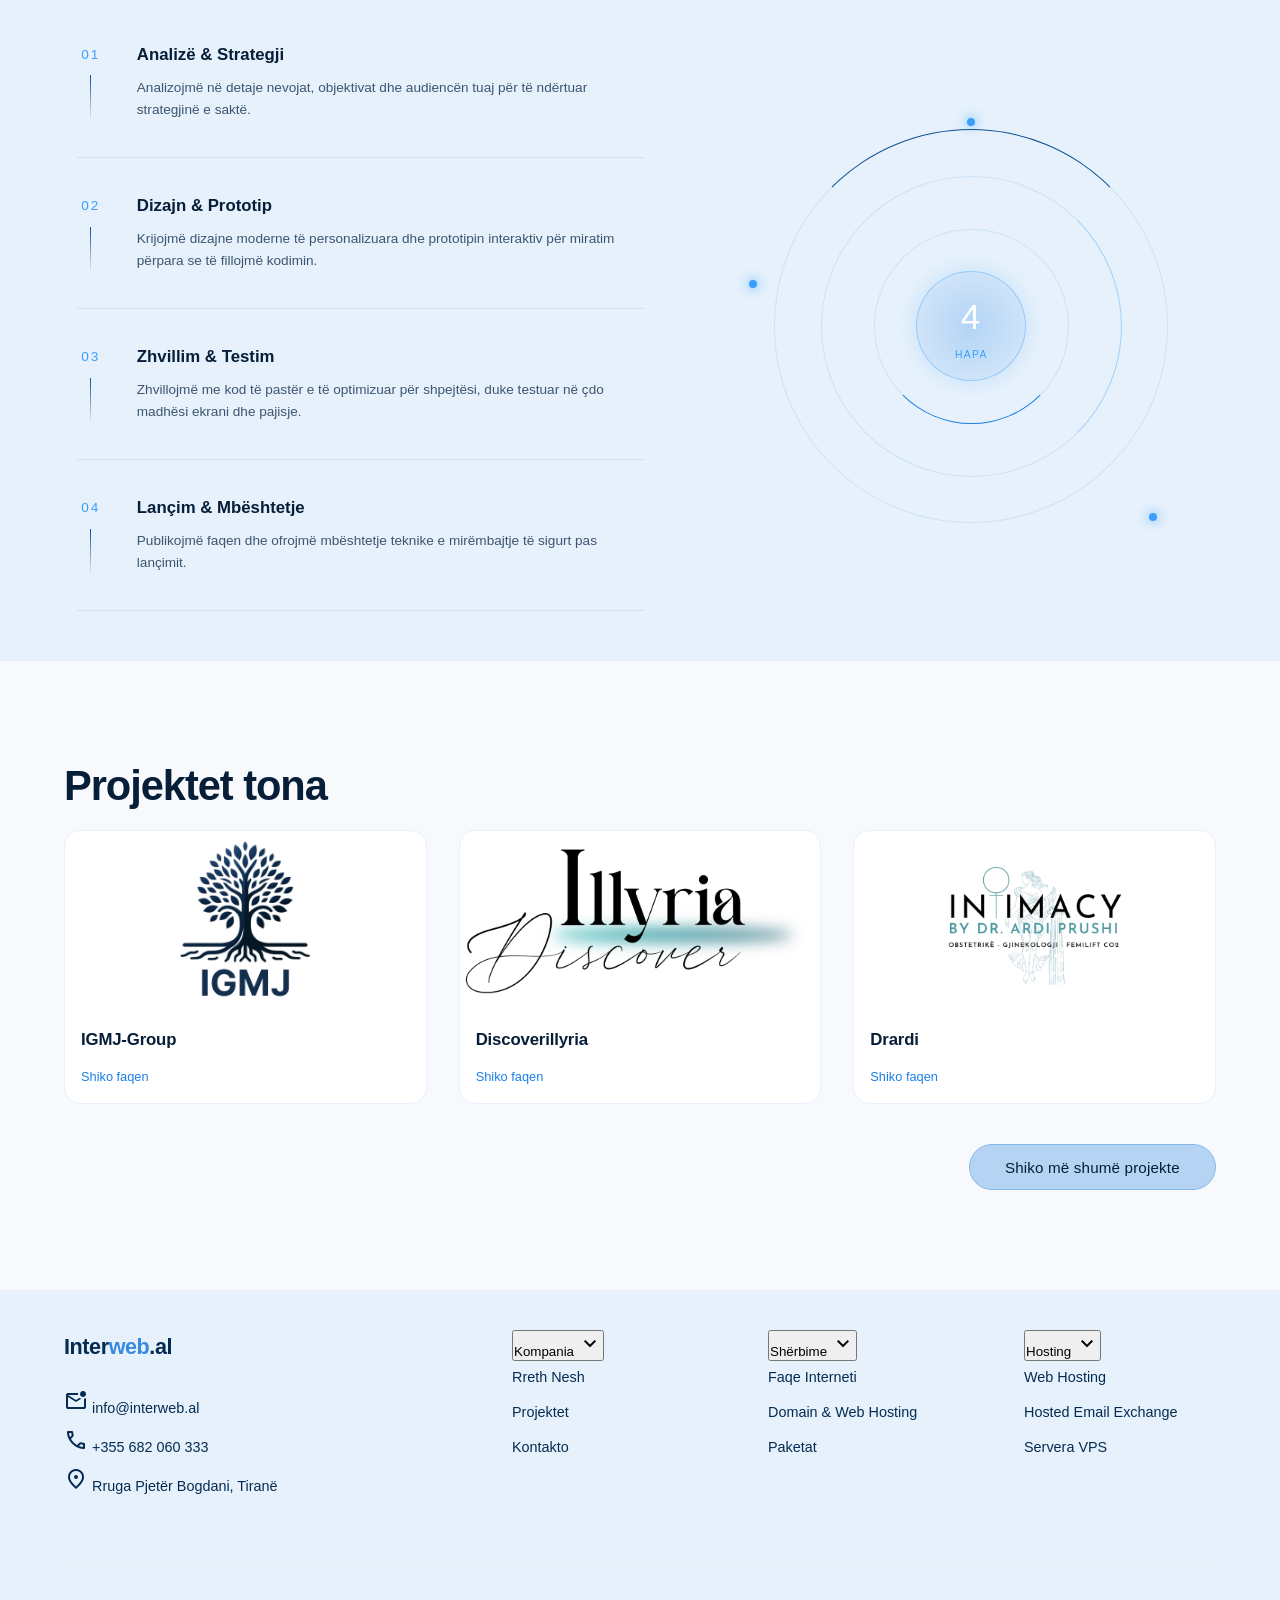
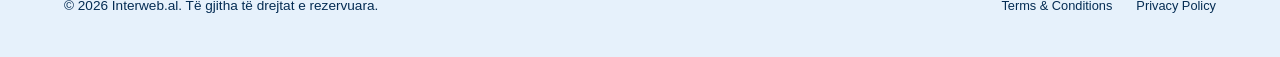
==== commit 96beb7ff: "klara" ====
--- a/index.html
+++ b/index.html
@@ -14,6 +14,7 @@
 
   <body>
     <div id="header"></div>
+    <main>
 
     <section class="hero">
       <div class="hero-bg-circle c1"></div>
@@ -136,7 +137,7 @@
               <div class="pstep-line"></div>
             </div>
             <div>
-              <h4>Analizë & Strategji</h4>
+              <h3>Analizë & Strategji</h3>
               <p>
                 Analizojmë në detaje nevojat, objektivat dhe audiencën tuaj për
                 të ndërtuar strategjinë e saktë.
@@ -150,7 +151,7 @@
               <div class="pstep-line"></div>
             </div>
             <div>
-              <h4>Dizajn & Prototip</h4>
+              <h3>Dizajn & Prototip</h3>
               <p>
                 Krijojmë dizajne moderne të personalizuara dhe prototipin
                 interaktiv për miratim përpara se të fillojmë kodimin.
@@ -164,7 +165,7 @@
               <div class="pstep-line"></div>
             </div>
             <div>
-              <h4>Zhvillim & Testim</h4>
+              <h3>Zhvillim & Testim</h3>
               <p>
                 Zhvillojmë me kod të pastër e të optimizuar për shpejtësi, duke
                 testuar në çdo madhësi ekrani dhe pajisje.
@@ -178,7 +179,7 @@
               <div class="pstep-line"></div>
             </div>
             <div>
-              <h4>Lançim & Mbështetje</h4>
+              <h3>Lançim & Mbështetje</h3>
               <p>
                 Publikojmë faqen dhe ofrojmë mbështetje teknike e mirëmbajtje të
                 sigurt pas lançimit.
@@ -248,6 +249,8 @@
       </div>
     </section>
 
+    </main>
+
     <div id="footer"></div>
 
     <script src="script.js"></script>
--- a/css/style.css
+++ b/css/style.css
@@ -480,7 +480,7 @@
   background: linear-gradient(to bottom, var(--blue-dim), transparent);
   margin-top: 10px;
 }
-.pstep h4 {
+.pstep h3 {
   font-size: 1.05rem;
   font-weight: 600;
   color: var(--navy);
